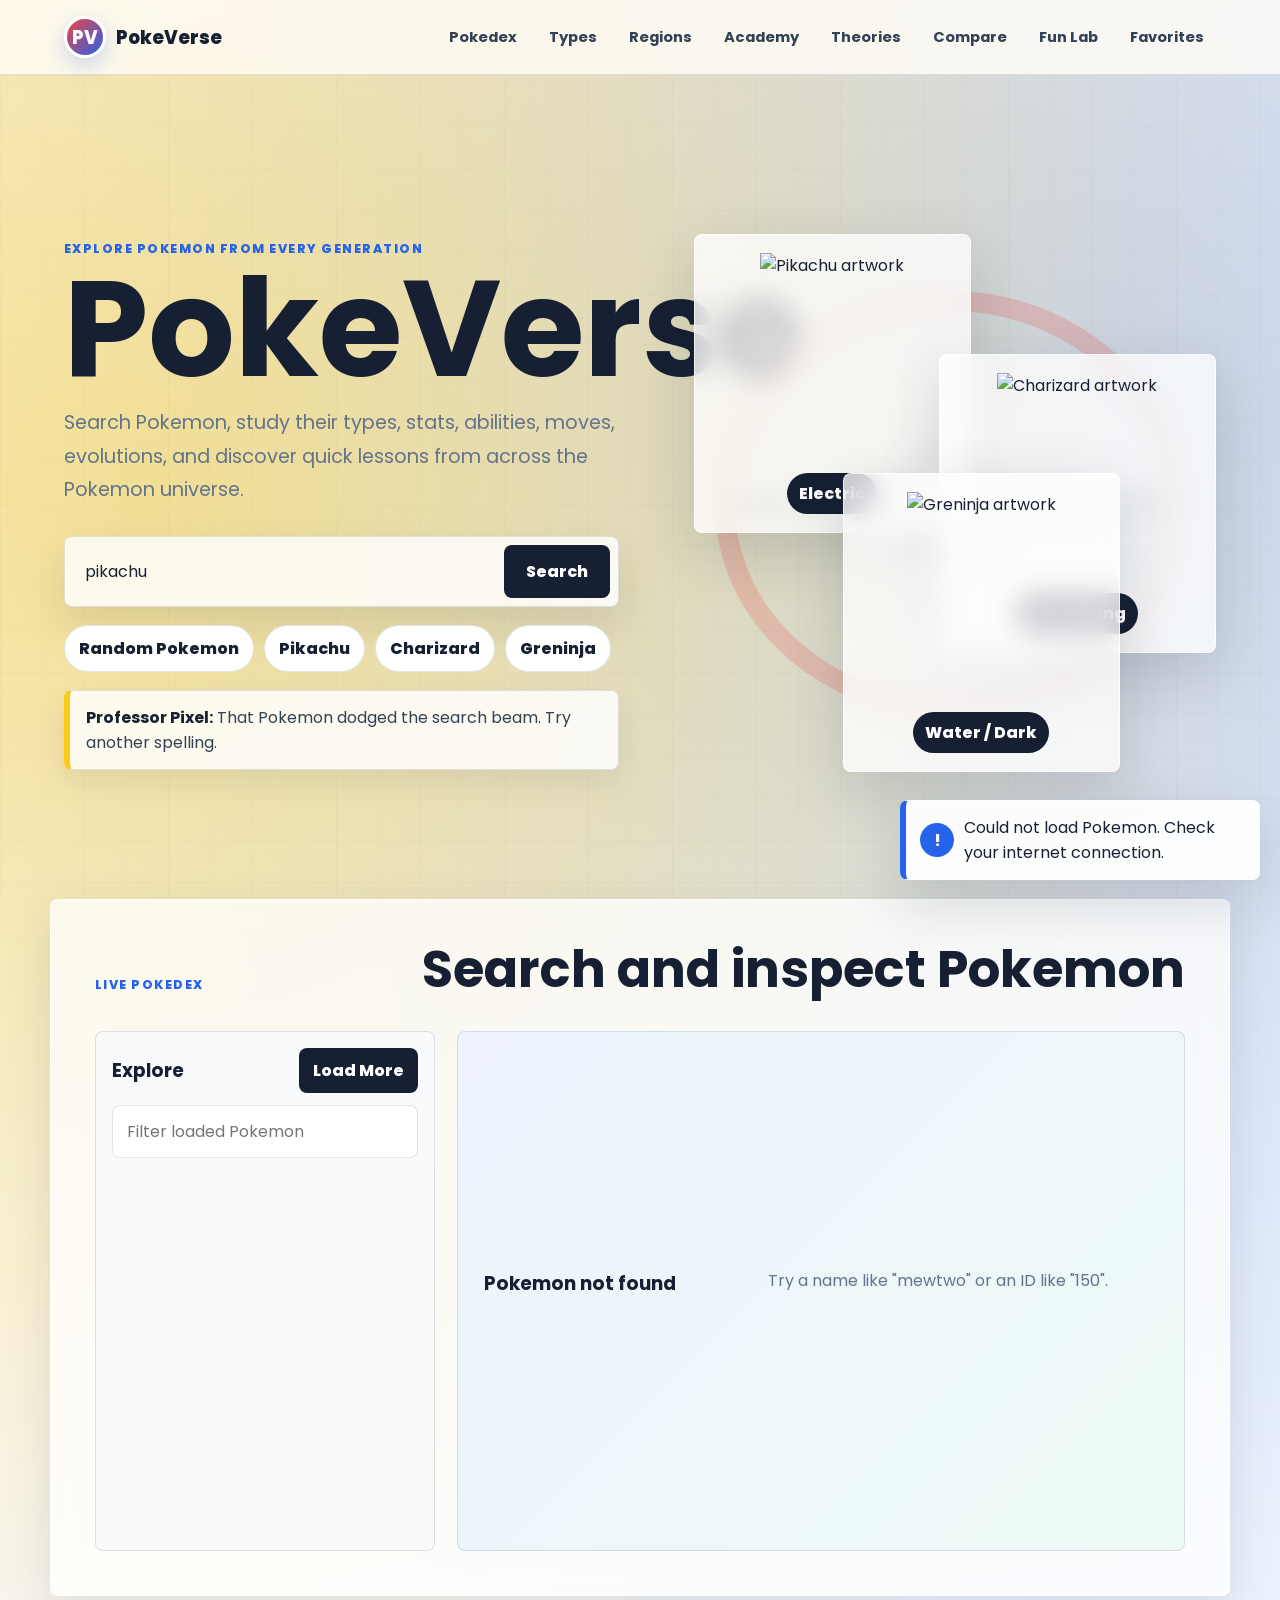
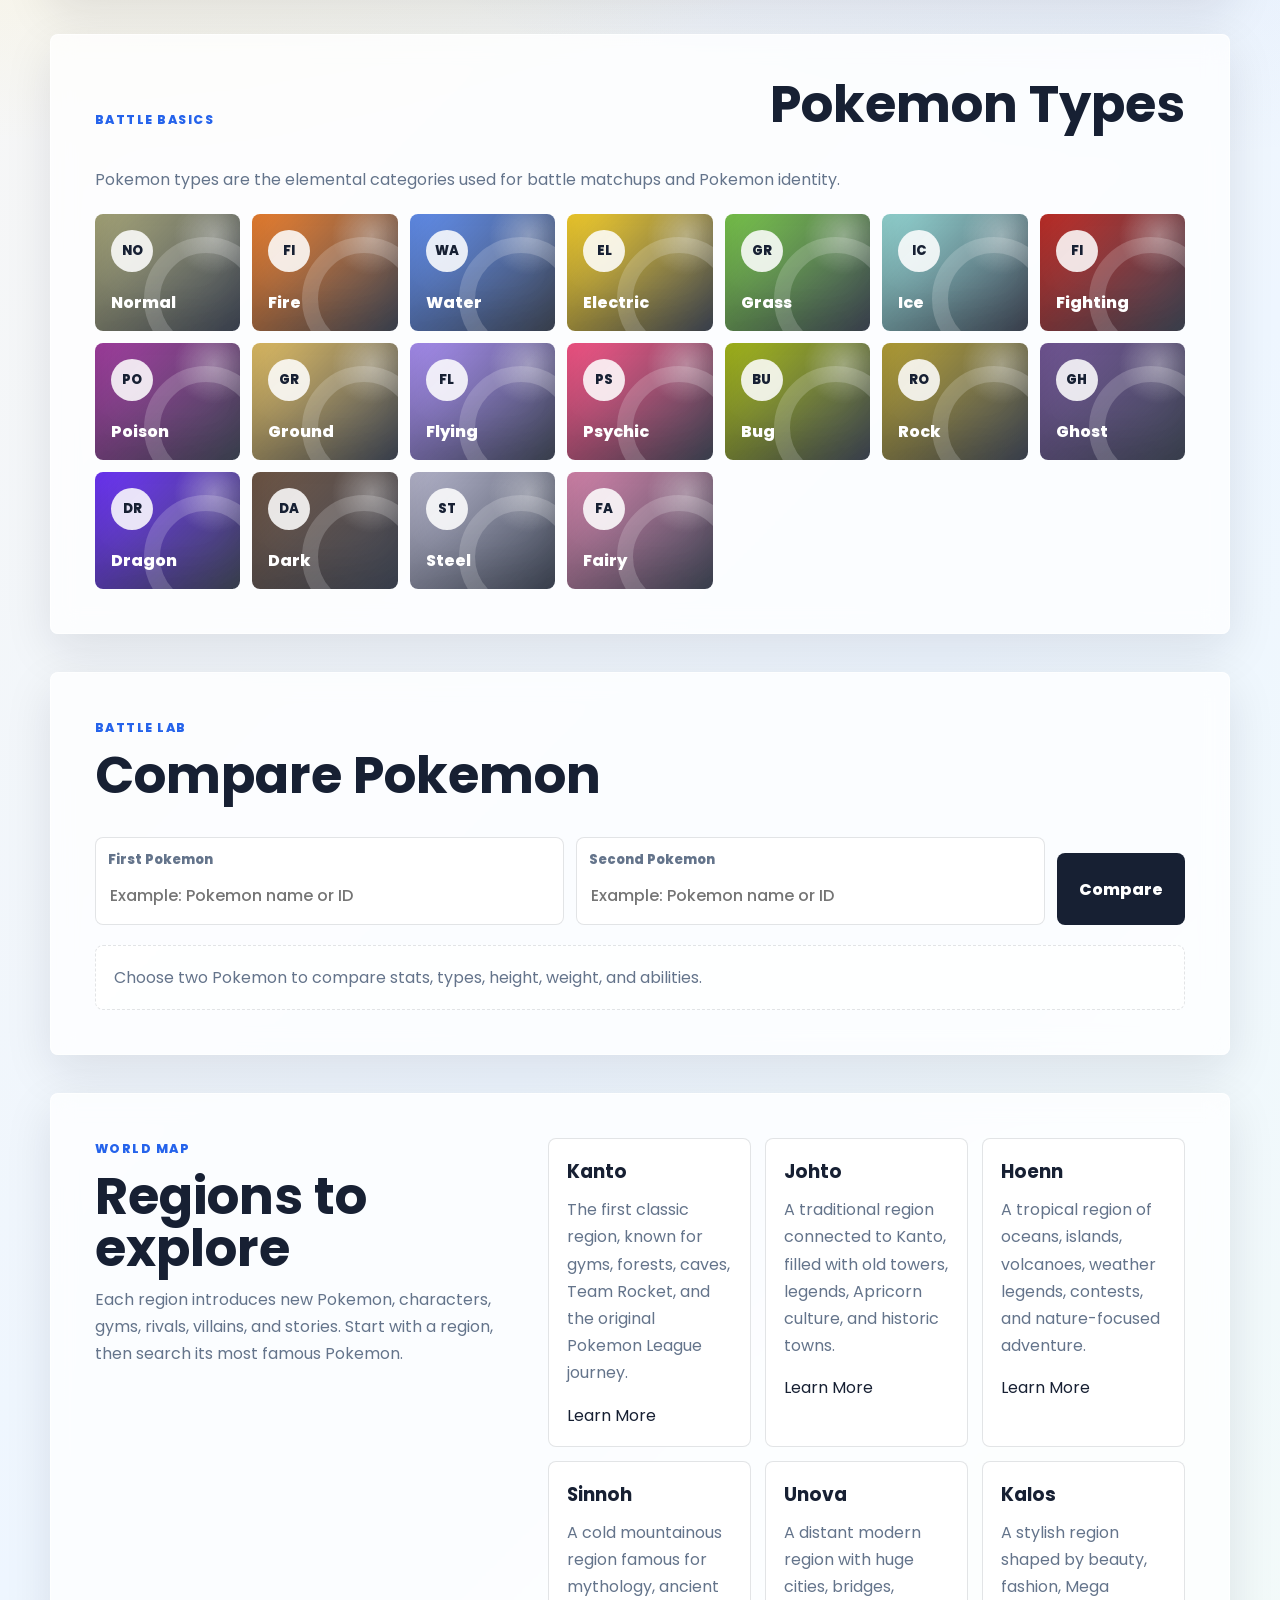
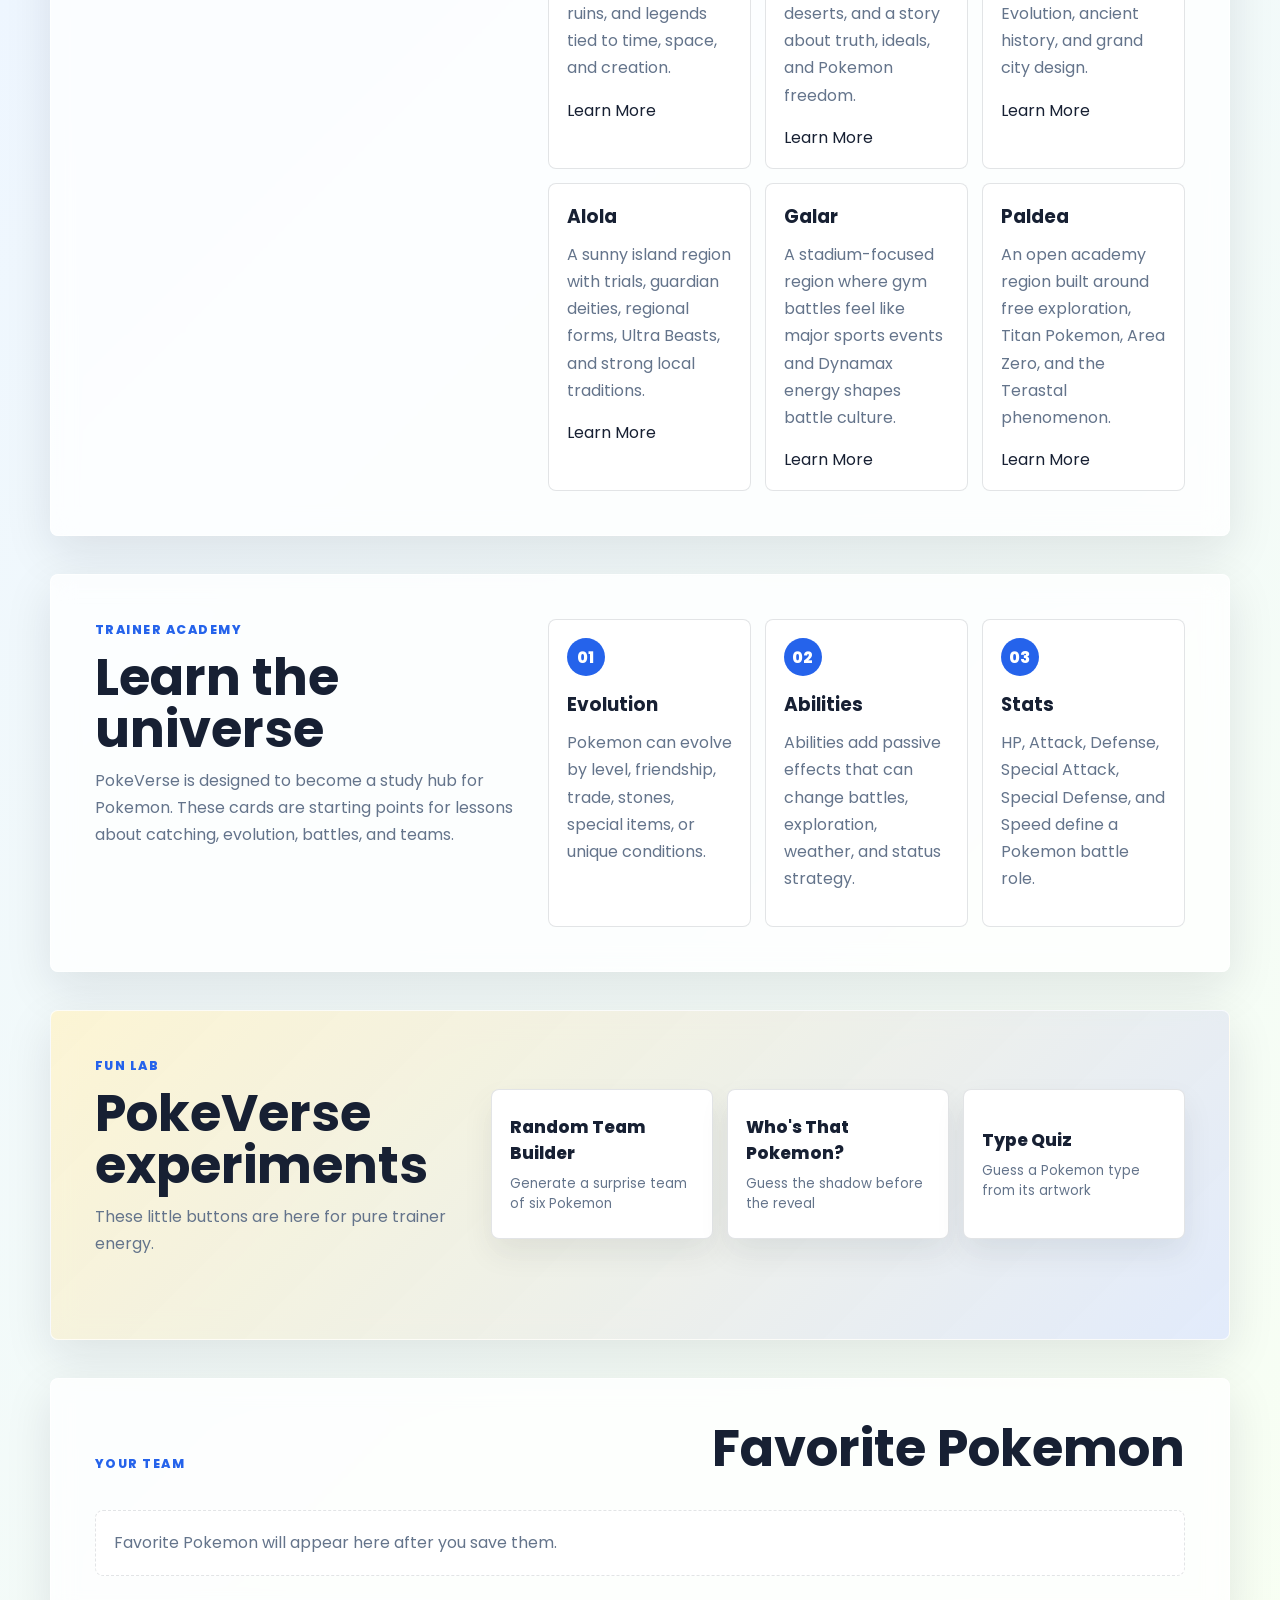
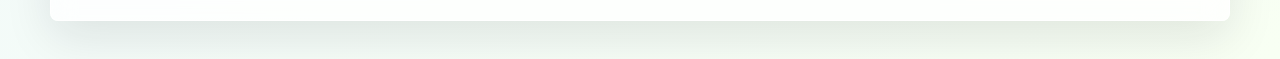
==== html/index.html @ 9c1ca61f "first commit" ====
<!DOCTYPE html>
<html lang="en">
<head>
  <meta charset="UTF-8">
  <meta name="viewport" content="width=device-width, initial-scale=1.0">
  <title>PokeVerse</title>
  <link rel="stylesheet" href="../css/style.css">
</head>
<body>
  <header class="site-header">
    <a class="brand" href="#top" aria-label="PokeVerse home">
      <span class="brand-mark">PV</span>
      <span>PokeVerse</span>
    </a>

    <nav class="site-nav" aria-label="Main navigation">
      <a href="#pokedex">Pokedex</a>
      <a href="#types">Types</a>
      <a href="#regions">Regions</a>
      <a href="#academy">Academy</a>
      <a href="theories.html">Theories</a>
      <a href="#compare">Compare</a>
      <a href="#funLab">Fun Lab</a>
      <a href="#favorites">Favorites</a>
    </nav>
  </header>

  <main id="top">
    <section class="hero-section">
      <div class="hero-copy">
        <p class="eyebrow">Explore Pokemon from every generation</p>
        <h1>PokeVerse</h1>
        <p class="hero-lead">
          Search Pokemon, study their types, stats, abilities, moves, evolutions,
          and discover quick lessons from across the Pokemon universe.
        </p>

        <form class="hero-search" id="heroSearch">
          <label class="sr-only" for="searchInput">Search Pokemon by name or ID</label>
          <input id="searchInput" type="search" placeholder="Search Pikachu, Charizard, 25..." autocomplete="off">
          <button type="submit">Search</button>
        </form>

        <div class="quick-actions" aria-label="Quick Pokemon searches">
          <button type="button" data-random>Random Pokemon</button>
          <button type="button" data-pokemon="pikachu">Pikachu</button>
          <button type="button" data-pokemon="charizard">Charizard</button>
          <button type="button" data-pokemon="greninja">Greninja</button>
        </div>

        <div class="professor-note" id="professorNote">
          <strong>Professor Pixel:</strong>
          <span id="professorText">Type a Pokemon name. The lab snacks are nervous.</span>
        </div>
      </div>

      <div class="hero-showcase" aria-label="Featured Pokemon">
        <div class="orbit-card orbit-card-one">
          <img src="https://raw.githubusercontent.com/PokeAPI/sprites/master/sprites/pokemon/other/official-artwork/25.png" alt="Pikachu artwork">
          <span>Electric</span>
        </div>
        <div class="orbit-card orbit-card-two">
          <img src="https://raw.githubusercontent.com/PokeAPI/sprites/master/sprites/pokemon/other/official-artwork/6.png" alt="Charizard artwork">
          <span>Fire / Flying</span>
        </div>
        <div class="orbit-card orbit-card-three">
          <img src="https://raw.githubusercontent.com/PokeAPI/sprites/master/sprites/pokemon/other/official-artwork/658.png" alt="Greninja artwork">
          <span>Water / Dark</span>
        </div>
      </div>
    </section>

    <section class="section-shell" id="pokedex">
      <div class="section-heading">
        <p class="eyebrow">Live Pokedex</p>
        <h2>Search and inspect Pokemon</h2>
      </div>

      <div class="dex-layout">
        <aside class="dex-panel">
          <div class="panel-title">
            <h3>Explore</h3>
            <button type="button" id="loadMoreBtn">Load More</button>
          </div>
          <div class="mini-search">
            <input id="filterInput" type="search" placeholder="Filter loaded Pokemon">
          </div>
          <div class="pokemon-list" id="pokemonList" aria-live="polite"></div>
        </aside>

        <article class="detail-panel" id="detailPanel" aria-live="polite">
          <div class="empty-state">
            <img src="https://raw.githubusercontent.com/PokeAPI/sprites/master/sprites/pokemon/other/official-artwork/150.png" alt="Mewtwo artwork">
            <div>
              <p class="eyebrow">Ready when you are</p>
              <h3>Search a Pokemon to reveal its full profile.</h3>
              <p>Stats, abilities, moves, evolution chain, type badges, and favorite controls will appear here.</p>
            </div>
          </div>
        </article>
      </div>
    </section>

    <section class="section-shell" id="types">
      <div class="section-heading">
        <p class="eyebrow">Battle basics</p>
        <h2>Pokemon Types</h2>
      </div>
      <p class="section-intro">Pokemon types are the elemental categories used for battle matchups and Pokemon identity.</p>
      <div class="type-grid" id="typeGrid"></div>
    </section>

    <section class="section-shell" id="compare">
      <div class="section-heading">
        <div>
          <p class="eyebrow">Battle lab</p>
          <h2>Compare Pokemon</h2>
        </div>
      </div>

      <form class="compare-form" id="compareForm">
        <label>
          <span>First Pokemon</span>
          <input id="compareOne" type="search" placeholder="Example: Pokemon name or ID" autocomplete="off">
        </label>
        <label>
          <span>Second Pokemon</span>
          <input id="compareTwo" type="search" placeholder="Example: Pokemon name or ID" autocomplete="off">
        </label>
        <button type="submit">Compare</button>
      </form>

      <div class="compare-results" id="compareResults">
        <p class="soft-message">Choose two Pokemon to compare stats, types, height, weight, and abilities.</p>
      </div>
    </section>

    <section class="section-shell split-section" id="regions">
      <div>
        <p class="eyebrow">World map</p>
        <h2>Regions to explore</h2>
        <p>
          Each region introduces new Pokemon, characters, gyms, rivals, villains,
          and stories. Start with a region, then search its most famous Pokemon.
        </p>
      </div>
      <div class="region-grid" id="regionGrid"></div>
    </section>

    <section class="section-shell split-section" id="academy">
      <div>
        <p class="eyebrow">Trainer academy</p>
        <h2>Learn the universe</h2>
        <p>
          PokeVerse is designed to become a study hub for Pokemon. These cards are
          starting points for lessons about catching, evolution, battles, and teams.
        </p>
      </div>
      <div class="lesson-grid">
        <article>
          <span>01</span>
          <h3>Evolution</h3>
          <p>Pokemon can evolve by level, friendship, trade, stones, special items, or unique conditions.</p>
        </article>
        <article>
          <span>02</span>
          <h3>Abilities</h3>
          <p>Abilities add passive effects that can change battles, exploration, weather, and status strategy.</p>
        </article>
        <article>
          <span>03</span>
          <h3>Stats</h3>
          <p>HP, Attack, Defense, Special Attack, Special Defense, and Speed define a Pokemon battle role.</p>
        </article>
      </div>
    </section>

    <section class="section-shell fun-lab" id="funLab">
      <div>
        <p class="eyebrow">Fun lab</p>
        <h2>PokeVerse experiments</h2>
        <p>These little buttons are here for pure trainer energy.</p>
      </div>
      <div class="fun-grid">
        <button type="button" id="teamBtn">
          <span>Random Team Builder</span>
          <small>Generate a surprise team of six Pokemon</small>
        </button>
        <button type="button" id="silhouetteBtn">
          <span>Who's That Pokemon?</span>
          <small>Guess the shadow before the reveal</small>
        </button>
        <button type="button" id="quizBtn">
          <span>Type Quiz</span>
          <small>Guess a Pokemon type from its artwork</small>
        </button>
      </div>
      <div class="fun-result" id="funResult"></div>
    </section>

    <section class="section-shell" id="favorites">
      <div class="section-heading">
        <p class="eyebrow">Your team</p>
        <h2>Favorite Pokemon</h2>
      </div>
      <div class="favorites-grid" id="favoritesGrid"></div>
    </section>
  </main>

  <div class="toast" id="toast" role="status" aria-live="polite"></div>

  <script src="../js/app.js"></script>
</body>
</html>
---- css/style.css ----
@import url("https://fonts.googleapis.com/css2?family=Poppins:wght@400;500;600;700;800&display=swap");

:root {
  --ink: #172033;
  --muted: #64748b;
  --paper: #fffdf7;
  --panel: #ffffff;
  --line: rgba(23, 32, 51, 0.12);
  --red: #ef4444;
  --blue: #2563eb;
  --yellow: #facc15;
  --green: #10b981;
  --violet: #7c3aed;
  --shadow: 0 20px 60px rgba(15, 23, 42, 0.15);
  --radius: 8px;
}

* {
  box-sizing: border-box;
}

html {
  scroll-behavior: smooth;
}

body {
  margin: 0;
  color: var(--ink);
  font-family: "Poppins", system-ui, sans-serif;
  background:
    radial-gradient(circle at 12% 10%, rgba(250, 204, 21, 0.42), transparent 28%),
    radial-gradient(circle at 86% 8%, rgba(37, 99, 235, 0.24), transparent 30%),
    linear-gradient(135deg, #fff7ed 0%, #eef6ff 52%, #f8fff3 100%);
}

body.ditto-mode main {
  animation: dittoSquish 0.8s ease-in-out 2;
}

body::before {
  content: "";
  position: fixed;
  inset: 0;
  pointer-events: none;
  opacity: 0.32;
  background-image:
    linear-gradient(rgba(23, 32, 51, 0.05) 1px, transparent 1px),
    linear-gradient(90deg, rgba(23, 32, 51, 0.05) 1px, transparent 1px);
  background-size: 42px 42px;
}

button,
input,
select,
textarea {
  font: inherit;
}

button {
  border: 0;
  cursor: pointer;
}

img {
  display: block;
  max-width: 100%;
}

a {
  color: inherit;
  text-decoration: none;
}

.pill-link {
  display: inline-flex;
  padding: 10px 14px;
  color: var(--ink);
  background: white;
  border: 1px solid var(--line);
  border-radius: 999px;
  font-weight: 800;
}

.pill-link:hover {
  color: white;
  background: var(--ink);
}

.sr-only {
  position: absolute;
  width: 1px;
  height: 1px;
  overflow: hidden;
  clip: rect(0, 0, 0, 0);
}

.site-header {
  position: sticky;
  top: 0;
  z-index: 20;
  display: flex;
  align-items: center;
  justify-content: space-between;
  gap: 24px;
  padding: 16px clamp(16px, 5vw, 64px);
  background: rgba(255, 253, 247, 0.82);
  border-bottom: 1px solid var(--line);
  backdrop-filter: blur(16px);
}

.brand {
  display: inline-flex;
  align-items: center;
  gap: 10px;
  font-weight: 800;
  font-size: 1.15rem;
}

.brand-mark {
  display: grid;
  width: 42px;
  height: 42px;
  place-items: center;
  color: white;
  background: linear-gradient(135deg, var(--red), var(--blue));
  border: 3px solid white;
  border-radius: 50%;
  box-shadow: 0 8px 22px rgba(37, 99, 235, 0.24);
}

.site-nav {
  display: flex;
  align-items: center;
  gap: 8px;
  flex-wrap: wrap;
}

.site-nav a {
  padding: 10px 12px;
  color: #334155;
  border-radius: 999px;
  font-size: 0.92rem;
  font-weight: 700;
}

.site-nav a:hover {
  color: white;
  background: var(--ink);
}

main {
  position: relative;
  z-index: 1;
}

.hero-section {
  display: grid;
  grid-template-columns: minmax(0, 1.02fr) minmax(320px, 0.98fr);
  gap: clamp(28px, 5vw, 70px);
  align-items: center;
  min-height: calc(100vh - 76px);
  padding: clamp(36px, 6vw, 76px) clamp(16px, 5vw, 64px) 42px;
}

.hero-copy {
  max-width: 760px;
}

.eyebrow {
  margin: 0 0 12px;
  color: var(--blue);
  font-size: 0.78rem;
  font-weight: 800;
  letter-spacing: 0.12em;
  text-transform: uppercase;
}

h1,
h2,
h3,
p {
  margin-top: 0;
}

h1 {
  margin-bottom: 18px;
  font-size: clamp(4rem, 12vw, 8.5rem);
  line-height: 0.86;
  letter-spacing: 0;
}

h2 {
  margin-bottom: 12px;
  font-size: clamp(2rem, 4vw, 3.4rem);
  line-height: 1;
}

h3 {
  margin-bottom: 10px;
}

p {
  color: var(--muted);
  line-height: 1.7;
}

.hero-lead {
  max-width: 650px;
  font-size: clamp(1rem, 2vw, 1.22rem);
}

.hero-search {
  display: grid;
  grid-template-columns: 1fr auto;
  gap: 10px;
  max-width: 650px;
  margin: 30px 0 18px;
  padding: 8px;
  background: rgba(255, 255, 255, 0.82);
  border: 1px solid var(--line);
  border-radius: var(--radius);
  box-shadow: 0 18px 42px rgba(15, 23, 42, 0.11);
}

.hero-search input,
.mini-search input,
.compare-form input,
select,
textarea {
  width: 100%;
  border: 0;
  outline: 0;
  color: var(--ink);
  background: transparent;
}

.hero-search input {
  min-width: 0;
  padding: 14px 12px;
}

.hero-search button,
.panel-title button,
.favorite-btn,
.region-card button,
.compare-form button,
.quiz-feedback button {
  color: white;
  background: var(--ink);
  border-radius: var(--radius);
  font-weight: 800;
  transition: transform 0.18s ease, box-shadow 0.18s ease;
}

.hero-search button {
  padding: 0 22px;
}

.hero-search button:hover,
.panel-title button:hover,
.favorite-btn:hover,
.region-card button:hover,
.compare-form button:hover,
.quiz-feedback button:hover {
  transform: translateY(-2px);
  box-shadow: 0 14px 28px rgba(15, 23, 42, 0.18);
}

.quick-actions {
  display: flex;
  flex-wrap: wrap;
  gap: 10px;
}

.quick-actions button {
  padding: 10px 14px;
  color: var(--ink);
  background: white;
  border: 1px solid var(--line);
  border-radius: 999px;
  font-weight: 800;
}

.quick-actions button:hover {
  border-color: var(--blue);
  color: var(--blue);
}

.professor-note {
  max-width: 650px;
  margin-top: 18px;
  padding: 14px 16px;
  color: #334155;
  background: rgba(255, 255, 255, 0.82);
  border: 1px solid var(--line);
  border-left: 6px solid var(--yellow);
  border-radius: var(--radius);
  box-shadow: 0 12px 30px rgba(15, 23, 42, 0.08);
}

.professor-note strong {
  color: var(--ink);
}

.hero-showcase {
  position: relative;
  min-height: 560px;
}

.hero-showcase::before {
  content: "";
  position: absolute;
  inset: 12% 6%;
  border: 20px solid rgba(239, 68, 68, 0.78);
  border-radius: 50%;
  background:
    linear-gradient(#172033, #172033) center / 100% 18px no-repeat,
    radial-gradient(circle, white 0 44px, #172033 45px 55px, transparent 56px);
  opacity: 0.26;
  animation: pulse 4s ease-in-out infinite;
}

.orbit-card {
  position: absolute;
  display: grid;
  justify-items: center;
  width: min(52%, 300px);
  padding: 18px;
  background: rgba(255, 255, 255, 0.75);
  border: 1px solid rgba(255, 255, 255, 0.7);
  border-radius: var(--radius);
  box-shadow: var(--shadow);
  backdrop-filter: blur(14px);
}

.orbit-card img {
  height: 220px;
  object-fit: contain;
}

.orbit-card span {
  padding: 8px 12px;
  color: white;
  background: var(--ink);
  border-radius: 999px;
  font-weight: 800;
}

.orbit-card-one {
  top: 10px;
  left: 2%;
  animation: floatOne 5s ease-in-out infinite;
}

.orbit-card-two {
  top: 130px;
  right: 0;
  animation: floatTwo 5.8s ease-in-out infinite;
}

.orbit-card-three {
  left: 30%;
  bottom: 12px;
  animation: floatThree 6.2s ease-in-out infinite;
}

.section-shell {
  width: min(1180px, calc(100% - 32px));
  margin: 0 auto 38px;
  padding: clamp(24px, 4vw, 44px);
  background: rgba(255, 255, 255, 0.76);
  border: 1px solid rgba(255, 255, 255, 0.72);
  border-radius: var(--radius);
  box-shadow: 0 16px 48px rgba(15, 23, 42, 0.1);
  backdrop-filter: blur(12px);
}

.section-heading {
  display: flex;
  align-items: end;
  justify-content: space-between;
  gap: 24px;
  margin-bottom: 24px;
}

.section-intro {
  max-width: 760px;
  margin-bottom: 20px;
}

.dex-layout {
  display: grid;
  grid-template-columns: 340px minmax(0, 1fr);
  gap: 22px;
}

.dex-panel,
.detail-panel {
  min-height: 520px;
}

.dex-panel {
  padding: 16px;
  background: #f8fafc;
  border: 1px solid var(--line);
  border-radius: var(--radius);
}

.panel-title {
  display: flex;
  align-items: center;
  justify-content: space-between;
  gap: 12px;
  margin-bottom: 12px;
}

.panel-title h3 {
  margin: 0;
}

.panel-title button,
.favorite-btn,
.region-card button {
  padding: 10px 14px;
}

.panel-title button:disabled {
  cursor: wait;
  opacity: 0.62;
}

.mini-search {
  margin-bottom: 12px;
  padding: 12px;
  background: white;
  border: 1px solid var(--line);
  border-radius: var(--radius);
}

.pokemon-list {
  display: grid;
  gap: 10px;
  max-height: 640px;
  overflow: auto;
  padding-right: 4px;
}

.list-card,
.favorite-card,
.evolution-node {
  border: 1px solid var(--line);
  background: white;
  border-radius: var(--radius);
  transition: transform 0.18s ease, border-color 0.18s ease, box-shadow 0.18s ease;
}

.list-card {
  display: grid;
  grid-template-columns: 56px 1fr;
  align-items: center;
  gap: 12px;
  width: 100%;
  padding: 10px;
  color: var(--ink);
  text-align: left;
}

.list-card:hover,
.favorite-card:hover,
.evolution-node:hover {
  transform: translateY(-2px);
  border-color: var(--blue);
  box-shadow: 0 12px 26px rgba(37, 99, 235, 0.12);
}

.list-card img {
  width: 56px;
  height: 56px;
  object-fit: contain;
  background: #eef2ff;
  border-radius: var(--radius);
}

.list-card span {
  min-width: 0;
}

.list-card strong,
.list-card small {
  display: block;
}

.list-card small {
  color: var(--muted);
}

.detail-panel {
  padding: clamp(18px, 3vw, 26px);
  background:
    linear-gradient(135deg, rgba(37, 99, 235, 0.08), rgba(16, 185, 129, 0.08)),
    white;
  border: 1px solid var(--line);
  border-radius: var(--radius);
}

.empty-state,
.loading-state,
.error-state {
  display: grid;
  grid-template-columns: minmax(160px, 260px) 1fr;
  gap: 24px;
  align-items: center;
  min-height: 460px;
}

.empty-state img {
  filter: drop-shadow(0 18px 28px rgba(15, 23, 42, 0.22));
}

.profile-hero {
  display: grid;
  grid-template-columns: minmax(0, 1fr) minmax(220px, 330px);
  gap: 22px;
  align-items: center;
}

.profile-hero h2 {
  text-transform: capitalize;
}

.profile-art {
  width: 100%;
  max-height: 360px;
  object-fit: contain;
  filter: drop-shadow(0 22px 30px rgba(15, 23, 42, 0.2));
}

.badge-row,
.move-list,
.evolution-line {
  display: flex;
  flex-wrap: wrap;
  gap: 10px;
}

.type-badge {
  display: inline-flex;
  padding: 8px 12px;
  color: white;
  background: var(--type-color);
  border-radius: 999px;
  font-weight: 800;
  box-shadow: inset 0 -20px 30px rgba(0, 0, 0, 0.12);
}

.favorite-btn {
  margin-top: 14px;
}

.favorite-btn.active {
  background: var(--red);
}

.info-grid {
  display: grid;
  grid-template-columns: repeat(4, minmax(0, 1fr));
  gap: 12px;
  margin: 24px 0;
}

.compare-form {
  display: grid;
  grid-template-columns: 1fr 1fr auto;
  gap: 12px;
  align-items: end;
  margin-bottom: 20px;
}

.compare-form label,
.quiz-card label {
  display: grid;
  gap: 8px;
  padding: 12px;
  color: var(--muted);
  background: white;
  border: 1px solid var(--line);
  border-radius: var(--radius);
  font-size: 0.82rem;
  font-weight: 800;
}

.compare-form input,
select,
textarea {
  min-height: 34px;
  color: var(--ink);
  font-size: 1rem;
  font-weight: 500;
}

.compare-form button {
  min-height: 72px;
  padding: 0 22px;
}

.compare-results {
  display: grid;
  gap: 16px;
}

.compare-summary {
  padding: 18px;
  background: rgba(255, 255, 255, 0.88);
  border: 1px solid var(--line);
  border-radius: var(--radius);
}

.compare-grid {
  position: relative;
  display: grid;
  grid-template-columns: 1fr auto 1fr;
  gap: 16px;
  align-items: stretch;
}

.compare-card {
  padding: 20px;
  background: rgba(255, 255, 255, 0.88);
  border: 1px solid var(--line);
  border-radius: var(--radius);
  box-shadow: 0 14px 30px rgba(15, 23, 42, 0.08);
}

.compare-card img {
  width: min(220px, 100%);
  height: 190px;
  margin: 0 auto 12px;
  object-fit: contain;
  filter: drop-shadow(0 18px 26px rgba(15, 23, 42, 0.16));
}

.compare-winner {
  border-color: rgba(16, 185, 129, 0.55);
  box-shadow: 0 18px 40px rgba(16, 185, 129, 0.16);
}

.versus-badge {
  display: grid;
  width: 58px;
  height: 58px;
  place-items: center;
  align-self: center;
  color: white;
  background: linear-gradient(135deg, var(--red), var(--blue));
  border-radius: 50%;
  font-weight: 800;
  box-shadow: var(--shadow);
}

.compare-facts {
  display: grid;
  grid-template-columns: repeat(2, minmax(0, 1fr));
  gap: 10px;
  margin-top: 16px;
}

.compare-stat-table {
  display: grid;
  gap: 8px;
}

.compare-stat-row {
  display: grid;
  grid-template-columns: 1fr 1.4fr 1fr;
  gap: 12px;
  align-items: center;
  padding: 12px 14px;
  background: rgba(255, 255, 255, 0.86);
  border: 1px solid var(--line);
  border-radius: var(--radius);
}

.compare-stat-row span {
  color: var(--muted);
  text-align: center;
  font-weight: 800;
}

.compare-stat-row strong:last-child {
  text-align: right;
}

.stat-win {
  color: var(--green);
}

.fact-card,
.stats-card,
.moves-card,
.evolution-card,
.lesson-grid article,
.region-card {
  background: rgba(255, 255, 255, 0.84);
  border: 1px solid var(--line);
  border-radius: var(--radius);
}

.fact-card {
  padding: 14px;
}

.fact-card span {
  display: block;
  color: var(--muted);
  font-size: 0.82rem;
  font-weight: 700;
}

.fact-card strong {
  display: block;
  overflow-wrap: anywhere;
}

.detail-grid {
  display: grid;
  grid-template-columns: 1fr 1fr;
  gap: 14px;
}

.stats-card,
.moves-card,
.evolution-card {
  padding: 18px;
}

.stat-row {
  display: grid;
  grid-template-columns: 120px 42px 1fr;
  gap: 10px;
  align-items: center;
  margin: 12px 0;
}

.stat-row span {
  color: var(--muted);
  font-size: 0.88rem;
}

.stat-track {
  height: 10px;
  overflow: hidden;
  background: #e2e8f0;
  border-radius: 999px;
}

.stat-track span {
  display: block;
  height: 100%;
  background: linear-gradient(90deg, var(--green), var(--blue));
}

.move-list span {
  padding: 8px 10px;
  background: #eef2ff;
  border-radius: 999px;
  color: #334155;
  font-weight: 700;
}

.evolution-card {
  margin-top: 14px;
}

.evolution-node {
  display: grid;
  justify-items: center;
  gap: 8px;
  width: 120px;
  padding: 12px;
  color: var(--ink);
  font-weight: 800;
}

.evolution-node img {
  width: 78px;
  height: 78px;
  object-fit: contain;
}

.type-grid {
  display: grid;
  grid-template-columns: repeat(auto-fit, minmax(128px, 1fr));
  gap: 12px;
}

.type-card {
  position: relative;
  display: grid;
  align-content: space-between;
  min-height: 92px;
  overflow: hidden;
  padding: 16px;
  color: white;
  background:
    radial-gradient(circle at 82% 18%, rgba(255, 255, 255, 0.34), transparent 26%),
    linear-gradient(135deg, var(--type-color), rgba(23, 32, 51, 0.82));
  border-radius: var(--radius);
  box-shadow: inset 0 -26px 40px rgba(0, 0, 0, 0.16);
  transition: transform 0.18s ease, box-shadow 0.18s ease;
}

.type-card::after {
  content: "";
  position: absolute;
  width: 92px;
  height: 92px;
  right: -28px;
  bottom: -30px;
  border: 16px solid rgba(255, 255, 255, 0.18);
  border-radius: 50%;
}

.type-name-card {
  place-items: stretch;
}

.type-card span {
  position: relative;
  z-index: 1;
  font-weight: 800;
}

.type-symbol {
  display: grid;
  width: 42px;
  height: 42px;
  place-items: center;
  margin-bottom: 18px;
  color: var(--ink);
  background: rgba(255, 255, 255, 0.86);
  border-radius: 50%;
  font-size: 0.82rem;
}

.type-card:hover {
  transform: translateY(-3px);
  box-shadow: inset 0 -26px 40px rgba(0, 0, 0, 0.16), 0 16px 34px rgba(15, 23, 42, 0.18);
}

.split-section {
  display: grid;
  grid-template-columns: 0.8fr 1.2fr;
  gap: 28px;
}

.fun-lab {
  display: grid;
  grid-template-columns: 0.7fr 1.3fr;
  gap: 22px;
  align-items: center;
  background:
    linear-gradient(135deg, rgba(250, 204, 21, 0.18), rgba(37, 99, 235, 0.13)),
    rgba(255, 255, 255, 0.8);
}

.fun-grid {
  display: grid;
  grid-template-columns: repeat(3, minmax(0, 1fr));
  gap: 14px;
}

.fun-grid button {
  min-height: 150px;
  padding: 18px;
  color: var(--ink);
  text-align: left;
  background: white;
  border: 1px solid var(--line);
  border-radius: var(--radius);
  box-shadow: 0 14px 30px rgba(15, 23, 42, 0.08);
  transition: transform 0.18s ease, box-shadow 0.18s ease;
}

.fun-grid article {
  min-height: 150px;
  padding: 18px;
  color: var(--ink);
  text-align: left;
  background: white;
  border: 1px solid var(--line);
  border-radius: var(--radius);
  box-shadow: 0 14px 30px rgba(15, 23, 42, 0.08);
}

.fun-grid button:hover {
  transform: translateY(-4px) rotate(-1deg);
  box-shadow: 0 18px 40px rgba(15, 23, 42, 0.14);
}

.fun-grid span,
.fun-grid small {
  display: block;
}

.fun-grid span {
  margin-bottom: 8px;
  font-size: 1.06rem;
  font-weight: 800;
}

.fun-grid small {
  color: var(--muted);
  line-height: 1.5;
}

.fun-result {
  grid-column: 1 / -1;
}

.team-builder,
.silhouette-game,
.quiz-card {
  position: relative;
  min-height: 300px;
  padding: 20px;
  overflow: hidden;
  background:
    linear-gradient(135deg, rgba(255, 255, 255, 0.92), rgba(238, 242, 255, 0.9));
  border: 1px solid var(--line);
  border-radius: var(--radius);
  box-shadow: 0 14px 30px rgba(15, 23, 42, 0.08);
}

.team-builder img,
.silhouette-game img,
.quiz-pokemon {
  width: min(240px, 54%);
  height: 220px;
  margin: 10px auto;
  object-fit: contain;
  filter: drop-shadow(0 18px 26px rgba(15, 23, 42, 0.16));
}

.silhouette-img {
  filter: brightness(0) drop-shadow(0 18px 26px rgba(15, 23, 42, 0.16));
  transition: filter 0.24s ease, transform 0.24s ease;
}

.silhouette-img.revealed {
  filter: drop-shadow(0 18px 26px rgba(15, 23, 42, 0.16));
  transform: scale(1.04);
}

.silhouette-options,
.quiz-options {
  display: flex;
  flex-wrap: wrap;
  gap: 10px;
}

.silhouette-options button,
.quiz-options button,
.team-grid button,
.quiz-feedback button {
  padding: 10px 14px;
  color: var(--ink);
  background: white;
  border: 1px solid var(--line);
  border-radius: 999px;
  font-weight: 800;
}

.silhouette-options button:hover,
.quiz-options button:hover,
.team-grid button:hover,
.quiz-feedback button:hover {
  border-color: var(--blue);
  color: var(--blue);
}

.team-grid {
  display: grid;
  grid-template-columns: repeat(6, minmax(0, 1fr));
  gap: 12px;
  margin-top: 18px;
}

.team-grid button {
  display: grid;
  justify-items: center;
  gap: 8px;
  min-height: 190px;
  border-radius: var(--radius);
}

.team-grid img {
  width: 100%;
  height: 110px;
}

.team-grid span {
  color: var(--muted);
  font-size: 0.78rem;
  text-align: center;
}

.quiz-feedback {
  display: flex;
  align-items: center;
  justify-content: space-between;
  gap: 12px;
  margin: 14px 0 0;
  color: var(--ink);
  font-weight: 700;
}

.quiz-feedback button {
  margin-left: auto;
  white-space: nowrap;
}

.correct-answer {
  color: white !important;
  background: var(--green) !important;
}

.wrong-answer {
  color: white !important;
  background: var(--red) !important;
}

.theory-page {
  background:
    radial-gradient(circle at 12% 12%, rgba(124, 58, 237, 0.26), transparent 28%),
    radial-gradient(circle at 85% 14%, rgba(250, 204, 21, 0.36), transparent 30%),
    linear-gradient(135deg, #f8fafc 0%, #eef6ff 48%, #fff7ed 100%);
}

.regions-page {
  background:
    radial-gradient(circle at 14% 10%, rgba(16, 185, 129, 0.24), transparent 28%),
    radial-gradient(circle at 86% 12%, rgba(250, 204, 21, 0.32), transparent 30%),
    linear-gradient(135deg, #f8fafc 0%, #eff6ff 50%, #fff7ed 100%);
}

.regions-hero {
  display: grid;
  grid-template-columns: minmax(0, 0.86fr) minmax(320px, 1.14fr);
  gap: clamp(28px, 5vw, 70px);
  align-items: center;
  min-height: calc(100vh - 76px);
  padding: clamp(36px, 6vw, 76px) clamp(16px, 5vw, 64px) 42px;
}

.regions-hero-img {
  width: 100%;
  aspect-ratio: 16 / 10;
  object-fit: cover;
  border: 1px solid rgba(255, 255, 255, 0.8);
  border-radius: var(--radius);
  box-shadow: var(--shadow);
}

.region-detail-grid {
  display: grid;
  grid-template-columns: repeat(2, minmax(0, 1fr));
  gap: 18px;
}

.region-detail-card {
  padding: 22px;
  background: rgba(255, 255, 255, 0.88);
  border: 1px solid var(--line);
  border-radius: var(--radius);
  box-shadow: 0 14px 30px rgba(15, 23, 42, 0.08);
  scroll-margin-top: 110px;
}

.region-detail-card p:last-child {
  margin-bottom: 0;
}

.theory-hero {
  display: grid;
  grid-template-columns: minmax(0, 0.95fr) minmax(320px, 1.05fr);
  gap: clamp(28px, 5vw, 70px);
  align-items: center;
  min-height: calc(100vh - 76px);
  padding: clamp(36px, 6vw, 76px) clamp(16px, 5vw, 64px) 42px;
}

.theory-board {
  position: relative;
  min-height: 520px;
  border: 1px solid rgba(255, 255, 255, 0.8);
  border-radius: var(--radius);
  background:
    linear-gradient(135deg, rgba(23, 32, 51, 0.78), rgba(37, 99, 235, 0.62)),
    repeating-linear-gradient(45deg, transparent 0 14px, rgba(255, 255, 255, 0.08) 14px 16px);
  box-shadow: var(--shadow);
  overflow: hidden;
}

.theory-board::before {
  content: "";
  position: absolute;
  inset: 36px;
  border: 2px dashed rgba(255, 255, 255, 0.35);
  border-radius: var(--radius);
}

.board-card {
  position: absolute;
  max-width: 210px;
  padding: 16px;
  color: var(--ink);
  background: white;
  border-radius: var(--radius);
  box-shadow: 0 18px 36px rgba(0, 0, 0, 0.18);
  font-weight: 800;
}

.board-card-red {
  top: 70px;
  left: 42px;
  border-left: 8px solid var(--red);
  transform: rotate(-6deg);
}

.board-card-blue {
  top: 120px;
  right: 46px;
  border-left: 8px solid var(--blue);
  transform: rotate(5deg);
}

.board-card-yellow {
  left: 92px;
  bottom: 120px;
  border-left: 8px solid var(--yellow);
  transform: rotate(4deg);
}

.board-card-green {
  right: 66px;
  bottom: 70px;
  border-left: 8px solid var(--green);
  transform: rotate(-4deg);
}

.theory-grid {
  display: grid;
  grid-template-columns: repeat(3, minmax(0, 1fr));
  gap: 16px;
}

.theory-card,
.research-list article {
  padding: 20px;
  background: rgba(255, 255, 255, 0.88);
  border: 1px solid var(--line);
  border-radius: var(--radius);
  box-shadow: 0 14px 30px rgba(15, 23, 42, 0.08);
}

.theory-card {
  display: grid;
  align-content: space-between;
  min-height: 330px;
}

.theory-tag {
  display: inline-flex;
  width: fit-content;
  margin-bottom: 14px;
  padding: 8px 10px;
  color: white;
  background: var(--violet);
  border-radius: 999px;
  font-size: 0.8rem;
  font-weight: 800;
}

.evidence-meter {
  margin-top: 18px;
}

.evidence-meter span,
.evidence-meter strong {
  display: block;
}

.evidence-meter span {
  color: var(--muted);
  font-size: 0.82rem;
  font-weight: 700;
}

.evidence-meter strong {
  margin: 4px 0 8px;
}

.evidence-meter::after {
  content: "";
  display: block;
  width: var(--score);
  max-width: 100%;
  height: 10px;
  background: linear-gradient(90deg, var(--yellow), var(--green), var(--blue));
  border-radius: 999px;
  box-shadow: 0 6px 14px rgba(37, 99, 235, 0.18);
}

.research-list {
  display: grid;
  gap: 14px;
}

.mystery-grid {
  display: grid;
  grid-template-columns: repeat(3, minmax(0, 1fr));
  gap: 14px;
}

.mystery-grid button,
.answer-grid article {
  min-height: 120px;
  padding: 18px;
  color: var(--ink);
  text-align: left;
  background: rgba(255, 255, 255, 0.88);
  border: 1px solid var(--line);
  border-radius: var(--radius);
  box-shadow: 0 14px 30px rgba(15, 23, 42, 0.08);
  font-weight: 800;
  transition: transform 0.18s ease, border-color 0.18s ease;
}

.mystery-grid button:hover,
.answer-grid article:hover {
  transform: translateY(-4px);
  border-color: var(--violet);
}

.answer-grid article p {
  margin-bottom: 0;
}

.region-grid,
.lesson-grid,
.favorites-grid {
  display: grid;
  grid-template-columns: repeat(auto-fit, minmax(190px, 1fr));
  gap: 14px;
}

.region-card,
.lesson-grid article {
  padding: 18px;
}

.region-card button {
  margin: 2px 0 12px;
}

.region-details {
  display: none;
  margin-bottom: 0;
}

.region-details.visible {
  display: block;
}

.lesson-grid span {
  display: inline-grid;
  width: 38px;
  height: 38px;
  margin-bottom: 14px;
  place-items: center;
  color: white;
  background: var(--blue);
  border-radius: 50%;
  font-weight: 800;
}

.favorite-card {
  display: grid;
  justify-items: center;
  gap: 8px;
  padding: 16px;
  color: var(--ink);
}

.favorite-card img {
  height: 128px;
  object-fit: contain;
}

.favorite-card span {
  color: var(--muted);
}

.soft-message {
  margin: 0;
  padding: 18px;
  color: var(--muted);
  background: rgba(255, 255, 255, 0.74);
  border: 1px dashed var(--line);
  border-radius: var(--radius);
}

.loading-state {
  grid-template-columns: 1fr;
  justify-items: center;
  text-align: center;
}

.loader {
  width: 70px;
  height: 70px;
  border: 10px solid #e2e8f0;
  border-top-color: var(--red);
  border-bottom-color: var(--blue);
  border-radius: 50%;
  animation: spin 0.9s linear infinite;
}

.toast {
  position: fixed;
  right: 20px;
  bottom: 20px;
  z-index: 30;
  max-width: min(360px, calc(100% - 40px));
  display: grid;
  grid-template-columns: 34px 1fr;
  gap: 10px;
  align-items: center;
  padding: 14px 16px 14px 14px;
  color: var(--ink);
  background: rgba(255, 255, 255, 0.92);
  border: 1px solid rgba(255, 255, 255, 0.8);
  border-left: 6px solid var(--blue);
  border-radius: var(--radius);
  box-shadow: var(--shadow);
  backdrop-filter: blur(14px);
  opacity: 0;
  transform: translateY(16px);
  transition: opacity 0.2s ease, transform 0.2s ease;
}

.toast::before {
  content: "!";
  display: grid;
  width: 34px;
  height: 34px;
  place-items: center;
  color: white;
  background: var(--blue);
  border-radius: 50%;
  font-weight: 800;
}

.toast.success {
  border-left-color: var(--green);
}

.toast.success::before {
  content: "OK";
  background: var(--green);
  font-size: 0.72rem;
}

.toast.error {
  border-left-color: var(--red);
}

.toast.error::before {
  content: "X";
  background: var(--red);
}

.toast.visible {
  opacity: 1;
  transform: translateY(0);
}

@keyframes floatOne {
  50% { transform: translate(12px, -18px) rotate(-2deg); }
}

@keyframes floatTwo {
  50% { transform: translate(-14px, 16px) rotate(2deg); }
}

@keyframes floatThree {
  50% { transform: translate(8px, 18px) rotate(1deg); }
}

@keyframes pulse {
  50% { transform: scale(1.04); opacity: 0.36; }
}

@keyframes spin {
  to { transform: rotate(360deg); }
}

@keyframes dittoSquish {
  35% { transform: scaleX(1.015) scaleY(0.985); }
  70% { transform: scaleX(0.99) scaleY(1.01); }
}

@media (max-width: 980px) {
  .site-header {
    align-items: flex-start;
    flex-direction: column;
  }

  .hero-section,
  .theory-hero,
  .regions-hero,
  .dex-layout,
  .split-section,
  .fun-lab {
    grid-template-columns: 1fr;
  }

  .hero-section {
    min-height: auto;
  }

  .hero-showcase {
    min-height: 440px;
  }

  .theory-board {
    min-height: 420px;
  }

  .theory-grid,
  .mystery-grid,
  .region-detail-grid,
  .compare-form,
  .compare-grid,
  .team-grid {
    grid-template-columns: 1fr;
  }

  .versus-badge {
    justify-self: center;
  }

  .dex-panel,
  .detail-panel {
    min-height: auto;
  }

  .pokemon-list {
    max-height: 360px;
  }
}

@media (max-width: 720px) {
  .site-nav {
    display: none;
  }

  .hero-search,
  .profile-hero,
  .detail-grid,
  .empty-state,
  .error-state {
    grid-template-columns: 1fr;
  }

  .hero-search button {
    min-height: 48px;
  }

  .hero-showcase {
    min-height: 360px;
  }

  .orbit-card {
    width: 58%;
    padding: 12px;
  }

  .orbit-card img {
    height: 140px;
  }

  .info-grid {
    grid-template-columns: repeat(2, minmax(0, 1fr));
  }

  .fun-grid {
    grid-template-columns: 1fr;
  }

  .stat-row {
    grid-template-columns: 1fr 36px;
  }

  .stat-track {
    grid-column: 1 / -1;
  }
}

@media (max-width: 460px) {
  .site-header,
  .hero-section,
  .theory-hero,
  .regions-hero {
    padding-left: 12px;
    padding-right: 12px;
  }

  .section-shell {
    width: calc(100% - 20px);
    padding: 18px;
  }

  .info-grid {
    grid-template-columns: 1fr;
  }

  .quick-actions button {
    flex: 1 1 140px;
  }
}
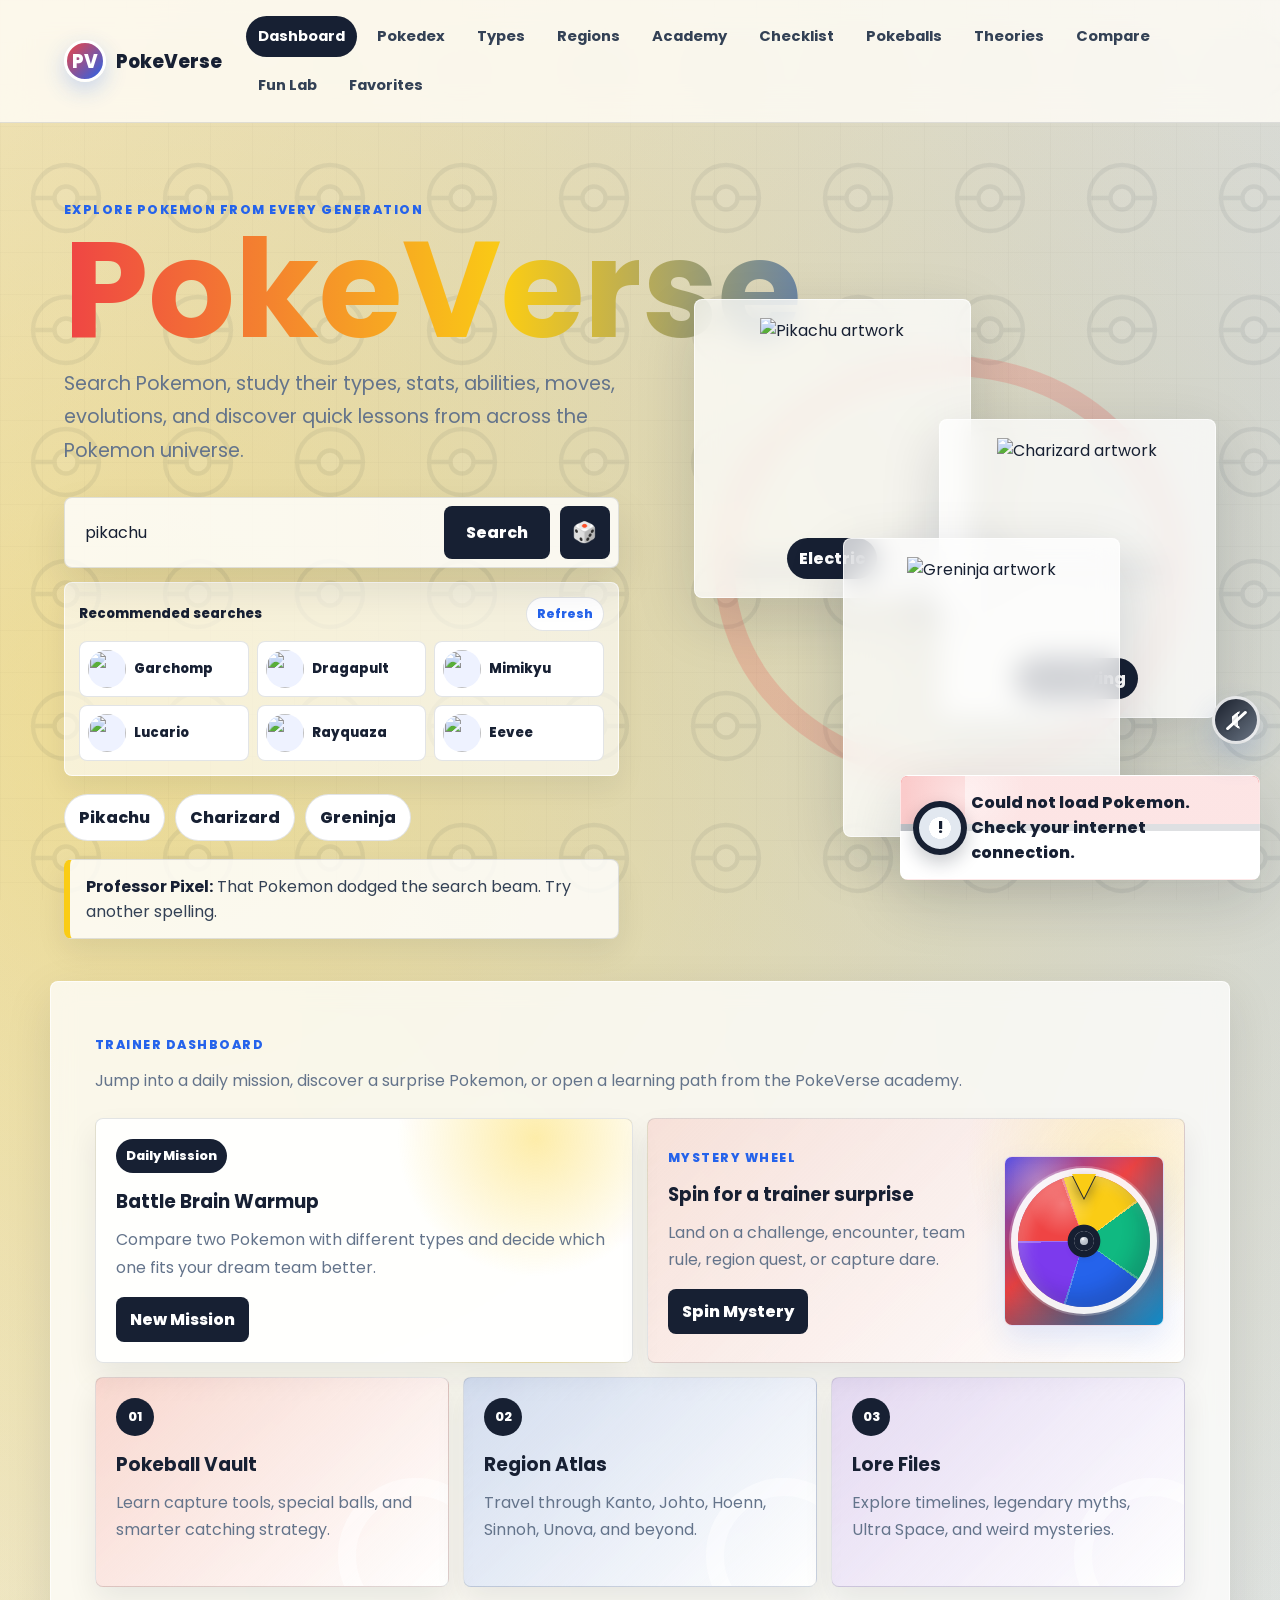
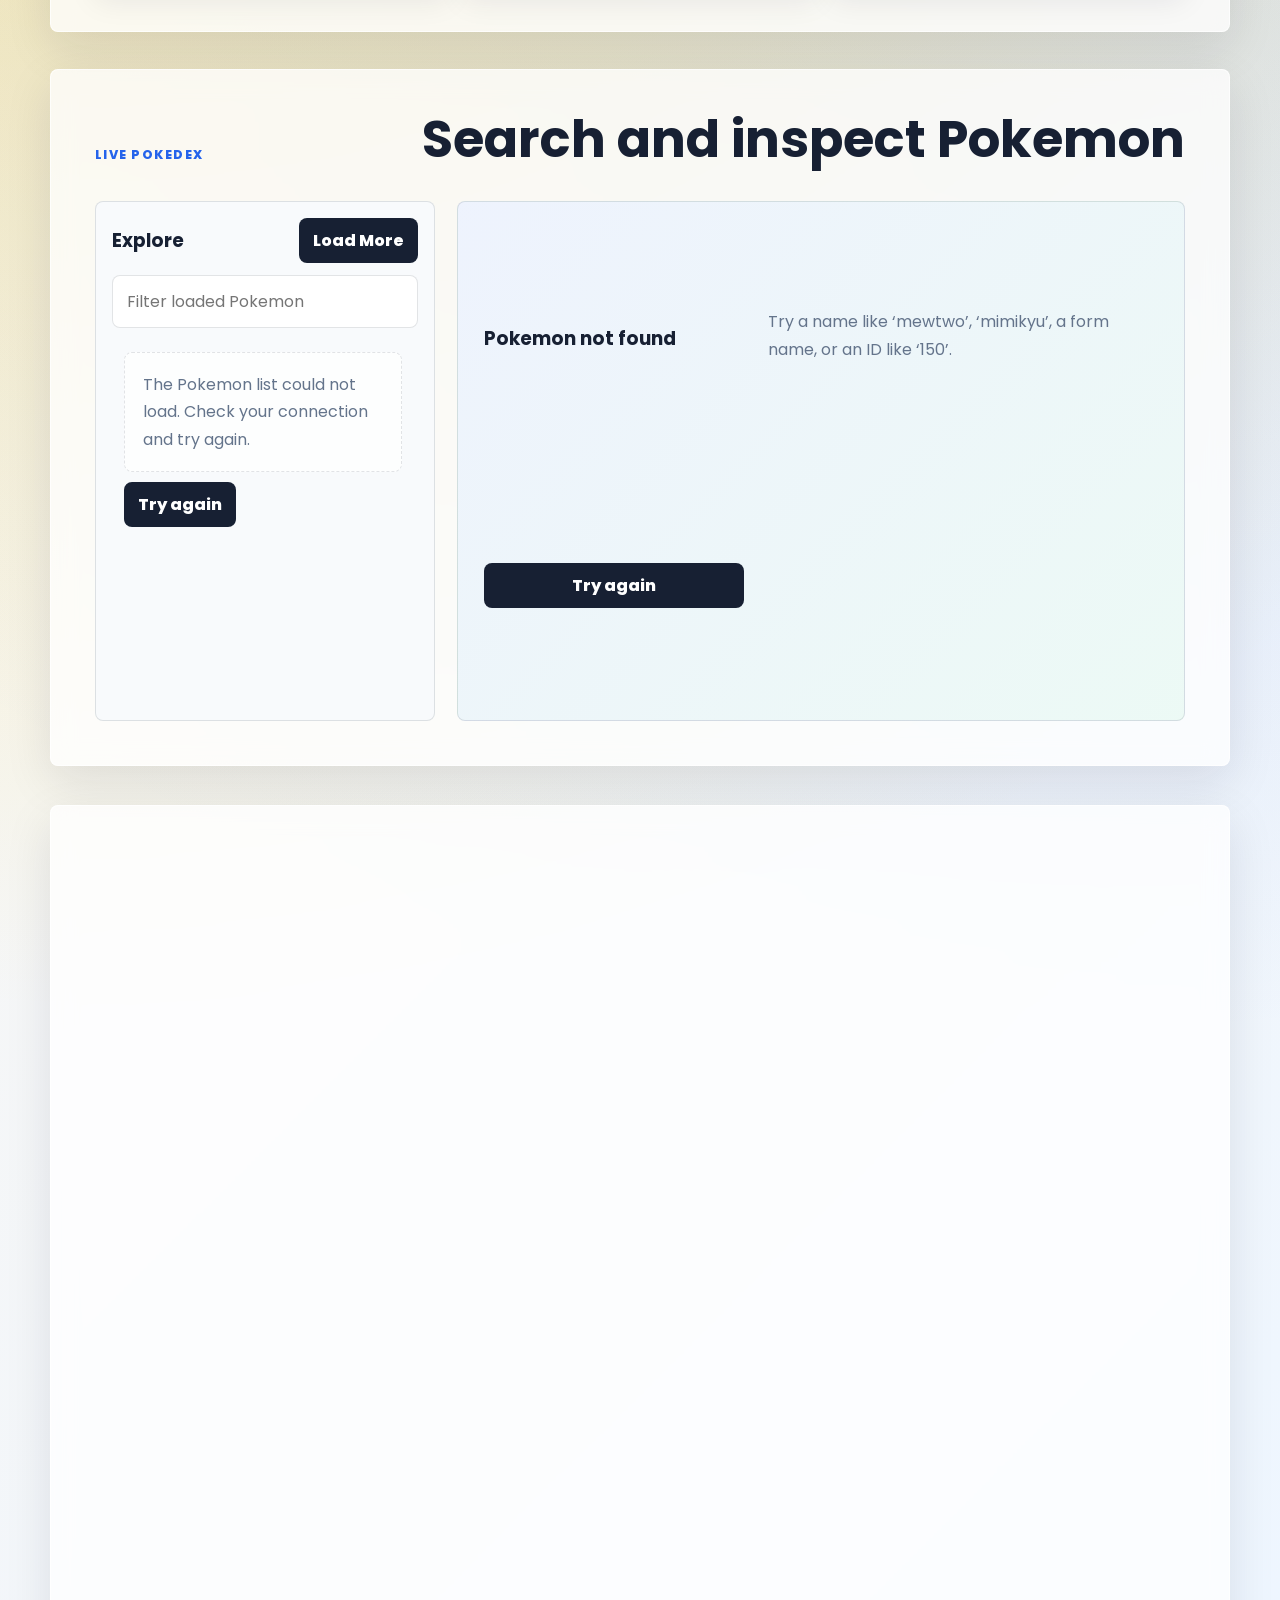
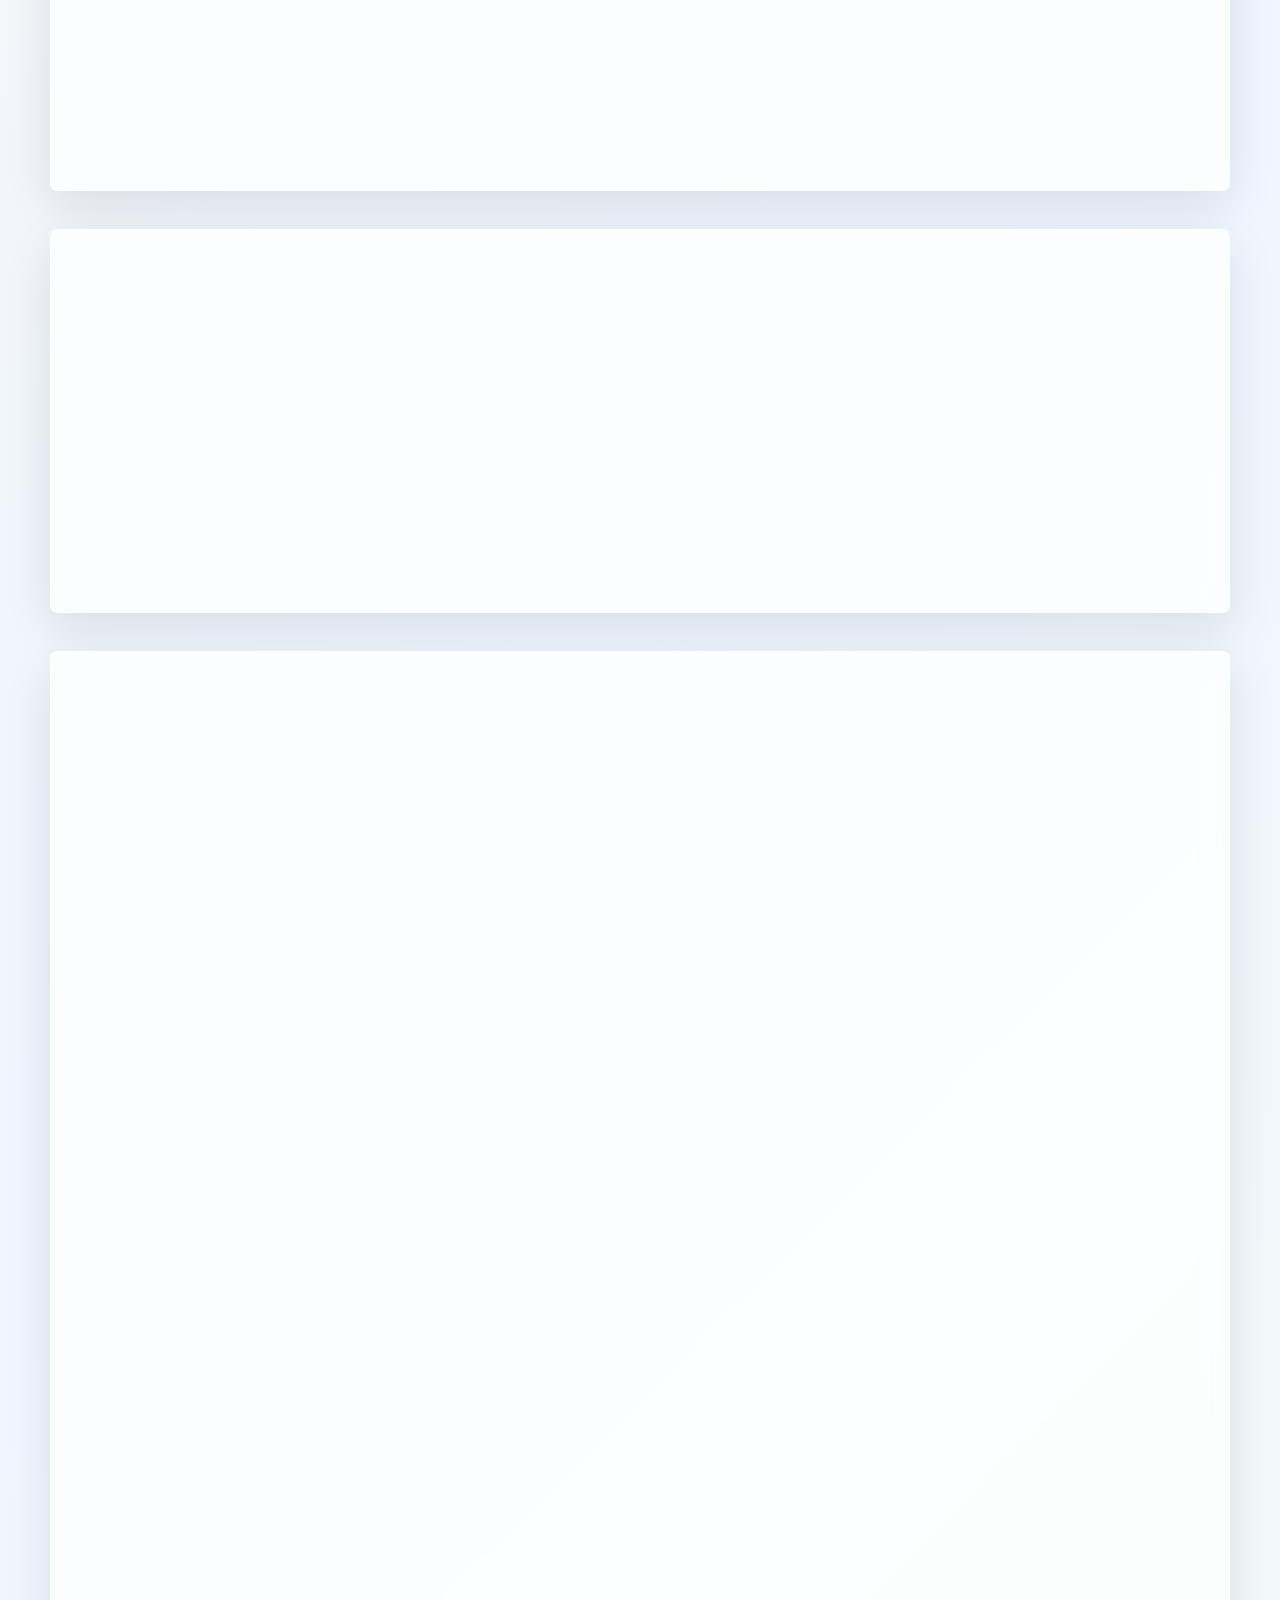
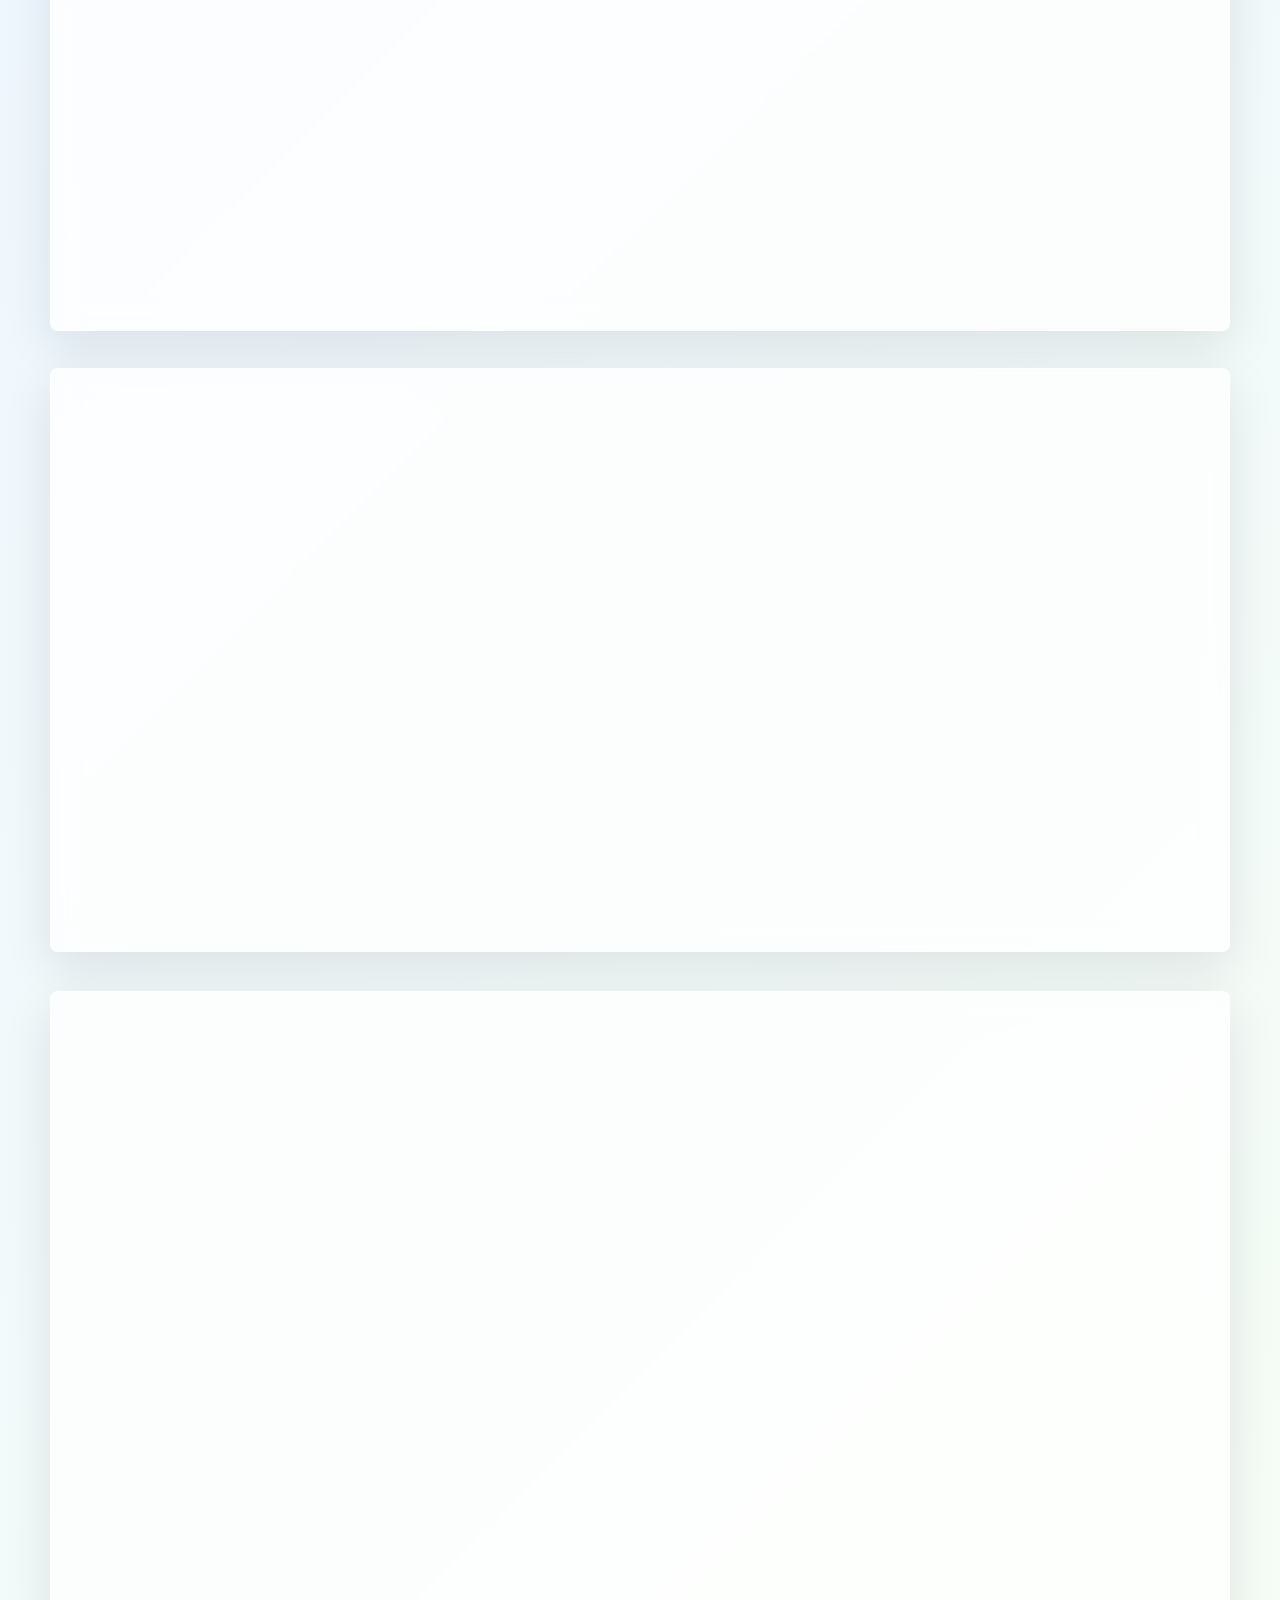
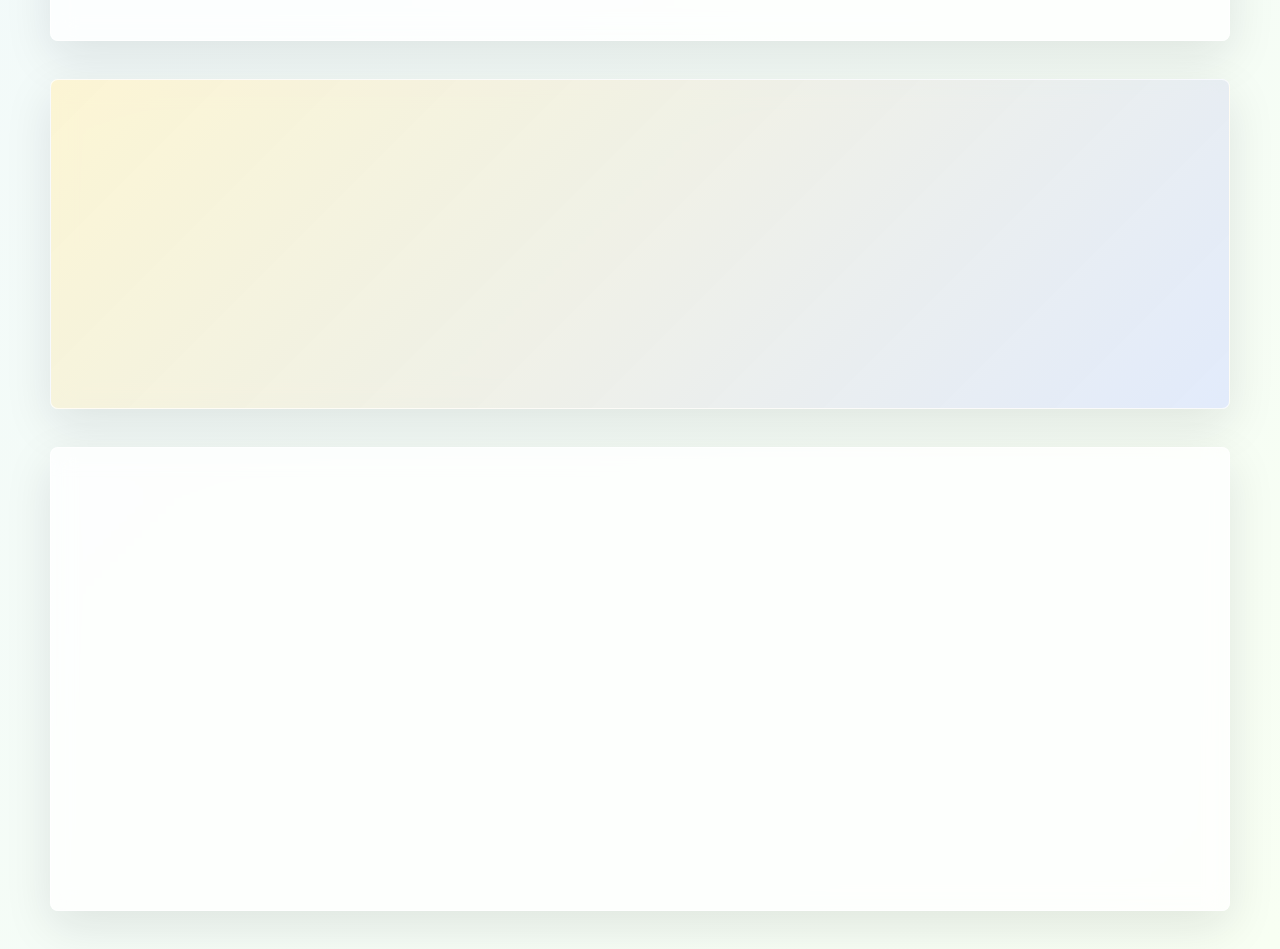
==== commit e02c8a3b: "Expand PokeVerse content and improve UX" ====
--- a/html/index.html
+++ b/html/index.html
@@ -14,10 +14,13 @@
     </a>
 
     <nav class="site-nav" aria-label="Main navigation">
+      <a href="#trainerDashboard">Dashboard</a>
       <a href="#pokedex">Pokedex</a>
       <a href="#types">Types</a>
       <a href="#regions">Regions</a>
       <a href="#academy">Academy</a>
+      <a href="#trainerChecklist">Checklist</a>
+      <a href="pokeballs.html">Pokeballs</a>
       <a href="theories.html">Theories</a>
       <a href="#compare">Compare</a>
       <a href="#funLab">Fun Lab</a>
@@ -35,14 +38,23 @@
           and discover quick lessons from across the Pokemon universe.
         </p>
 
-        <form class="hero-search" id="heroSearch">
+        <form class="hero-search" id="heroSearch" role="search">
           <label class="sr-only" for="searchInput">Search Pokemon by name or ID</label>
-          <input id="searchInput" type="search" placeholder="Search Pikachu, Charizard, 25..." autocomplete="off">
+          <input id="searchInput" type="search" role="combobox" placeholder="Search Pikachu, Charizard, 25..." autocomplete="off" aria-autocomplete="list" aria-controls="searchSuggestions" aria-expanded="false">
           <button type="submit">Search</button>
+          <button class="random-search-btn" type="button" data-random aria-label="Random Pokemon" title="Random Pokemon">🎲</button>
+          <div class="search-suggestions" id="searchSuggestions" role="listbox" aria-label="Pokemon search suggestions"></div>
         </form>
 
+        <div class="search-recommendations" aria-label="Recommended Pokemon searches">
+          <div>
+            <span>Recommended searches</span>
+            <button type="button" id="refreshRecommendations">Refresh</button>
+          </div>
+          <div class="recommendation-list" id="recommendationList"></div>
+        </div>
+
         <div class="quick-actions" aria-label="Quick Pokemon searches">
-          <button type="button" data-random>Random Pokemon</button>
           <button type="button" data-pokemon="pikachu">Pikachu</button>
           <button type="button" data-pokemon="charizard">Charizard</button>
           <button type="button" data-pokemon="greninja">Greninja</button>
@@ -67,6 +79,55 @@
           <img src="https://raw.githubusercontent.com/PokeAPI/sprites/master/sprites/pokemon/other/official-artwork/658.png" alt="Greninja artwork">
           <span>Water / Dark</span>
         </div>
+      </div>
+    </section>
+
+    <section class="section-shell trainer-dashboard" id="trainerDashboard">
+      <div class="dashboard-intro">
+        <p class="eyebrow">Trainer dashboard</p>
+        <p>
+          Jump into a daily mission, discover a surprise Pokemon, or open a
+          learning path from the PokeVerse academy.
+        </p>
+      </div>
+
+      <div class="dashboard-grid">
+        <article class="mission-card">
+          <span class="mission-badge">Daily Mission</span>
+          <h3 id="dailyMissionTitle">Loading mission...</h3>
+          <p id="dailyMissionText">Professor Pixel is choosing something useful.</p>
+          <button type="button" id="newMissionBtn">New Mission</button>
+        </article>
+
+        <article class="spotlight-card" id="spotlightCard">
+          <div>
+            <p class="eyebrow">Mystery wheel</p>
+            <h3>Spin for a trainer surprise</h3>
+            <p>Land on a challenge, encounter, team rule, region quest, or capture dare.</p>
+            <button type="button" id="spotlightBtn">Spin Mystery</button>
+          </div>
+          <div class="spotlight-art" id="spotlightArt" aria-live="polite">
+            <div class="mystery-wheel-face" aria-hidden="true">
+              <span></span>
+            </div>
+          </div>
+        </article>
+
+        <a class="portal-card portal-red" href="pokeballs.html">
+          <span>01</span>
+          <h3>Pokeball Vault</h3>
+          <p>Learn capture tools, special balls, and smarter catching strategy.</p>
+        </a>
+        <a class="portal-card portal-blue" href="regions.html">
+          <span>02</span>
+          <h3>Region Atlas</h3>
+          <p>Travel through Kanto, Johto, Hoenn, Sinnoh, Unova, and beyond.</p>
+        </a>
+        <a class="portal-card portal-violet" href="theories.html">
+          <span>03</span>
+          <h3>Lore Files</h3>
+          <p>Explore timelines, legendary myths, Ultra Space, and weird mysteries.</p>
+        </a>
       </div>
     </section>
 
@@ -83,6 +144,7 @@
             <button type="button" id="loadMoreBtn">Load More</button>
           </div>
           <div class="mini-search">
+            <label class="sr-only" for="filterInput">Filter the loaded Pokemon</label>
             <input id="filterInput" type="search" placeholder="Filter loaded Pokemon">
           </div>
           <div class="pokemon-list" id="pokemonList" aria-live="polite"></div>
@@ -171,6 +233,47 @@
           <span>03</span>
           <h3>Stats</h3>
           <p>HP, Attack, Defense, Special Attack, Special Defense, and Speed define a Pokemon battle role.</p>
+        </article>
+        <article>
+          <span>04</span>
+          <h3>Type Matchups</h3>
+          <p>Every type has strengths, weaknesses, resistances, and immunities that can completely change a battle plan.</p>
+        </article>
+      </div>
+    </section>
+
+    <section class="section-shell" id="trainerChecklist">
+      <div class="section-heading">
+        <div>
+          <p class="eyebrow">Trainer checklist</p>
+          <h2>Small details that make a stronger team</h2>
+        </div>
+      </div>
+
+      <div class="mystery-grid answer-grid">
+        <article>
+          <h3>Cover weaknesses</h3>
+          <p>A good team has answers for its own weak spots. If two favorites share a weakness, add a teammate that resists or threatens that type.</p>
+        </article>
+        <article>
+          <h3>Mix roles</h3>
+          <p>Try combining fast attackers, bulky defenders, status users, and support Pokemon instead of choosing only high-damage favorites.</p>
+        </article>
+        <article>
+          <h3>Watch abilities</h3>
+          <p>Abilities can change a battle before a move is used. Weather, immunity, speed, healing, and contact effects can all swing momentum.</p>
+        </article>
+        <article>
+          <h3>Plan movesets</h3>
+          <p>Four moves should work together. Include same-type attacks, coverage moves, status options, or setup moves depending on the Pokemon's role.</p>
+        </article>
+        <article>
+          <h3>Think about items</h3>
+          <p>Held items can boost power, restore HP, protect against status, or help a Pokemon survive a hit it normally could not handle.</p>
+        </article>
+        <article>
+          <h3>Build personality</h3>
+          <p>The strongest team is not always only about numbers. Themes, favorite colors, matching Pokeballs, and region identity make teams memorable.</p>
         </article>
       </div>
     </section>
@@ -200,8 +303,11 @@
 
     <section class="section-shell" id="favorites">
       <div class="section-heading">
-        <p class="eyebrow">Your team</p>
-        <h2>Favorite Pokemon</h2>
+        <div>
+          <p class="eyebrow">Your team shelf</p>
+          <h2>Favorite Pokemon</h2>
+          <p class="section-intro">Save Pokemon from the Pokedex and watch your personal team shelf come alive. Favorites stay saved on this device after you close the site.</p>
+        </div>
       </div>
       <div class="favorites-grid" id="favoritesGrid"></div>
     </section>
--- a/css/style.css
+++ b/css/style.css
@@ -27,6 +27,7 @@
   margin: 0;
   color: var(--ink);
   font-family: "Poppins", system-ui, sans-serif;
+  cursor: url("data:image/svg+xml,%3Csvg xmlns='http://www.w3.org/2000/svg' width='32' height='32' viewBox='0 0 32 32'%3E%3Ccircle cx='15' cy='15' r='12' fill='%23ffffff' stroke='%23172033' stroke-width='2'/%3E%3Cpath d='M3 15a12 12 0 0 1 24 0H3z' fill='%23ef4444'/%3E%3Cpath d='M3 15h24' stroke='%23172033' stroke-width='2.4'/%3E%3Ccircle cx='15' cy='15' r='4.5' fill='%23ffffff' stroke='%23172033' stroke-width='2'/%3E%3Ccircle cx='15' cy='15' r='1.8' fill='%23e2e8f0'/%3E%3C/svg%3E") 15 15, auto;
   background:
     radial-gradient(circle at 12% 10%, rgba(250, 204, 21, 0.42), transparent 28%),
     radial-gradient(circle at 86% 8%, rgba(37, 99, 235, 0.24), transparent 30%),
@@ -49,6 +50,18 @@
   background-size: 42px 42px;
 }
 
+body::after {
+  content: "";
+  position: fixed;
+  inset: 0;
+  z-index: 0;
+  pointer-events: none;
+  opacity: 0.12;
+  background-image: url("data:image/svg+xml,%3Csvg xmlns='http://www.w3.org/2000/svg' width='92' height='92' viewBox='0 0 92 92'%3E%3Cg fill='none' stroke='%23172033' stroke-width='3' opacity='0.52'%3E%3Ccircle cx='46' cy='46' r='23'/%3E%3Cpath d='M23 46h46'/%3E%3Ccircle cx='46' cy='46' r='8' fill='%23ffffff'/%3E%3C/g%3E%3C/svg%3E");
+  background-size: 132px 132px;
+  animation: driftPattern 34s linear infinite;
+}
+
 button,
 input,
 select,
@@ -58,7 +71,20 @@
 
 button {
   border: 0;
-  cursor: pointer;
+  cursor: url("data:image/svg+xml,%3Csvg xmlns='http://www.w3.org/2000/svg' width='32' height='32' viewBox='0 0 32 32'%3E%3Ccircle cx='15' cy='15' r='12' fill='%23ffffff' stroke='%23172033' stroke-width='2'/%3E%3Cpath d='M3 15a12 12 0 0 1 24 0H3z' fill='%23ef4444'/%3E%3Cpath d='M3 15h24' stroke='%23172033' stroke-width='2.4'/%3E%3Ccircle cx='15' cy='15' r='4.5' fill='%23ffffff' stroke='%23172033' stroke-width='2'/%3E%3Ccircle cx='15' cy='15' r='1.8' fill='%23e2e8f0'/%3E%3C/svg%3E") 15 15, pointer;
+}
+
+button,
+a {
+  -webkit-tap-highlight-color: transparent;
+}
+
+button:active,
+.pill-link:active,
+.site-nav a:active,
+.portal-card:active,
+.region-link:active {
+  transform: translateY(1px) scale(0.98);
 }
 
 img {
@@ -69,6 +95,13 @@
 a {
   color: inherit;
   text-decoration: none;
+  cursor: url("data:image/svg+xml,%3Csvg xmlns='http://www.w3.org/2000/svg' width='32' height='32' viewBox='0 0 32 32'%3E%3Ccircle cx='15' cy='15' r='12' fill='%23ffffff' stroke='%23172033' stroke-width='2'/%3E%3Cpath d='M3 15a12 12 0 0 1 24 0H3z' fill='%23ef4444'/%3E%3Cpath d='M3 15h24' stroke='%23172033' stroke-width='2.4'/%3E%3Ccircle cx='15' cy='15' r='4.5' fill='%23ffffff' stroke='%23172033' stroke-width='2'/%3E%3Ccircle cx='15' cy='15' r='1.8' fill='%23e2e8f0'/%3E%3C/svg%3E") 15 15, pointer;
+}
+
+input,
+textarea,
+select {
+  cursor: text;
 }
 
 .pill-link {
@@ -92,6 +125,83 @@
   height: 1px;
   overflow: hidden;
   clip: rect(0, 0, 0, 0);
+}
+
+.skip-link {
+  position: fixed;
+  top: 10px;
+  left: 10px;
+  z-index: 100;
+  padding: 10px 14px;
+  color: white;
+  background: var(--ink);
+  border-radius: var(--radius);
+  font-weight: 800;
+  transform: translateY(-160%);
+}
+
+.skip-link:focus {
+  transform: translateY(0);
+}
+
+.nav-toggle {
+  display: none;
+  align-items: center;
+  gap: 9px;
+  min-height: 44px;
+  padding: 9px 13px;
+  color: var(--ink);
+  background: white;
+  border: 1px solid var(--line);
+  border-radius: var(--radius);
+  font-weight: 800;
+}
+
+.nav-toggle > span:first-child,
+.nav-toggle > span:first-child::before,
+.nav-toggle > span:first-child::after {
+  display: block;
+  width: 20px;
+  height: 2px;
+  background: currentColor;
+}
+
+.nav-toggle > span:first-child {
+  position: relative;
+}
+
+.nav-toggle > span:first-child::before,
+.nav-toggle > span:first-child::after {
+  content: "";
+  position: absolute;
+  left: 0;
+}
+
+.nav-toggle > span:first-child::before { top: -6px; }
+.nav-toggle > span:first-child::after { top: 6px; }
+
+.retry-search-btn {
+  padding: 10px 14px;
+  color: white;
+  background: var(--ink);
+  border-radius: var(--radius);
+  font-weight: 800;
+}
+
+.list-error {
+  display: grid;
+  justify-items: start;
+  gap: 10px;
+  padding: 12px;
+}
+
+.list-error p {
+  margin: 0;
+}
+
+button:disabled {
+  cursor: wait;
+  opacity: 0.68;
 }
 
 .site-header {
@@ -133,6 +243,7 @@
   align-items: center;
   gap: 8px;
   flex-wrap: wrap;
+  scrollbar-width: thin;
 }
 
 .site-nav a {
@@ -143,9 +254,20 @@
   font-weight: 700;
 }
 
-.site-nav a:hover {
+.site-nav a:hover,
+.site-nav a.active,
+.site-nav a[aria-current="page"],
+.site-nav a[aria-current="true"] {
   color: white;
   background: var(--ink);
+}
+
+.site-nav a:focus-visible,
+button:focus-visible,
+input:focus-visible,
+a:focus-visible {
+  outline: 3px solid rgba(250, 204, 21, 0.86);
+  outline-offset: 3px;
 }
 
 main {
@@ -189,6 +311,16 @@
   letter-spacing: 0;
 }
 
+.hero-copy h1 {
+  width: fit-content;
+  color: transparent;
+  background: linear-gradient(90deg, var(--red), var(--yellow), var(--blue), var(--green), var(--red));
+  background-size: 240% 100%;
+  background-clip: text;
+  -webkit-background-clip: text;
+  animation: titleShine 7s ease-in-out infinite;
+}
+
 h2 {
   margin-bottom: 12px;
   font-size: clamp(2rem, 4vw, 3.4rem);
@@ -210,8 +342,9 @@
 }
 
 .hero-search {
-  display: grid;
-  grid-template-columns: 1fr auto;
+  position: relative;
+  display: grid;
+  grid-template-columns: 1fr auto auto;
   gap: 10px;
   max-width: 650px;
   margin: 30px 0 18px;
@@ -256,6 +389,12 @@
   padding: 0 22px;
 }
 
+.hero-search .random-search-btn {
+  width: 50px;
+  padding: 0;
+  font-size: 1.25rem;
+}
+
 .hero-search button:hover,
 .panel-title button:hover,
 .favorite-btn:hover,
@@ -266,10 +405,145 @@
   box-shadow: 0 14px 28px rgba(15, 23, 42, 0.18);
 }
 
+.search-suggestions {
+  position: absolute;
+  top: calc(100% + 8px);
+  left: 8px;
+  right: 8px;
+  z-index: 12;
+  display: none;
+  max-height: 310px;
+  overflow: auto;
+  padding: 8px;
+  background: rgba(255, 255, 255, 0.96);
+  border: 1px solid var(--line);
+  border-radius: var(--radius);
+  box-shadow: 0 18px 42px rgba(15, 23, 42, 0.16);
+}
+
+.search-suggestions.visible {
+  display: grid;
+  gap: 6px;
+}
+
+.search-suggestions button {
+  display: flex;
+  align-items: center;
+  justify-content: space-between;
+  gap: 12px;
+  min-height: 42px;
+  padding: 9px 11px;
+  color: var(--ink);
+  background: transparent;
+  border-radius: var(--radius);
+  text-align: left;
+}
+
+.search-suggestions button:hover {
+  color: white;
+  background: var(--ink);
+  box-shadow: none;
+  transform: none;
+}
+
+.search-suggestions button[aria-selected="true"] {
+  color: white;
+  background: var(--ink);
+}
+
+.search-suggestions span {
+  font-weight: 800;
+}
+
+.search-suggestions small,
+.search-suggestions p {
+  color: var(--muted);
+  font-weight: 700;
+}
+
+.search-suggestions button:hover small {
+  color: rgba(255, 255, 255, 0.78);
+}
+
+.search-suggestions p {
+  margin: 0;
+  padding: 10px;
+}
+
 .quick-actions {
   display: flex;
   flex-wrap: wrap;
   gap: 10px;
+}
+
+.search-recommendations {
+  max-width: 650px;
+  margin: -4px 0 18px;
+  padding: 14px;
+  background: rgba(255, 255, 255, 0.62);
+  border: 1px solid rgba(255, 255, 255, 0.78);
+  border-radius: var(--radius);
+  box-shadow: 0 12px 28px rgba(15, 23, 42, 0.07);
+}
+
+.search-recommendations > div:first-child {
+  display: flex;
+  align-items: center;
+  justify-content: space-between;
+  gap: 12px;
+  margin-bottom: 10px;
+}
+
+.search-recommendations span {
+  color: var(--ink);
+  font-size: 0.82rem;
+  font-weight: 800;
+}
+
+.search-recommendations > div:first-child button {
+  padding: 7px 10px;
+  color: var(--blue);
+  background: white;
+  border: 1px solid var(--line);
+  border-radius: 999px;
+  font-size: 0.78rem;
+  font-weight: 800;
+}
+
+.recommendation-list {
+  display: grid;
+  grid-template-columns: repeat(3, minmax(0, 1fr));
+  gap: 8px;
+}
+
+.recommendation-list button {
+  display: grid;
+  grid-template-columns: 38px 1fr;
+  align-items: center;
+  gap: 8px;
+  min-width: 0;
+  padding: 8px;
+  color: var(--ink);
+  background: white;
+  border: 1px solid var(--line);
+  border-radius: var(--radius);
+  text-align: left;
+  font-weight: 800;
+  transition: transform 0.18s ease, border-color 0.18s ease, box-shadow 0.18s ease;
+}
+
+.recommendation-list button:hover {
+  border-color: var(--blue);
+  transform: translateY(-2px);
+  box-shadow: 0 12px 24px rgba(37, 99, 235, 0.12);
+}
+
+.recommendation-list img {
+  width: 38px;
+  height: 38px;
+  object-fit: contain;
+  background: #eef2ff;
+  border-radius: 50%;
 }
 
 .quick-actions button {
@@ -302,6 +576,316 @@
   color: var(--ink);
 }
 
+.trainer-dashboard {
+  margin-top: -16px;
+}
+
+.dashboard-intro {
+  display: grid;
+  align-content: center;
+  padding: 8px 0;
+}
+
+.dashboard-grid {
+  display: grid;
+  grid-template-columns: repeat(6, minmax(0, 1fr));
+  gap: 14px;
+}
+
+.mission-card,
+.spotlight-card,
+.portal-card {
+  position: relative;
+  overflow: hidden;
+  min-height: 210px;
+  padding: 20px;
+  background: rgba(255, 255, 255, 0.88);
+  border: 1px solid var(--line);
+  border-radius: var(--radius);
+  box-shadow: 0 14px 30px rgba(15, 23, 42, 0.08);
+  transition: transform 0.18s ease, box-shadow 0.18s ease, border-color 0.18s ease;
+}
+
+.mission-card::after,
+.spotlight-card::after,
+.portal-card::before,
+.type-card::before,
+.pokeball-card::after,
+.favorite-card::before {
+  content: "";
+  position: absolute;
+  inset: 0;
+  pointer-events: none;
+  background: linear-gradient(115deg, rgba(255, 255, 255, 0.34), transparent 34%);
+  opacity: 0;
+  transition: opacity 0.18s ease;
+}
+
+.mission-card:hover::after,
+.spotlight-card:hover::after,
+.portal-card:hover::before,
+.type-card:hover::before,
+.pokeball-card:hover::after,
+.favorite-card:hover::before {
+  opacity: 1;
+}
+
+.mission-card:hover,
+.spotlight-card:hover,
+.portal-card:hover {
+  transform: translateY(-4px);
+  border-color: rgba(37, 99, 235, 0.38);
+  box-shadow: 0 18px 42px rgba(15, 23, 42, 0.14);
+}
+
+.mission-card {
+  grid-column: span 3;
+  background:
+    radial-gradient(circle at 82% 8%, rgba(250, 204, 21, 0.36), transparent 28%),
+    rgba(255, 255, 255, 0.9);
+}
+
+.spotlight-card {
+  grid-column: span 3;
+  display: grid;
+  grid-template-columns: 1fr minmax(110px, 160px);
+  gap: 16px;
+  align-items: center;
+  background:
+    radial-gradient(circle at 88% 18%, rgba(250, 204, 21, 0.22), transparent 30%),
+    linear-gradient(135deg, rgba(239, 68, 68, 0.12), rgba(255, 255, 255, 0.9));
+}
+
+.portal-card {
+  grid-column: span 2;
+  color: var(--ink);
+}
+
+.portal-card::after {
+  content: "";
+  position: absolute;
+  width: 120px;
+  height: 120px;
+  right: -46px;
+  bottom: -48px;
+  border: 18px solid rgba(255, 255, 255, 0.48);
+  border-radius: 50%;
+}
+
+.portal-red {
+  background: linear-gradient(135deg, rgba(239, 68, 68, 0.18), rgba(255, 255, 255, 0.92));
+}
+
+.portal-blue {
+  background: linear-gradient(135deg, rgba(37, 99, 235, 0.18), rgba(255, 255, 255, 0.92));
+}
+
+.portal-violet {
+  background: linear-gradient(135deg, rgba(124, 58, 237, 0.16), rgba(255, 255, 255, 0.92));
+}
+
+.mission-badge,
+.portal-card span {
+  display: inline-grid;
+  width: fit-content;
+  margin-bottom: 14px;
+  padding: 8px 10px;
+  color: white;
+  background: var(--ink);
+  border-radius: 999px;
+  font-size: 0.8rem;
+  font-weight: 800;
+}
+
+.portal-card span {
+  width: 38px;
+  height: 38px;
+  padding: 0;
+  place-items: center;
+  border-radius: 50%;
+}
+
+.mission-card button,
+.spotlight-card button {
+  padding: 10px 14px;
+  color: white;
+  background: var(--ink);
+  border-radius: var(--radius);
+  font-weight: 800;
+  transition: transform 0.18s ease, box-shadow 0.18s ease;
+}
+
+.mission-card button:disabled,
+.spotlight-card button:disabled {
+  cursor: wait;
+  opacity: 0.72;
+  transform: none;
+}
+
+.mission-card button:hover,
+.spotlight-card button:hover {
+  transform: translateY(-2px);
+  box-shadow: 0 14px 28px rgba(15, 23, 42, 0.18);
+}
+
+.mission-card button:disabled:hover,
+.spotlight-card button:disabled:hover {
+  box-shadow: none;
+  transform: none;
+}
+
+.spotlight-art {
+  position: relative;
+  display: grid;
+  min-height: 170px;
+  place-items: center;
+  overflow: hidden;
+  color: white;
+  background:
+    radial-gradient(circle at 22% 16%, rgba(255, 255, 255, 0.34), transparent 26%),
+    linear-gradient(135deg, #4f46e5 0%, #ef4444 42%, #0ea5e9 100%);
+  border: 1px solid rgba(255, 255, 255, 0.78);
+  border-radius: var(--radius);
+  font-size: 1rem;
+  font-weight: 800;
+  box-shadow:
+    inset -16px -18px 26px rgba(15, 23, 42, 0.18),
+    0 14px 30px rgba(37, 99, 235, 0.12);
+}
+
+.spotlight-art::before {
+  content: "";
+  position: absolute;
+  top: 17px;
+  left: 50%;
+  z-index: 4;
+  width: 0;
+  height: 0;
+  border-right: 12px solid transparent;
+  border-left: 12px solid transparent;
+  border-top: 24px solid var(--yellow);
+  transform: translateX(-50%);
+  filter:
+    drop-shadow(0 2px 0 var(--ink))
+    drop-shadow(0 5px 6px rgba(15, 23, 42, 0.34));
+}
+
+.spotlight-art::after {
+  content: none;
+}
+
+.spotlight-art.has-result::before {
+  content: none;
+}
+
+.spotlight-art.is-spinning .mystery-wheel-face {
+  animation: spin 0.24s linear infinite;
+}
+
+.mystery-wheel-face {
+  position: relative;
+  display: grid;
+  z-index: 2;
+  width: 132px;
+  height: 132px;
+  place-items: center;
+  color: white;
+  background:
+    radial-gradient(circle at 50% 50%, #ffffff 0 10%, var(--ink) 11% 17%, transparent 18%),
+    radial-gradient(circle at 34% 22%, rgba(255, 255, 255, 0.28), transparent 24%),
+    repeating-conic-gradient(from -90deg, transparent 0 70deg, rgba(255, 255, 255, 0.28) 70deg 72deg),
+    conic-gradient(from -90deg, var(--red) 0 20%, var(--yellow) 20% 40%, var(--green) 40% 60%, var(--blue) 60% 80%, var(--violet) 80% 100%);
+  border: 0;
+  border-radius: 50%;
+  box-shadow:
+    0 0 0 7px rgba(255, 255, 255, 0.9),
+    0 0 0 9px rgba(255, 255, 255, 0.22),
+    inset -10px -12px 18px rgba(15, 23, 42, 0.18),
+    inset 8px 8px 14px rgba(255, 255, 255, 0.18),
+    0 16px 28px rgba(15, 23, 42, 0.24);
+}
+
+.mystery-wheel-face span {
+  width: 20px;
+  height: 20px;
+  background:
+    radial-gradient(circle at 35% 28%, #ffffff 0 16%, #e2e8f0 17% 100%);
+  border: 6px solid var(--ink);
+  border-radius: 50%;
+  box-shadow:
+    inset -2px -3px 4px rgba(15, 23, 42, 0.22),
+    0 4px 8px rgba(15, 23, 42, 0.28);
+}
+
+.type-wheel-symbol {
+  display: grid;
+  width: 78px;
+  height: 78px;
+  place-items: center;
+  color: var(--ink);
+  background: white;
+  border-radius: 50%;
+  box-shadow: 0 16px 28px rgba(15, 23, 42, 0.18);
+}
+
+.type-wheel-result {
+  display: grid;
+  justify-items: center;
+  gap: 8px;
+  padding: 12px;
+  text-align: center;
+}
+
+.type-wheel-result strong {
+  color: white;
+  font-size: clamp(1rem, 1.8vw, 1.35rem);
+  line-height: 1.1;
+  text-shadow: 0 2px 12px rgba(15, 23, 42, 0.28);
+}
+
+.type-wheel-result span {
+  color: rgba(255, 255, 255, 0.92);
+  font-size: 0.78rem;
+  font-weight: 800;
+  line-height: 1.45;
+}
+
+.mystery-wheel-result {
+  width: 100%;
+  min-height: 170px;
+  align-content: center;
+  background:
+    radial-gradient(circle at 24% 18%, rgba(255, 255, 255, 0.38), transparent 28%),
+    linear-gradient(135deg, var(--wheel-color, var(--red)), var(--blue));
+}
+
+.mystery-wheel-result small {
+  color: rgba(255, 255, 255, 0.82);
+  font-size: 0.68rem;
+  font-weight: 800;
+  letter-spacing: 0;
+  text-transform: uppercase;
+}
+
+.mystery-wheel-result em {
+  max-width: 34ch;
+  color: rgba(255, 255, 255, 0.88);
+  font-size: 0.72rem;
+  font-style: normal;
+  font-weight: 700;
+  line-height: 1.45;
+}
+
+.mini-loader {
+  width: 46px;
+  height: 46px;
+  border: 7px solid rgba(255, 255, 255, 0.86);
+  border-top-color: var(--blue);
+  border-bottom-color: var(--red);
+  border-radius: 50%;
+  animation: spin 0.8s linear infinite;
+}
+
 .hero-showcase {
   position: relative;
   min-height: 560px;
@@ -331,6 +915,21 @@
   border-radius: var(--radius);
   box-shadow: var(--shadow);
   backdrop-filter: blur(14px);
+  overflow: hidden;
+}
+
+.orbit-card::after {
+  content: "";
+  position: absolute;
+  inset: 0;
+  pointer-events: none;
+  background: linear-gradient(115deg, rgba(255, 255, 255, 0.36), transparent 34%);
+  opacity: 0;
+  transition: opacity 0.18s ease;
+}
+
+.orbit-card:hover::after {
+  opacity: 1;
 }
 
 .orbit-card img {
@@ -365,6 +964,7 @@
 }
 
 .section-shell {
+  position: relative;
   width: min(1180px, calc(100% - 32px));
   margin: 0 auto 38px;
   padding: clamp(24px, 4vw, 44px);
@@ -373,6 +973,42 @@
   border-radius: var(--radius);
   box-shadow: 0 16px 48px rgba(15, 23, 42, 0.1);
   backdrop-filter: blur(12px);
+  content-visibility: auto;
+  contain-intrinsic-size: 620px;
+}
+
+.reveal-on-scroll {
+  opacity: 0;
+  transform: translateY(22px);
+  transition: opacity 0.56s ease, transform 0.56s ease;
+}
+
+.reveal-on-scroll.revealed {
+  opacity: 1;
+  transform: translateY(0);
+}
+
+.pointer-glow {
+  position: relative;
+}
+
+.pointer-glow-layer {
+  position: absolute;
+  inset: 0;
+  z-index: 0;
+  pointer-events: none;
+  opacity: 0;
+  background: radial-gradient(circle at var(--glow-x, 50%) var(--glow-y, 50%), rgba(250, 204, 21, 0.24), transparent 34%);
+  transition: opacity 0.2s ease;
+}
+
+.pointer-glow:hover .pointer-glow-layer {
+  opacity: 1;
+}
+
+.pointer-glow > :not(.pointer-glow-layer) {
+  position: relative;
+  z-index: 1;
 }
 
 .section-heading {
@@ -789,7 +1425,7 @@
 
 .type-grid {
   display: grid;
-  grid-template-columns: repeat(auto-fit, minmax(128px, 1fr));
+  grid-template-columns: repeat(3, minmax(0, 1fr));
   gap: 12px;
 }
 
@@ -917,6 +1553,17 @@
   grid-column: 1 / -1;
 }
 
+.score-line {
+  margin: -4px 0 10px;
+  color: var(--muted);
+  font-size: 0.9rem;
+  font-weight: 700;
+}
+
+.score-line strong {
+  color: var(--ink);
+}
+
 .team-builder,
 .silhouette-game,
 .quiz-card {
@@ -1014,6 +1661,11 @@
   font-weight: 700;
 }
 
+.quiz-feedback span {
+  min-width: 0;
+  line-height: 1.6;
+}
+
 .quiz-feedback button {
   margin-left: auto;
   white-space: nowrap;
@@ -1041,6 +1693,13 @@
     radial-gradient(circle at 14% 10%, rgba(16, 185, 129, 0.24), transparent 28%),
     radial-gradient(circle at 86% 12%, rgba(250, 204, 21, 0.32), transparent 30%),
     linear-gradient(135deg, #f8fafc 0%, #eff6ff 50%, #fff7ed 100%);
+}
+
+.pokeballs-page {
+  background:
+    radial-gradient(circle at 13% 12%, rgba(239, 68, 68, 0.24), transparent 28%),
+    radial-gradient(circle at 85% 10%, rgba(37, 99, 235, 0.24), transparent 30%),
+    linear-gradient(135deg, #fff7ed 0%, #f8fafc 48%, #eef6ff 100%);
 }
 
 .regions-hero {
@@ -1059,6 +1718,327 @@
   border: 1px solid rgba(255, 255, 255, 0.8);
   border-radius: var(--radius);
   box-shadow: var(--shadow);
+}
+
+.pokeballs-hero {
+  display: grid;
+  grid-template-columns: minmax(0, 0.86fr) minmax(320px, 1.14fr);
+  gap: clamp(28px, 5vw, 70px);
+  align-items: center;
+  min-height: calc(100vh - 76px);
+  padding: clamp(36px, 6vw, 76px) clamp(16px, 5vw, 64px) 42px;
+}
+
+.pokeball-display {
+  display: grid;
+  grid-template-columns: repeat(2, minmax(0, 1fr));
+  gap: 16px;
+  border: 1px solid rgba(255, 255, 255, 0.78);
+  border-radius: var(--radius);
+  background:
+    radial-gradient(circle at 16% 12%, rgba(239, 68, 68, 0.18), transparent 28%),
+    radial-gradient(circle at 86% 18%, rgba(37, 99, 235, 0.16), transparent 30%),
+    rgba(255, 255, 255, 0.72);
+  box-shadow: var(--shadow);
+  padding: 18px;
+}
+
+.main-pokeball {
+  display: grid;
+  justify-items: center;
+  align-content: start;
+  min-height: 240px;
+  padding: 22px 18px;
+  text-align: center;
+  background: rgba(255, 255, 255, 0.9);
+  border: 1px solid var(--line);
+  border-radius: var(--radius);
+  box-shadow: 0 14px 30px rgba(15, 23, 42, 0.08);
+}
+
+.main-pokeball h2 {
+  margin: 14px 0 8px;
+  font-size: clamp(1.35rem, 2.3vw, 2rem);
+}
+
+.main-pokeball p {
+  margin-bottom: 0;
+}
+
+.ball-art {
+  position: relative;
+  display: block;
+  width: 118px;
+  aspect-ratio: 1;
+  overflow: hidden;
+  background:
+    radial-gradient(circle at 30% 22%, rgba(255, 255, 255, 0.72) 0 12%, transparent 13%),
+    linear-gradient(145deg, rgba(255, 255, 255, 0.3), transparent 36%),
+    linear-gradient(var(--ball-top) 0 47%, var(--ink) 47% 53%, #f8fafc 53% 100%);
+  border: 7px solid #172033;
+  border-radius: 50%;
+  box-shadow:
+    inset -16px -18px 24px rgba(15, 23, 42, 0.22),
+    inset 10px 12px 18px rgba(255, 255, 255, 0.34),
+    0 16px 28px rgba(15, 23, 42, 0.18);
+}
+
+.ball-art::before,
+.ball-art::after {
+  content: "";
+  position: absolute;
+  border-radius: 50%;
+}
+
+.ball-art::before {
+  z-index: 2;
+  width: 44px;
+  height: 44px;
+  left: calc(50% - 22px);
+  top: calc(50% - 22px);
+  background:
+    radial-gradient(circle at 35% 30%, rgba(255, 255, 255, 0.98) 0 12%, transparent 13%),
+    radial-gradient(circle at 50% 50%, #ffffff 0 25%, #dbe3ee 26% 42%, #f8fafc 43% 58%, #172033 59% 73%, #f8fafc 74% 100%);
+  border: 5px solid #172033;
+  box-shadow:
+    inset -5px -6px 8px rgba(15, 23, 42, 0.24),
+    inset 4px 4px 7px rgba(255, 255, 255, 0.92),
+    0 0 0 5px rgba(255, 255, 255, 0.82),
+    0 5px 9px rgba(15, 23, 42, 0.34);
+}
+
+.ball-art::after {
+  z-index: 1;
+  inset: 0;
+  background:
+    linear-gradient(115deg, rgba(255, 255, 255, 0.48) 0 18%, transparent 19% 100%),
+    radial-gradient(circle at 70% 78%, rgba(15, 23, 42, 0.22), transparent 38%);
+}
+
+.ball-art-poke {
+  --ball-top: var(--red);
+}
+
+.ball-art-great {
+  --ball-top: var(--blue);
+}
+
+.ball-art-ultra {
+  --ball-top: var(--ink);
+  background:
+    radial-gradient(circle at 30% 22%, rgba(255, 255, 255, 0.58) 0 12%, transparent 13%),
+    linear-gradient(90deg, transparent 0 24%, var(--yellow) 24% 35%, transparent 35% 65%, var(--yellow) 65% 76%, transparent 76% 100%),
+    linear-gradient(145deg, rgba(255, 255, 255, 0.16), transparent 36%),
+    linear-gradient(var(--ink) 0 47%, var(--ink) 47% 53%, #f8fafc 53% 100%);
+}
+
+.ball-art-master {
+  --ball-top: var(--violet);
+}
+
+.pokeball-grid,
+.capture-steps {
+  display: grid;
+  grid-template-columns: repeat(3, minmax(0, 1fr));
+  gap: 14px;
+}
+
+.pokeball-grid > :last-child:nth-child(3n + 1) {
+  grid-column: 2;
+}
+
+.pokeball-card,
+.capture-steps article {
+  position: relative;
+  overflow: hidden;
+  min-height: 220px;
+  padding: 20px;
+  background: rgba(255, 255, 255, 0.88);
+  border: 1px solid var(--line);
+  border-radius: var(--radius);
+  box-shadow: 0 14px 30px rgba(15, 23, 42, 0.08);
+  transition: transform 0.18s ease, border-color 0.18s ease;
+}
+
+.pokeball-card {
+  padding-right: 72px;
+}
+
+.pokeball-card::before {
+  content: "";
+  position: absolute;
+  top: 14px;
+  right: 14px;
+  z-index: 1;
+  width: 68px;
+  height: 68px;
+  background:
+    var(--ball-img) center / contain no-repeat;
+}
+
+.ball-poke {
+  --ball-img: url("../images/pokeballs/poke.png");
+  --ball-top: var(--red);
+}
+
+.ball-great {
+  --ball-img: url("../images/pokeballs/great.png");
+  --ball-top: var(--blue);
+  --ball-mark: linear-gradient(90deg, transparent 0 18%, var(--red) 19% 32%, transparent 33% 67%, var(--red) 68% 81%, transparent 82% 100%);
+}
+
+.ball-ultra {
+  --ball-img: url("../images/pokeballs/ultra.png");
+  --ball-top: var(--ink);
+  --ball-mark: linear-gradient(90deg, transparent 0 21%, var(--yellow) 22% 35%, transparent 36% 64%, var(--yellow) 65% 78%, transparent 79% 100%);
+}
+
+.ball-master {
+  --ball-img: url("../images/pokeballs/master.png");
+  --ball-top: var(--violet);
+  --ball-mark:
+    radial-gradient(circle at 29% 27%, #f472b6 0 10%, transparent 11%),
+    radial-gradient(circle at 71% 27%, #f472b6 0 10%, transparent 11%);
+}
+
+.ball-quick {
+  --ball-img: url("../images/pokeballs/quick.png");
+  --ball-top: #38bdf8;
+  --ball-mark: linear-gradient(135deg, transparent 0 27%, var(--yellow) 28% 39%, transparent 40% 60%, var(--yellow) 61% 72%, transparent 73% 100%);
+}
+
+.ball-timer {
+  --ball-img: url("../images/pokeballs/timer.png");
+  --ball-top: #f8fafc;
+  --ball-mark:
+    linear-gradient(90deg, transparent 0 17%, var(--red) 18% 31%, transparent 32% 68%, var(--red) 69% 82%, transparent 83% 100%),
+    linear-gradient(0deg, transparent 0 62%, var(--red) 63% 76%, transparent 77% 100%);
+}
+
+.ball-dive {
+  --ball-img: url("../images/pokeballs/dive.png");
+  --ball-top: #0ea5e9;
+  --ball-mark: radial-gradient(circle at 50% 20%, #bae6fd 0 18%, transparent 19%);
+}
+
+.ball-dusk {
+  --ball-img: url("../images/pokeballs/dusk.png");
+  --ball-top: #111827;
+  --ball-mark: linear-gradient(90deg, transparent 0 17%, #84cc16 18% 30%, transparent 31% 69%, #84cc16 70% 82%, transparent 83% 100%);
+}
+
+.ball-net {
+  --ball-img: url("../images/pokeballs/net.png");
+  --ball-top: #2563eb;
+  --ball-mark:
+    linear-gradient(45deg, transparent 0 45%, #38bdf8 46% 53%, transparent 54% 100%),
+    linear-gradient(135deg, transparent 0 45%, #38bdf8 46% 53%, transparent 54% 100%);
+}
+
+.ball-repeat {
+  --ball-img: url("../images/pokeballs/repeat.png");
+  --ball-top: #f97316;
+  --ball-mark: linear-gradient(90deg, transparent 0 16%, var(--red) 17% 30%, transparent 31% 69%, var(--red) 70% 83%, transparent 84% 100%);
+}
+
+.ball-level {
+  --ball-img: url("../images/pokeballs/level.png");
+  --ball-top: var(--yellow);
+  --ball-mark: linear-gradient(90deg, transparent 0 36%, var(--red) 37% 63%, transparent 64% 100%);
+}
+
+.ball-moon {
+  --ball-img: url("../images/pokeballs/moon.png");
+  --ball-top: #172033;
+  --ball-mark: radial-gradient(circle at 50% 24%, #f8fafc 0 16%, transparent 17%);
+}
+
+.ball-luxury {
+  --ball-img: url("../images/pokeballs/luxury.png");
+  --ball-top: #111827;
+  --ball-mark: linear-gradient(90deg, transparent 0 36%, var(--yellow) 37% 63%, transparent 64% 100%);
+}
+
+.ball-friend {
+  --ball-img: url("../images/pokeballs/friend.png");
+  --ball-top: var(--green);
+  --ball-mark:
+    radial-gradient(circle at 30% 28%, var(--red) 0 8%, transparent 9%),
+    radial-gradient(circle at 70% 28%, var(--red) 0 8%, transparent 9%);
+}
+
+.ball-heal {
+  --ball-img: url("../images/pokeballs/heal.png");
+  --ball-top: #f9a8d4;
+  --ball-mark:
+    linear-gradient(90deg, transparent 0 42%, #ec4899 43% 57%, transparent 58% 100%),
+    linear-gradient(0deg, transparent 0 65%, #ec4899 66% 78%, transparent 79% 100%);
+}
+
+.ball-premier {
+  --ball-img: url("../images/pokeballs/premier.png");
+  --ball-top: #f8fafc;
+  --ball-mark: linear-gradient(to bottom, transparent 0 37%, var(--red) 38% 47%, transparent 48% 100%);
+}
+
+.pokeball-card:hover,
+.capture-steps article:hover {
+  transform: translateY(-4px);
+  border-color: var(--red);
+}
+
+.ball-chip {
+  display: inline-flex;
+  width: fit-content;
+  margin-bottom: 14px;
+  padding: 8px 10px;
+  color: white;
+  background: var(--ink);
+  border-radius: 999px;
+  font-size: 0.8rem;
+  font-weight: 800;
+}
+
+.chip-red {
+  background: var(--red);
+}
+
+.chip-blue {
+  background: var(--blue);
+}
+
+.chip-yellow {
+  color: var(--ink);
+  background: var(--yellow);
+}
+
+.chip-purple {
+  background: var(--violet);
+}
+
+.chip-green {
+  background: var(--green);
+}
+
+.chip-dark {
+  background: var(--ink);
+}
+
+.capture-steps span {
+  display: inline-grid;
+  width: 42px;
+  height: 42px;
+  margin-bottom: 14px;
+  place-items: center;
+  color: white;
+  background: linear-gradient(135deg, var(--red), var(--blue));
+  border-radius: 50%;
+  font-weight: 800;
+}
+
+.pokeball-card p:last-child,
+.capture-steps p:last-child {
+  margin-bottom: 0;
 }
 
 .region-detail-grid {
@@ -1250,7 +2230,7 @@
 .lesson-grid,
 .favorites-grid {
   display: grid;
-  grid-template-columns: repeat(auto-fit, minmax(190px, 1fr));
+  grid-template-columns: repeat(auto-fit, minmax(225px, 1fr));
   gap: 14px;
 }
 
@@ -1285,20 +2265,138 @@
 }
 
 .favorite-card {
+  position: relative;
+  overflow: hidden;
   display: grid;
   justify-items: center;
   gap: 8px;
-  padding: 16px;
+  min-height: 280px;
+  padding: 14px;
   color: var(--ink);
+  background:
+    radial-gradient(circle at 50% 24%, rgba(250, 204, 21, 0.18), transparent 28%),
+    linear-gradient(180deg, rgba(255, 255, 255, 0.95), rgba(238, 242, 255, 0.92));
+  animation: favoritePop 0.42s ease both;
+  animation-delay: var(--favorite-delay, 0ms);
+}
+
+.favorite-card::after {
+  content: "";
+  position: absolute;
+  width: 130px;
+  height: 130px;
+  right: -46px;
+  top: -50px;
+  border: 20px solid rgba(37, 99, 235, 0.08);
+  border-radius: 50%;
+}
+
+.favorite-card:hover img {
+  transform: translateY(-5px) scale(1.05);
+}
+
+.favorite-open {
+  display: grid;
+  justify-items: center;
+  gap: 7px;
+  width: 100%;
+  color: var(--ink);
+  background: transparent;
 }
 
 .favorite-card img {
-  height: 128px;
+  height: 138px;
   object-fit: contain;
+  transition: transform 0.2s ease;
+  filter: drop-shadow(0 18px 22px rgba(15, 23, 42, 0.16));
 }
 
 .favorite-card span {
   color: var(--muted);
+}
+
+.favorites-summary,
+.favorites-empty {
+  grid-column: 1 / -1;
+  position: relative;
+  overflow: hidden;
+  display: grid;
+  gap: 14px;
+  padding: 22px;
+  background:
+    radial-gradient(circle at 86% 16%, rgba(250, 204, 21, 0.28), transparent 28%),
+    linear-gradient(135deg, rgba(239, 68, 68, 0.1), rgba(255, 255, 255, 0.92) 48%, rgba(37, 99, 235, 0.12));
+  border: 1px solid var(--line);
+  border-radius: var(--radius);
+  box-shadow: 0 16px 36px rgba(15, 23, 42, 0.08);
+}
+
+.favorites-summary h3,
+.favorites-empty h3 {
+  margin-bottom: 4px;
+  font-size: clamp(1.4rem, 3vw, 2.2rem);
+}
+
+.favorites-empty {
+  grid-template-columns: 86px 1fr;
+  align-items: center;
+}
+
+.empty-pokeball {
+  width: 72px;
+  height: 72px;
+  background:
+    radial-gradient(circle at 50% 50%, white 0 13%, var(--ink) 14% 22%, transparent 23%),
+    linear-gradient(var(--red) 0 47%, var(--ink) 48% 54%, white 55% 100%);
+  border: 6px solid var(--ink);
+  border-radius: 50%;
+  box-shadow: 0 14px 24px rgba(15, 23, 42, 0.18);
+}
+
+.team-meter {
+  height: 12px;
+  overflow: hidden;
+  background: rgba(23, 32, 51, 0.1);
+  border-radius: 999px;
+}
+
+.team-meter span {
+  display: block;
+  height: 100%;
+  background: linear-gradient(90deg, var(--red), var(--yellow), var(--green), var(--blue));
+  border-radius: inherit;
+}
+
+.favorite-type-row {
+  display: flex;
+  flex-wrap: wrap;
+  gap: 8px;
+}
+
+.favorite-rank,
+.favorite-total {
+  font-size: 0.82rem;
+  font-weight: 800;
+}
+
+.favorite-rank {
+  color: var(--blue) !important;
+}
+
+.remove-favorite-btn {
+  width: 100%;
+  padding: 10px 12px;
+  color: white;
+  background: var(--red);
+  border-radius: var(--radius);
+  font-size: 0.84rem;
+  font-weight: 800;
+  transition: transform 0.18s ease, box-shadow 0.18s ease;
+}
+
+.remove-favorite-btn:hover {
+  transform: translateY(-2px);
+  box-shadow: 0 12px 24px rgba(239, 68, 68, 0.2);
 }
 
 .soft-message {
@@ -1333,51 +2431,65 @@
   z-index: 30;
   max-width: min(360px, calc(100% - 40px));
   display: grid;
-  grid-template-columns: 34px 1fr;
-  gap: 10px;
+  grid-template-columns: 46px 1fr;
+  gap: 12px;
   align-items: center;
-  padding: 14px 16px 14px 14px;
+  overflow: hidden;
+  padding: 14px 16px 14px 12px;
   color: var(--ink);
-  background: rgba(255, 255, 255, 0.92);
-  border: 1px solid rgba(255, 255, 255, 0.8);
-  border-left: 6px solid var(--blue);
+  background:
+    linear-gradient(var(--toast-color, var(--red)) 0 47%, var(--ink) 47% 53%, white 53% 100%);
+  border: 1px solid rgba(255, 255, 255, 0.88);
   border-radius: var(--radius);
   box-shadow: var(--shadow);
   backdrop-filter: blur(14px);
   opacity: 0;
   transform: translateY(16px);
   transition: opacity 0.2s ease, transform 0.2s ease;
+  font-weight: 800;
 }
 
 .toast::before {
   content: "!";
   display: grid;
-  width: 34px;
-  height: 34px;
+  width: 42px;
+  height: 42px;
   place-items: center;
-  color: white;
-  background: var(--blue);
+  color: var(--ink);
+  background:
+    radial-gradient(circle, white 0 36%, #e2e8f0 37% 100%);
+  border: 6px solid var(--ink);
   border-radius: 50%;
   font-weight: 800;
+  box-shadow: 0 8px 18px rgba(15, 23, 42, 0.22);
+}
+
+.toast::after {
+  content: "";
+  position: absolute;
+  inset: 0;
+  pointer-events: none;
+  background:
+    radial-gradient(circle at 18% 18%, rgba(255, 255, 255, 0.46), transparent 20%),
+    linear-gradient(90deg, rgba(255, 255, 255, 0.72) 0 64px, rgba(255, 255, 255, 0.86) 64px 100%);
+  z-index: -1;
 }
 
 .toast.success {
-  border-left-color: var(--green);
+  --toast-color: var(--green);
 }
 
 .toast.success::before {
   content: "OK";
-  background: var(--green);
   font-size: 0.72rem;
 }
 
 .toast.error {
-  border-left-color: var(--red);
+  --toast-color: var(--red);
 }
 
 .toast.error::before {
   content: "X";
-  background: var(--red);
 }
 
 .toast.visible {
@@ -1385,6 +2497,167 @@
   transform: translateY(0);
 }
 
+.scroll-progress {
+  position: fixed;
+  top: 0;
+  left: 0;
+  z-index: 60;
+  width: 100%;
+  height: 4px;
+  pointer-events: none;
+  background: linear-gradient(90deg, var(--red), var(--yellow), var(--blue), var(--green));
+  box-shadow: 0 0 18px rgba(37, 99, 235, 0.32);
+  transform: scaleX(0);
+  transform-origin: left center;
+}
+
+.back-to-top {
+  position: fixed;
+  right: 20px;
+  bottom: 92px;
+  z-index: 35;
+  display: grid;
+  width: 54px;
+  height: 54px;
+  place-items: center;
+  padding: 0;
+  opacity: 0;
+  pointer-events: none;
+  transform: translateY(14px) scale(0.92);
+  background:
+    linear-gradient(var(--red) 0 46%, var(--ink) 47% 53%, white 54% 100%);
+  border: 4px solid var(--ink);
+  border-radius: 50%;
+  box-shadow: 0 16px 34px rgba(15, 23, 42, 0.24);
+  transition: opacity 0.2s ease, transform 0.2s ease, box-shadow 0.2s ease;
+}
+
+.back-to-top span {
+  display: grid;
+  width: 18px;
+  height: 18px;
+  place-items: center;
+  background: white;
+  border: 4px solid var(--ink);
+  border-radius: 50%;
+}
+
+.back-to-top span::before {
+  content: "";
+  width: 7px;
+  height: 7px;
+  border-top: 3px solid var(--ink);
+  border-left: 3px solid var(--ink);
+  transform: translateY(2px) rotate(45deg);
+}
+
+.back-to-top.visible {
+  opacity: 1;
+  pointer-events: auto;
+  transform: translateY(0) scale(1);
+}
+
+.back-to-top:hover {
+  box-shadow: 0 18px 40px rgba(239, 68, 68, 0.26);
+  transform: translateY(-3px) scale(1.03);
+}
+
+.sound-toggle {
+  position: fixed;
+  right: 20px;
+  bottom: 156px;
+  z-index: 35;
+  display: grid;
+  width: 48px;
+  height: 48px;
+  place-items: center;
+  padding: 0;
+  color: white;
+  background: linear-gradient(135deg, var(--blue), var(--violet));
+  border: 3px solid rgba(255, 255, 255, 0.86);
+  border-radius: 50%;
+  box-shadow: 0 14px 30px rgba(37, 99, 235, 0.24);
+  transition: transform 0.2s ease, box-shadow 0.2s ease, filter 0.2s ease;
+}
+
+.sound-toggle::before {
+  content: "";
+  width: 22px;
+  height: 22px;
+  background:
+    linear-gradient(90deg, transparent 0 30%, white 31% 58%, transparent 59%),
+    radial-gradient(circle at 76% 50%, transparent 0 34%, white 35% 45%, transparent 46% 100%);
+  clip-path: polygon(0 35%, 30% 35%, 66% 8%, 66% 92%, 30% 65%, 0 65%);
+}
+
+.sound-toggle::after {
+  content: "";
+  position: absolute;
+  width: 27px;
+  height: 3px;
+  background: white;
+  border-radius: 999px;
+  opacity: 0;
+  transform: rotate(-42deg);
+  box-shadow: 0 0 0 2px rgba(23, 32, 51, 0.12);
+}
+
+.sound-toggle.muted {
+  filter: grayscale(0.35);
+  background: linear-gradient(135deg, var(--ink), #64748b);
+}
+
+.sound-toggle.muted::after {
+  opacity: 1;
+}
+
+.sound-toggle:hover {
+  transform: translateY(-3px) scale(1.04);
+  box-shadow: 0 18px 40px rgba(124, 58, 237, 0.28);
+}
+
+.has-ripple {
+  overflow: hidden;
+}
+
+.has-ripple:not(.sound-toggle):not(.back-to-top) {
+  position: relative;
+}
+
+.button-ripple {
+  position: absolute;
+  pointer-events: none;
+  border-radius: 50%;
+  background: rgba(255, 255, 255, 0.46);
+  transform: scale(0);
+  animation: buttonRipple 0.52s ease-out forwards;
+}
+
+.click-spark {
+  position: fixed;
+  z-index: 80;
+  width: 18px;
+  height: 18px;
+  pointer-events: none;
+  transform: translate(-50%, -50%);
+  background:
+    radial-gradient(circle, white 0 26%, var(--yellow) 27% 44%, transparent 45%),
+    linear-gradient(45deg, transparent 0 42%, var(--blue) 43% 57%, transparent 58%),
+    linear-gradient(-45deg, transparent 0 42%, var(--red) 43% 57%, transparent 58%);
+  border-radius: 50%;
+  animation: clickSpark 0.52s ease-out forwards;
+}
+
+.confetti-piece {
+  position: fixed;
+  z-index: 90;
+  width: 9px;
+  height: 13px;
+  pointer-events: none;
+  border-radius: 2px;
+  animation: confettiBurst 0.76s ease-out forwards;
+}
+
 @keyframes floatOne {
   50% { transform: translate(12px, -18px) rotate(-2deg); }
 }
@@ -1403,6 +2676,15 @@
 
 @keyframes spin {
   to { transform: rotate(360deg); }
+}
+
+@keyframes driftPattern {
+  to { background-position: 132px 132px; }
+}
+
+@keyframes titleShine {
+  0%, 100% { background-position: 0% 50%; }
+  50% { background-position: 100% 50%; }
 }
 
 @keyframes dittoSquish {
@@ -1410,15 +2692,122 @@
   70% { transform: scaleX(0.99) scaleY(1.01); }
 }
 
+@keyframes clickSpark {
+  0% {
+    opacity: 0.95;
+    transform: translate(-50%, -50%) scale(0.45) rotate(0deg);
+  }
+  100% {
+    opacity: 0;
+    transform: translate(-50%, -50%) scale(1.8) rotate(160deg);
+  }
+}
+
+@keyframes buttonRipple {
+  to {
+    opacity: 0;
+    transform: scale(2.2);
+  }
+}
+
+@keyframes confettiBurst {
+  0% {
+    opacity: 1;
+    transform: translate(-50%, -50%) scale(0.8) rotate(0deg);
+  }
+  100% {
+    opacity: 0;
+    transform: translate(calc(-50% + var(--confetti-x)), calc(-50% + var(--confetti-y))) scale(1) rotate(var(--confetti-rotate));
+  }
+}
+
+@keyframes favoritePop {
+  from {
+    opacity: 0;
+    transform: translateY(12px) scale(0.97);
+  }
+  to {
+    opacity: 1;
+    transform: translateY(0) scale(1);
+  }
+}
+
+@media (prefers-reduced-motion: reduce) {
+  *,
+  *::before,
+  *::after {
+    scroll-behavior: auto !important;
+    animation-duration: 0.001ms !important;
+    animation-iteration-count: 1 !important;
+    transition-duration: 0.001ms !important;
+  }
+
+  .click-spark {
+    display: none;
+  }
+
+  .scroll-progress,
+  .back-to-top,
+  .sound-toggle {
+    transition: none;
+  }
+
+  .button-ripple {
+    display: none;
+  }
+
+  body::after,
+  .hero-copy h1 {
+    animation: none;
+  }
+
+  .reveal-on-scroll {
+    opacity: 1;
+    transform: none;
+  }
+}
+
+@media (max-width: 1200px) {
+  .site-header.nav-enhanced {
+    display: grid;
+    grid-template-columns: 1fr auto;
+    gap: 12px;
+  }
+
+  .site-header.nav-enhanced .nav-toggle {
+    display: inline-flex;
+  }
+
+  .site-header.nav-enhanced .site-nav {
+    grid-column: 1 / -1;
+    width: 100%;
+    display: none;
+    max-height: min(65vh, 520px);
+    overflow-y: auto;
+    padding: 8px;
+    background: white;
+    border: 1px solid var(--line);
+    border-radius: var(--radius);
+  }
+
+  .site-header.nav-open .site-nav {
+    display: grid;
+    grid-template-columns: repeat(2, minmax(0, 1fr));
+  }
+
+  .site-header.nav-enhanced .site-nav a {
+    min-height: 44px;
+    padding: 11px 12px;
+  }
+}
+
 @media (max-width: 980px) {
-  .site-header {
-    align-items: flex-start;
-    flex-direction: column;
-  }
 
   .hero-section,
   .theory-hero,
   .regions-hero,
+  .pokeballs-hero,
+  .trainer-dashboard,
   .dex-layout,
   .split-section,
   .fun-lab {
@@ -1437,9 +2826,25 @@
     min-height: 420px;
   }
 
+  .dashboard-grid {
+    grid-template-columns: repeat(2, minmax(0, 1fr));
+  }
+
+  .type-grid {
+    grid-template-columns: repeat(2, minmax(0, 1fr));
+  }
+
+  .mission-card,
+  .spotlight-card,
+  .portal-card {
+    grid-column: auto;
+  }
+
   .theory-grid,
   .mystery-grid,
   .region-detail-grid,
+  .pokeball-grid,
+  .capture-steps,
   .compare-form,
   .compare-grid,
   .team-grid {
@@ -1458,15 +2863,32 @@
   .pokemon-list {
     max-height: 360px;
   }
+
+  .site-header,
+  .section-shell,
+  .orbit-card,
+  .toast {
+    backdrop-filter: none;
+  }
 }
 
 @media (max-width: 720px) {
-  .site-nav {
-    display: none;
-  }
-
-  .hero-search,
+  .site-header.nav-open .site-nav {
+    grid-template-columns: 1fr;
+  }
+
+  .site-nav a {
+    padding: 9px 11px;
+    font-size: 0.84rem;
+  }
+
+  h1 {
+    font-size: clamp(3.2rem, 16vw, 4.4rem);
+  }
+
   .profile-hero,
+  .pokeball-display,
+  .spotlight-card,
   .detail-grid,
   .empty-state,
   .error-state {
@@ -1477,6 +2899,14 @@
     min-height: 48px;
   }
 
+  .hero-search {
+    grid-template-columns: 1fr auto auto;
+  }
+
+  .recommendation-list {
+    grid-template-columns: 1fr;
+  }
+
   .hero-showcase {
     min-height: 360px;
   }
@@ -1496,6 +2926,20 @@
 
   .fun-grid {
     grid-template-columns: 1fr;
+  }
+
+  .dashboard-grid {
+    grid-template-columns: 1fr;
+  }
+
+  .type-grid {
+    grid-template-columns: 1fr;
+  }
+
+  .favorites-empty {
+    grid-template-columns: 1fr;
+    justify-items: center;
+    text-align: center;
   }
 
   .stat-row {
@@ -1511,7 +2955,8 @@
   .site-header,
   .hero-section,
   .theory-hero,
-  .regions-hero {
+  .regions-hero,
+  .pokeballs-hero {
     padding-left: 12px;
     padding-right: 12px;
   }
@@ -1521,6 +2966,15 @@
     padding: 18px;
   }
 
+  .site-header {
+    gap: 12px;
+  }
+
+  .brand-mark {
+    width: 38px;
+    height: 38px;
+  }
+
   .info-grid {
     grid-template-columns: 1fr;
   }
@@ -1528,4 +2982,16 @@
   .quick-actions button {
     flex: 1 1 140px;
   }
-}
+
+  .hero-search {
+    grid-template-columns: 1fr 52px;
+  }
+
+  .hero-search input {
+    grid-column: 1 / -1;
+  }
+
+  .hero-search button[type="submit"] {
+    min-height: 48px;
+  }
+}
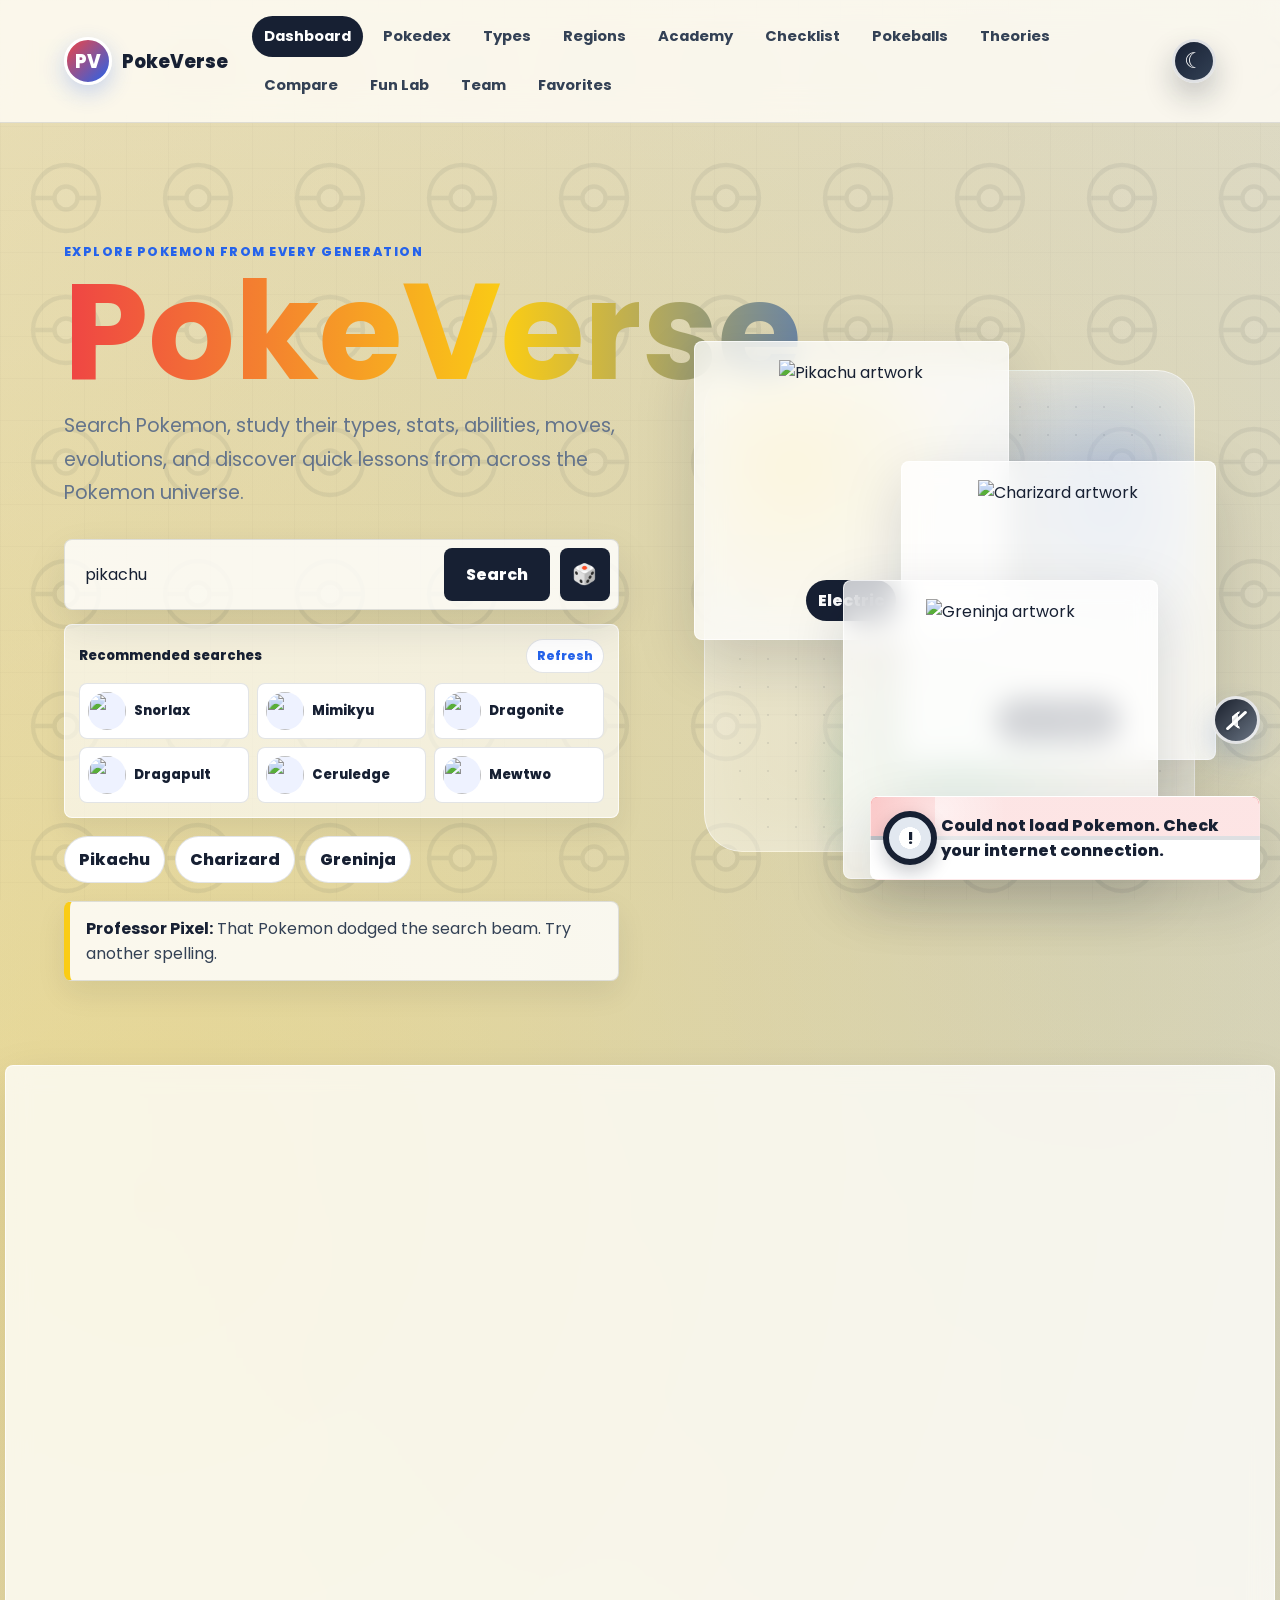
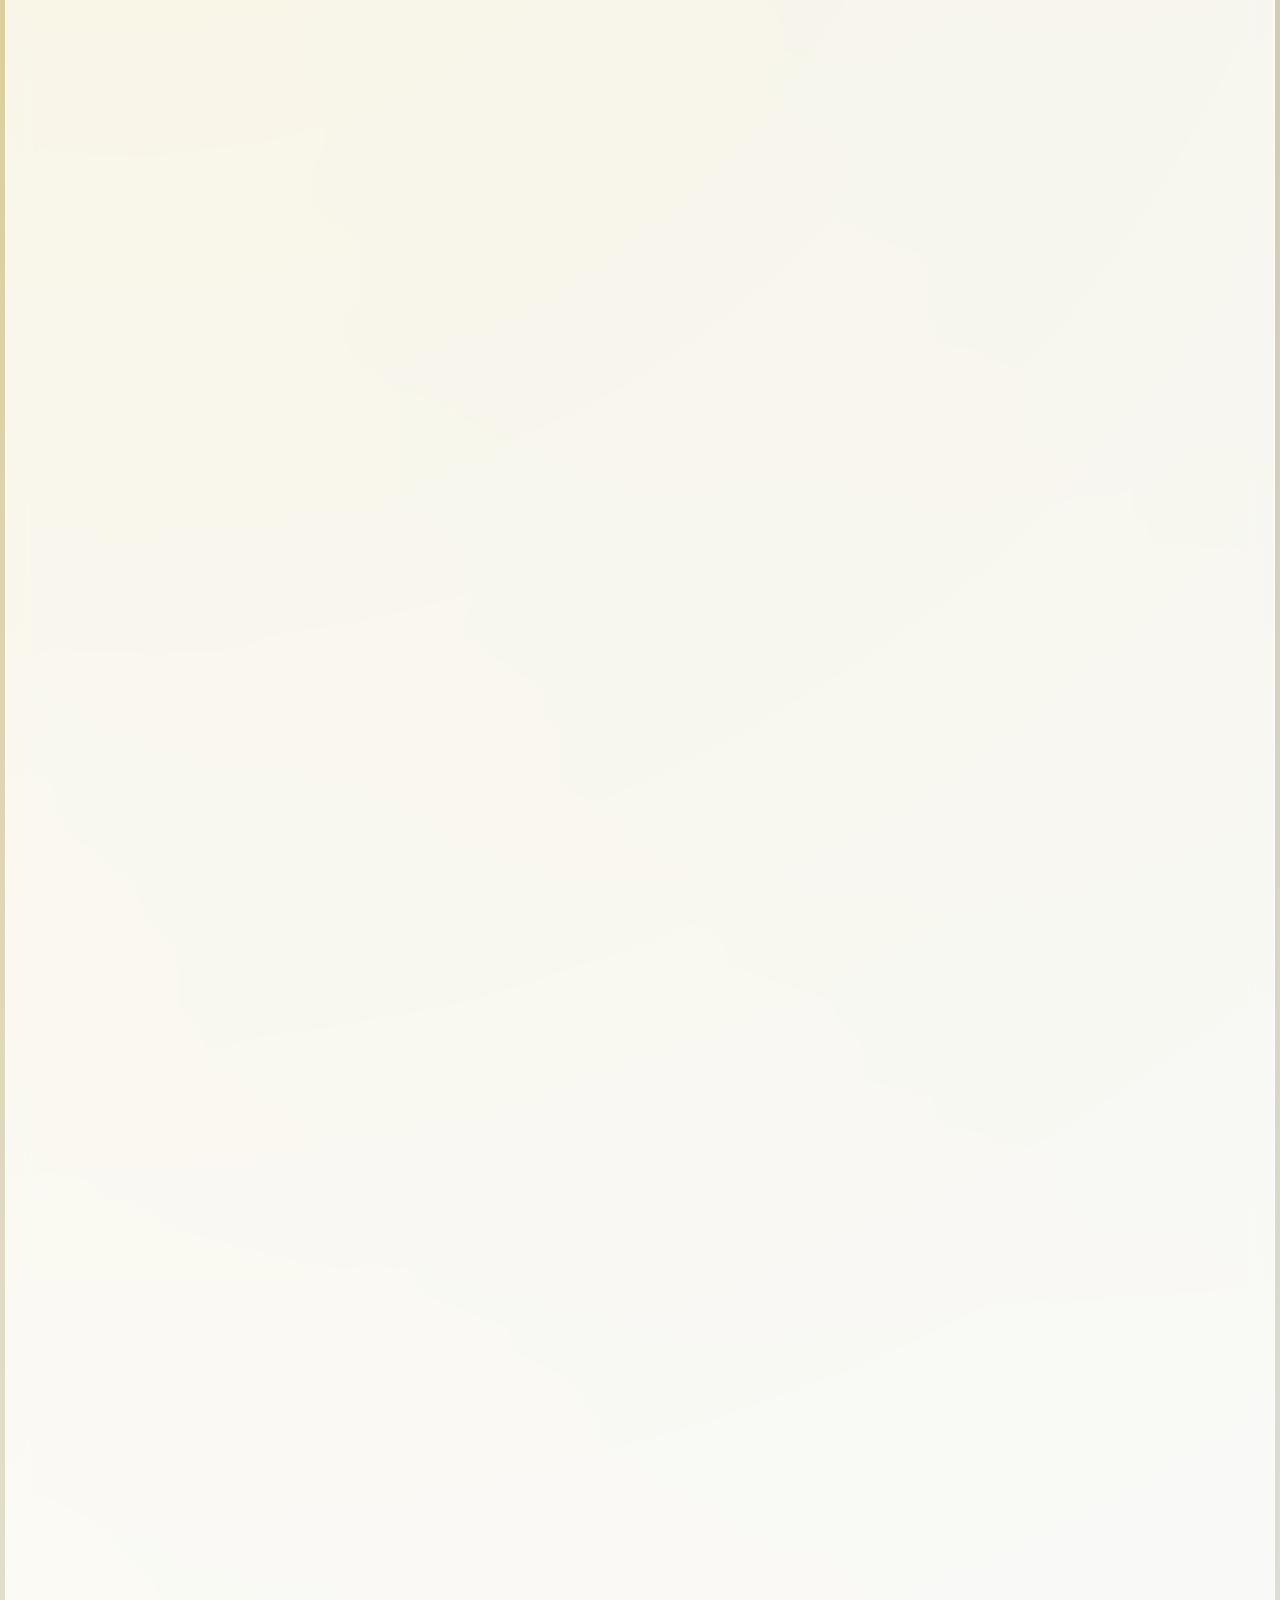
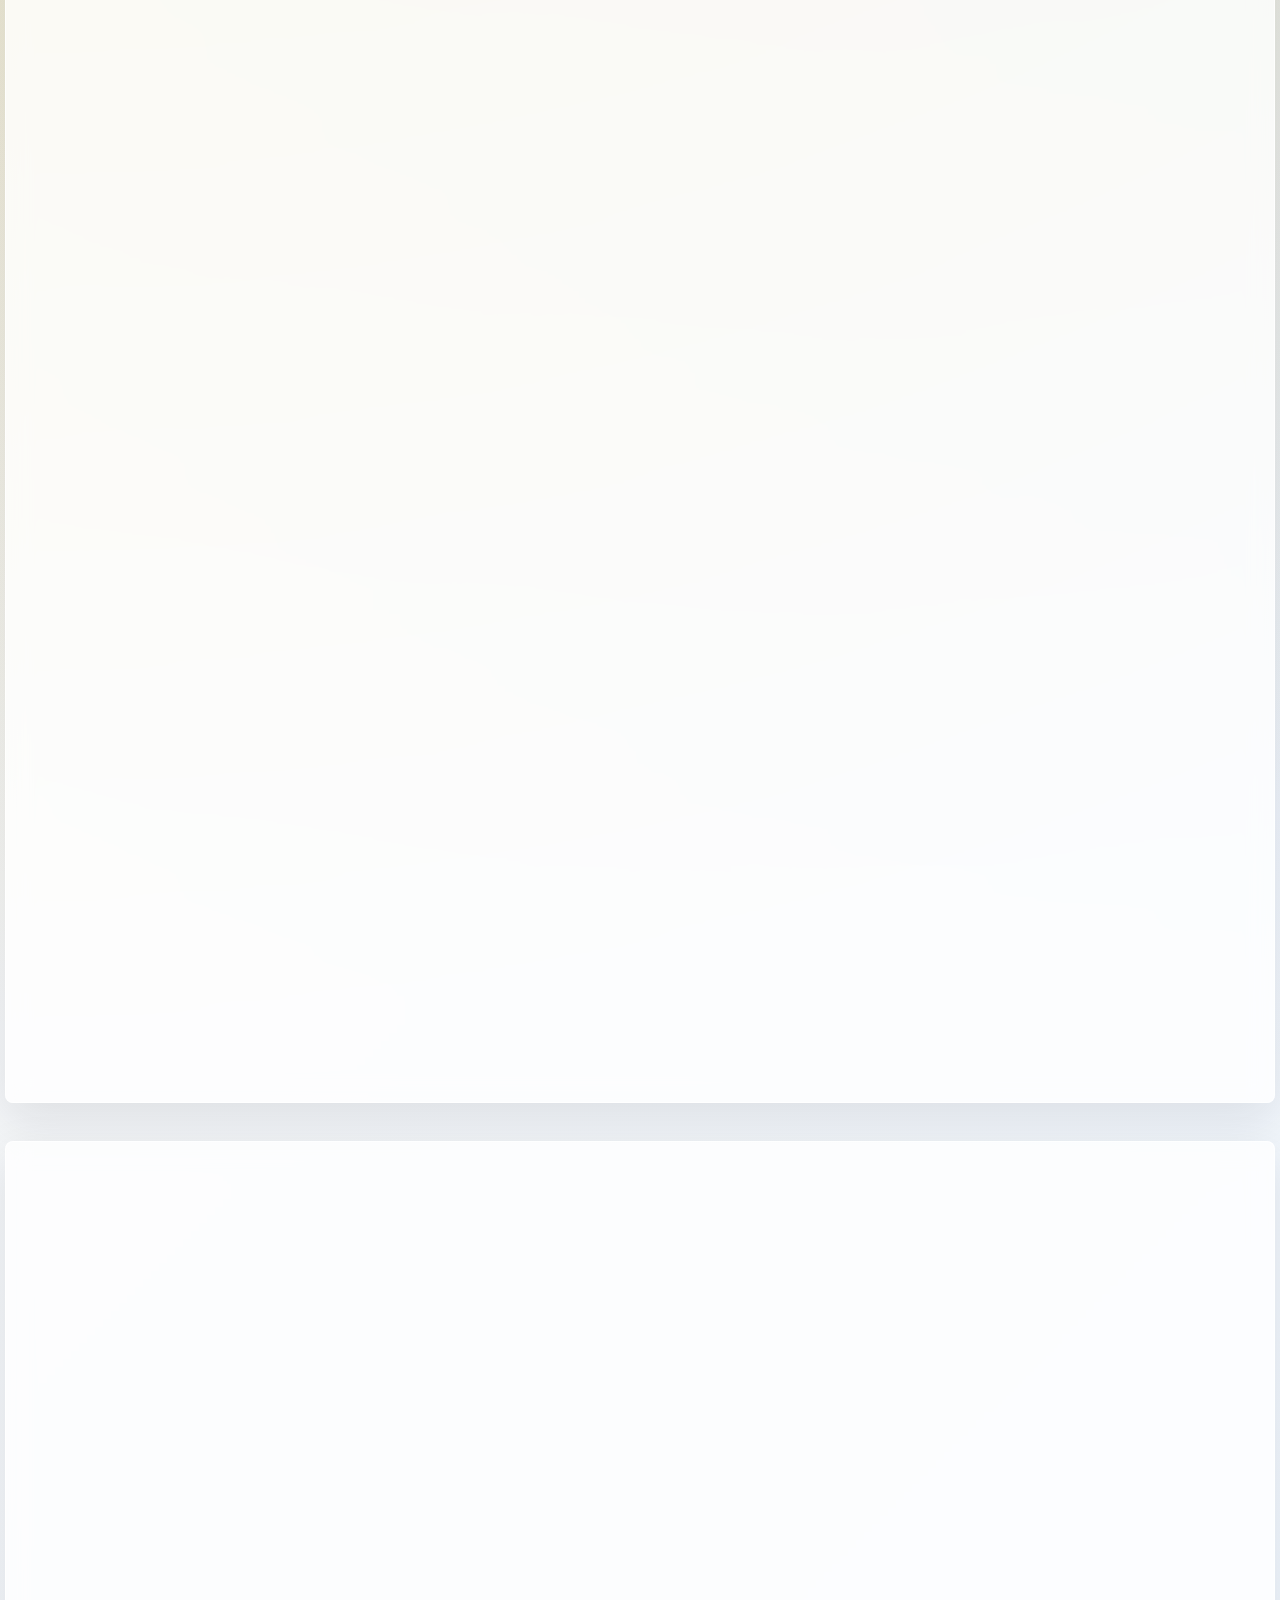
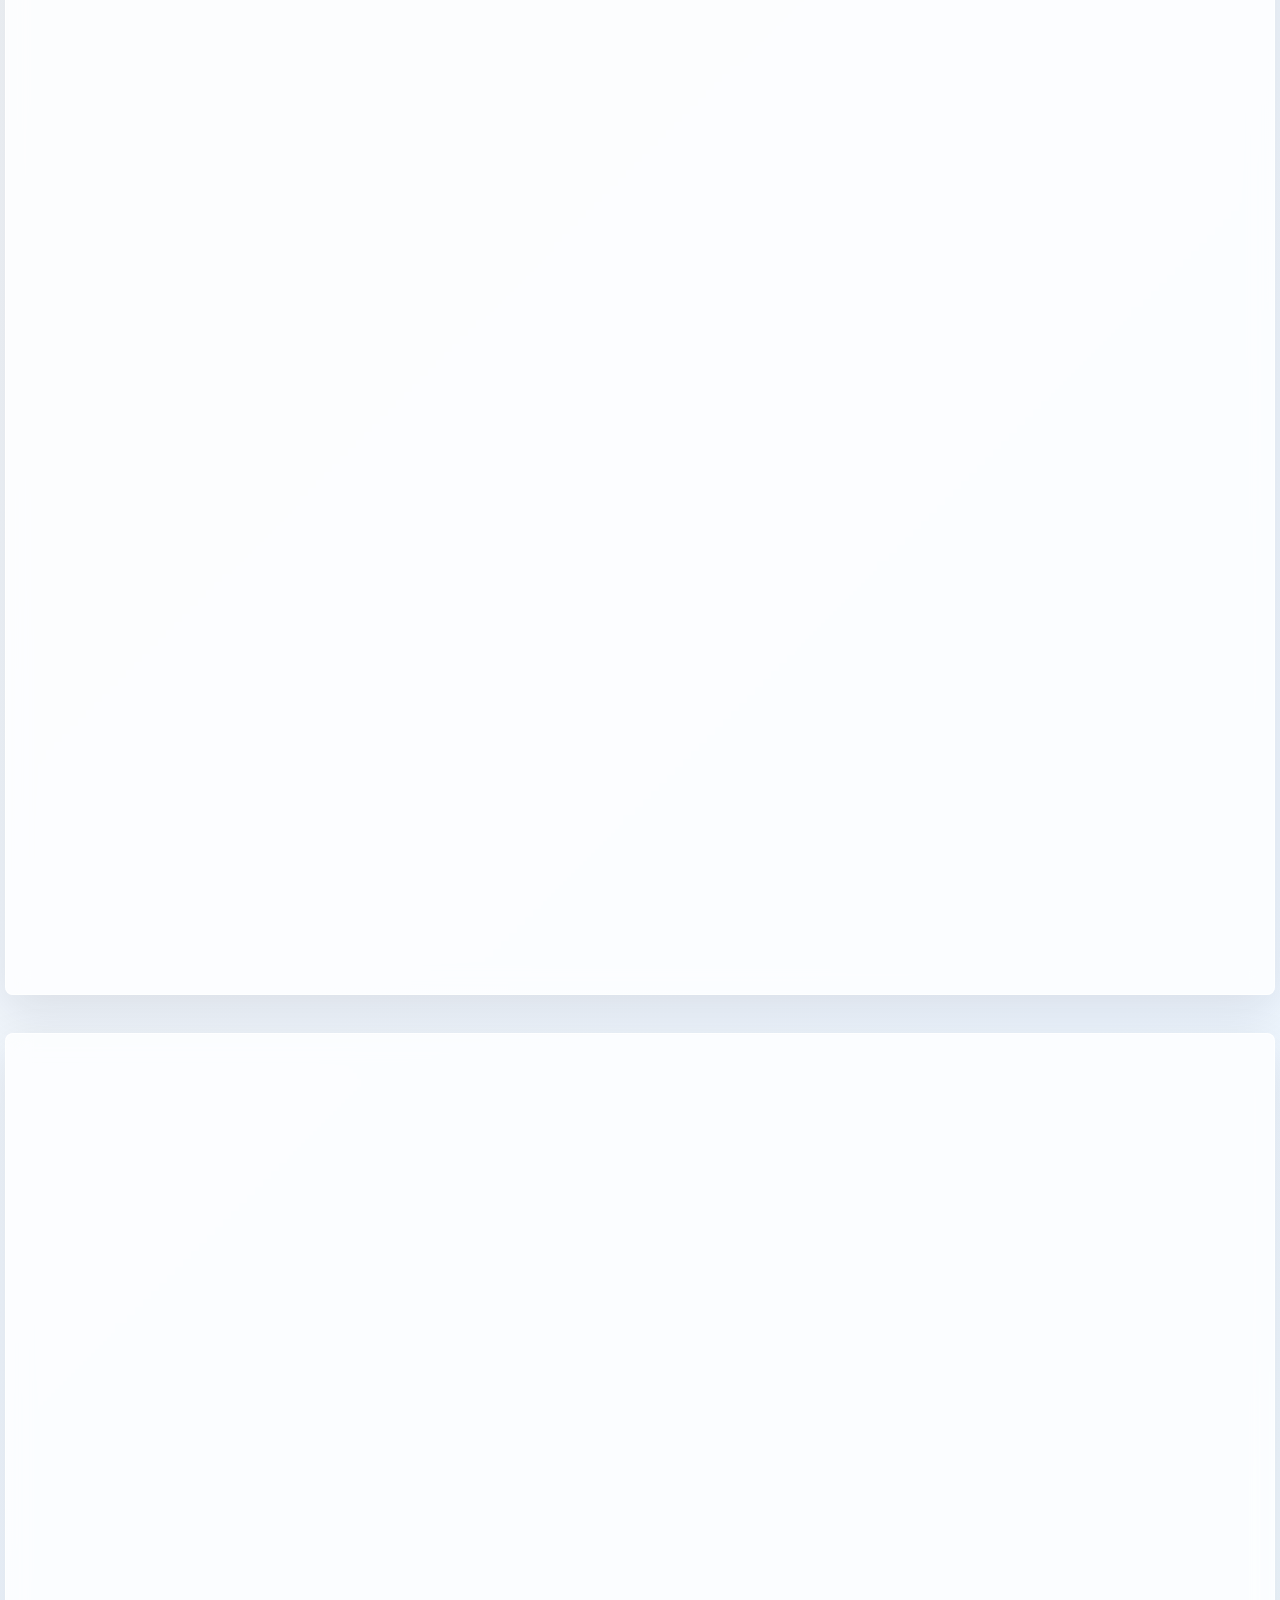
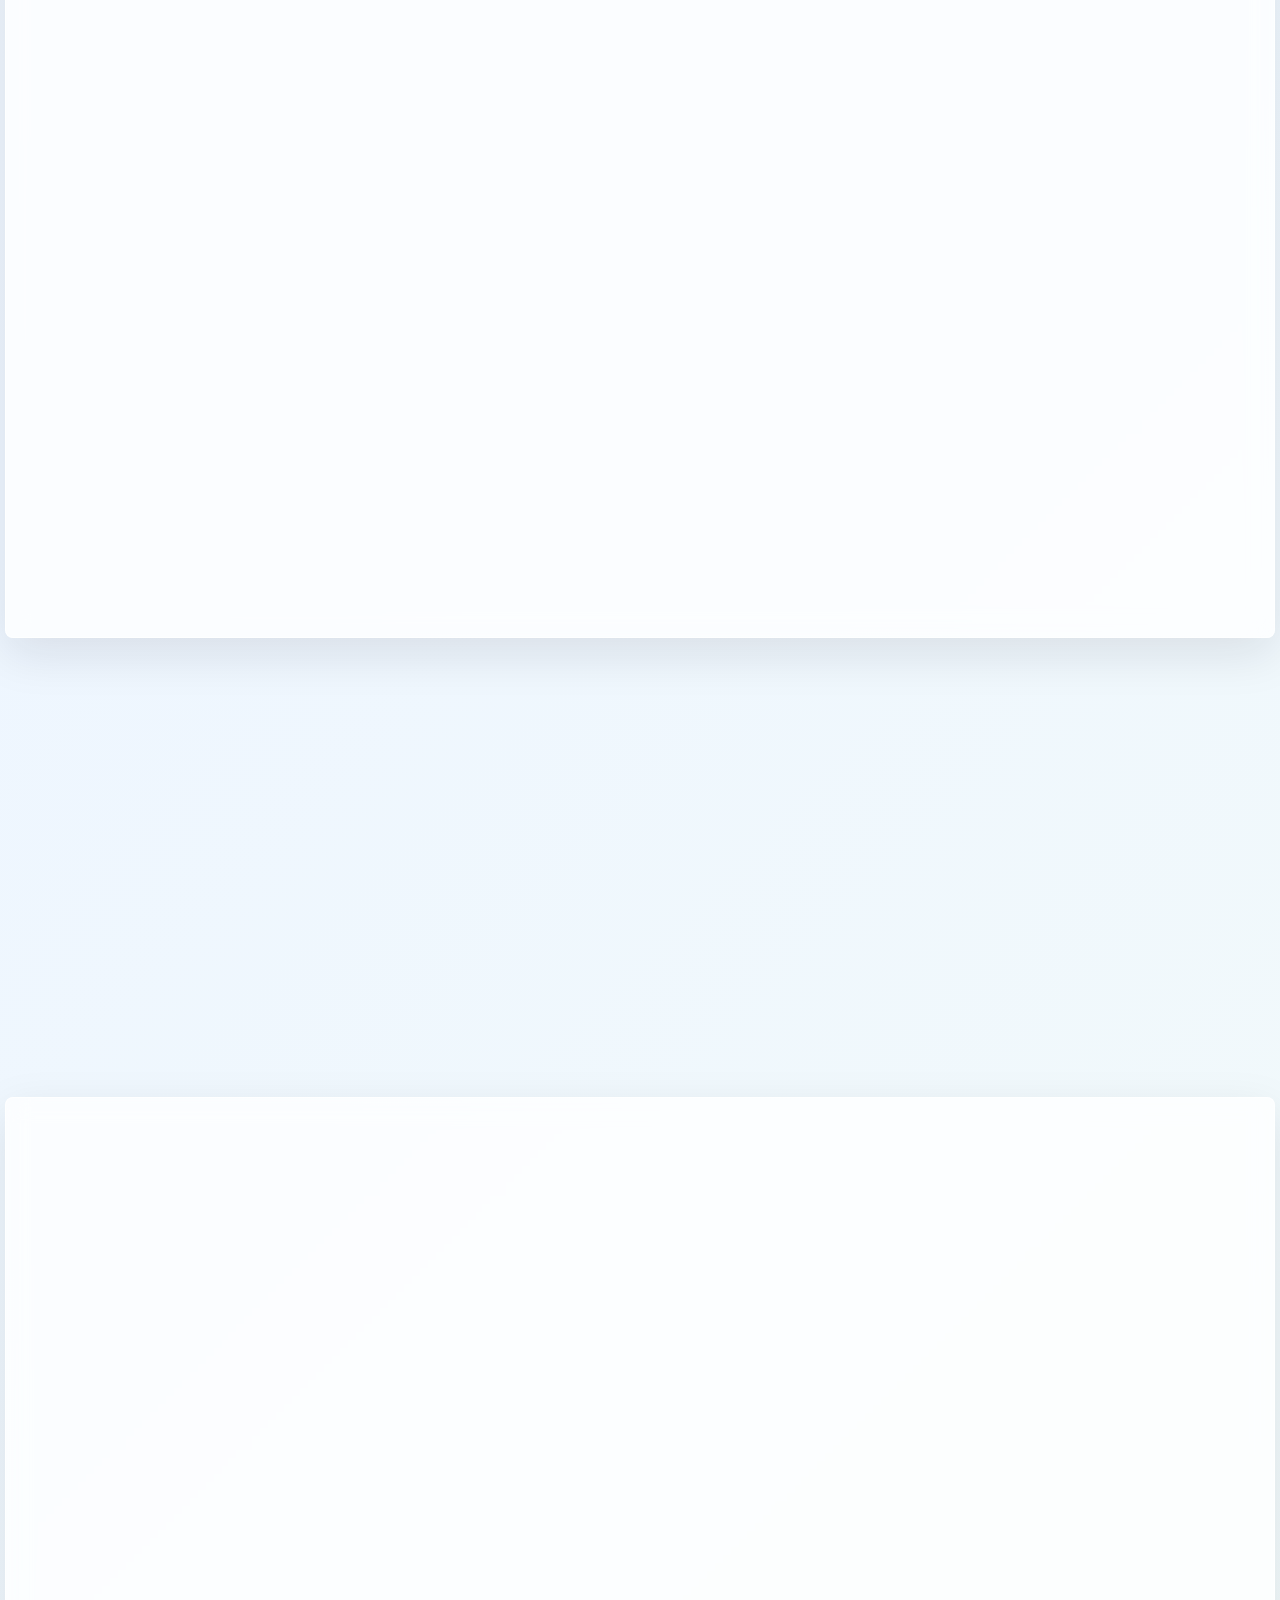
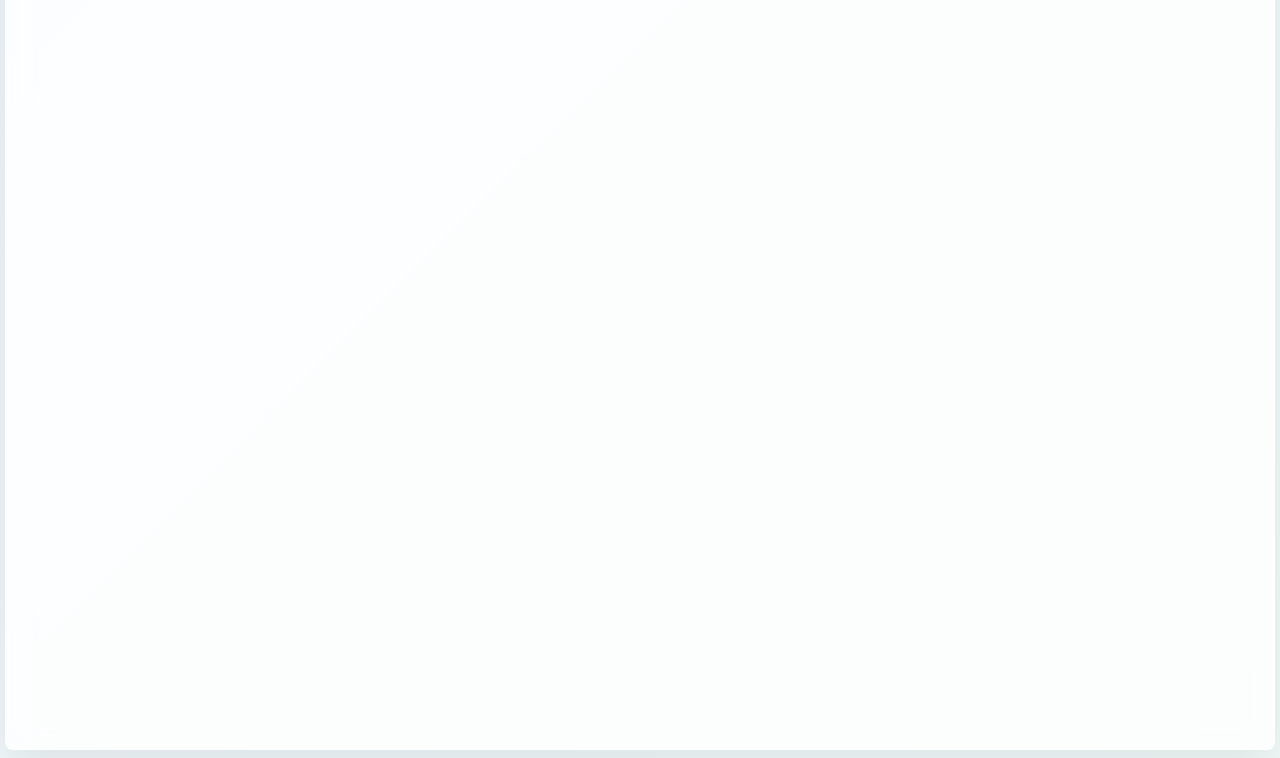
==== commit 58f22ba1: "Complete PokeVerse UX and interactive features" ====
--- a/html/index.html
+++ b/html/index.html
@@ -3,6 +3,18 @@
 <head>
   <meta charset="UTF-8">
   <meta name="viewport" content="width=device-width, initial-scale=1.0">
+  <meta name="color-scheme" content="light dark">
+  <script>
+    (() => {
+      try {
+        const savedTheme = localStorage.getItem("pokeVerseTheme");
+        const preferredTheme = window.matchMedia("(prefers-color-scheme: dark)").matches ? "dark" : "light";
+        document.documentElement.dataset.theme = savedTheme || preferredTheme;
+      } catch (error) {
+        document.documentElement.dataset.theme = "light";
+      }
+    })();
+  </script>
   <title>PokeVerse</title>
   <link rel="stylesheet" href="../css/style.css">
 </head>
@@ -24,6 +36,7 @@
       <a href="theories.html">Theories</a>
       <a href="#compare">Compare</a>
       <a href="#funLab">Fun Lab</a>
+      <a href="#teamBuilder">Team</a>
       <a href="#favorites">Favorites</a>
     </nav>
   </header>
@@ -147,6 +160,75 @@
             <label class="sr-only" for="filterInput">Filter the loaded Pokemon</label>
             <input id="filterInput" type="search" placeholder="Filter loaded Pokemon">
           </div>
+          <details class="dex-filters">
+            <summary>Advanced filters</summary>
+            <div class="dex-filter-grid">
+              <label>
+                <span>Type</span>
+                <select id="typeFilter">
+                  <option value="">Any type</option>
+                  <option>normal</option><option>fire</option><option>water</option><option>electric</option>
+                  <option>grass</option><option>ice</option><option>fighting</option><option>poison</option>
+                  <option>ground</option><option>flying</option><option>psychic</option><option>bug</option>
+                  <option>rock</option><option>ghost</option><option>dragon</option><option>dark</option>
+                  <option>steel</option><option>fairy</option>
+                </select>
+              </label>
+              <label>
+                <span>Generation</span>
+                <select id="generationFilter">
+                  <option value="">Any generation</option>
+                  <option value="1">Generation I</option><option value="2">Generation II</option>
+                  <option value="3">Generation III</option><option value="4">Generation IV</option>
+                  <option value="5">Generation V</option><option value="6">Generation VI</option>
+                  <option value="7">Generation VII</option><option value="8">Generation VIII</option>
+                  <option value="9">Generation IX</option>
+                </select>
+              </label>
+              <label>
+                <span>Region</span>
+                <select id="regionFilter">
+                  <option value="">Any region</option>
+                  <option value="kanto">Kanto</option><option value="johto">Johto</option>
+                  <option value="hoenn">Hoenn</option><option value="sinnoh">Sinnoh</option>
+                  <option value="unova">Unova</option><option value="kalos">Kalos</option>
+                  <option value="alola">Alola</option><option value="galar">Galar</option>
+                  <option value="paldea">Paldea</option>
+                </select>
+              </label>
+              <label>
+                <span>Height</span>
+                <select id="heightFilter">
+                  <option value="">Any height</option>
+                  <option value="short">Under 1 m</option>
+                  <option value="medium">1–2 m</option>
+                  <option value="tall">Over 2 m</option>
+                </select>
+              </label>
+              <label>
+                <span>Minimum total stats</span>
+                <input id="minStatsFilter" type="number" min="0" max="720" step="10" placeholder="Example: 450">
+              </label>
+              <label>
+                <span>Special status</span>
+                <select id="specialFilter">
+                  <option value="">All Pokemon</option>
+                  <option value="legendary">Legendary only</option>
+                  <option value="mythical">Mythical only</option>
+                </select>
+              </label>
+              <label class="filter-wide">
+                <span>Sort</span>
+                <select id="sortFilter">
+                  <option value="id">Pokedex number</option>
+                  <option value="name">Name</option>
+                  <option value="stats-desc">Highest total stats</option>
+                  <option value="height-desc">Tallest first</option>
+                </select>
+              </label>
+              <button class="clear-filters-btn filter-wide" type="button" id="clearFiltersBtn">Clear filters</button>
+            </div>
+          </details>
           <div class="pokemon-list" id="pokemonList" aria-live="polite"></div>
         </aside>
 
@@ -170,6 +252,19 @@
       </div>
       <p class="section-intro">Pokemon types are the elemental categories used for battle matchups and Pokemon identity.</p>
       <div class="type-grid" id="typeGrid"></div>
+
+      <div class="matchup-lab" id="matchupLab">
+        <div>
+          <p class="eyebrow">Interactive matchup tool</p>
+          <h3>Build a battle plan</h3>
+          <p>Select a type to see its offensive strengths and defensive risks.</p>
+        </div>
+        <label class="matchup-select">
+          <span>Pokemon type</span>
+          <select id="matchupType"></select>
+        </label>
+        <div class="matchup-results" id="matchupResults" aria-live="polite"></div>
+      </div>
     </section>
 
     <section class="section-shell" id="compare">
@@ -301,6 +396,31 @@
       <div class="fun-result" id="funResult"></div>
     </section>
 
+    <section class="section-shell" id="teamBuilder">
+      <div class="section-heading">
+        <div>
+          <p class="eyebrow">Team workshop</p>
+          <h2>Build your team of six</h2>
+          <p class="section-intro">Add Pokemon, change their order, and find weaknesses shared across your team. Your lineup stays saved on this device.</p>
+        </div>
+      </div>
+
+      <form class="team-builder-form" id="teamBuilderForm">
+        <label>
+          <span>Pokemon name or ID</span>
+          <input id="teamPokemonInput" type="search" placeholder="Example: Lucario or 448" autocomplete="off">
+        </label>
+        <button type="submit">Add Pokemon</button>
+        <button type="button" id="randomizeTeamBtn">Random team</button>
+        <button type="button" class="secondary-action" id="clearTeamBtn">Clear team</button>
+      </form>
+
+      <div class="team-builder-layout">
+        <div class="team-roster" id="teamRoster" aria-live="polite"></div>
+        <aside class="team-analysis" id="teamAnalysis" aria-live="polite"></aside>
+      </div>
+    </section>
+
     <section class="section-shell" id="favorites">
       <div class="section-heading">
         <div>
@@ -308,6 +428,11 @@
           <h2>Favorite Pokemon</h2>
           <p class="section-intro">Save Pokemon from the Pokedex and watch your personal team shelf come alive. Favorites stay saved on this device after you close the site.</p>
         </div>
+        <div class="favorites-tools">
+          <button type="button" id="exportFavoritesBtn">Export JSON</button>
+          <button type="button" id="importFavoritesBtn">Import JSON</button>
+          <input class="sr-only" id="favoritesFileInput" type="file" accept="application/json,.json">
+        </div>
       </div>
       <div class="favorites-grid" id="favoritesGrid"></div>
     </section>
--- a/css/style.css
+++ b/css/style.css
@@ -13,10 +13,6 @@
   --violet: #7c3aed;
   --shadow: 0 20px 60px rgba(15, 23, 42, 0.15);
   --radius: 8px;
-}
-
-* {
-  box-sizing: border-box;
 }
 
 html {
@@ -894,18 +890,33 @@
 .hero-showcase::before {
   content: "";
   position: absolute;
-  inset: 12% 6%;
-  border: 20px solid rgba(239, 68, 68, 0.78);
-  border-radius: 50%;
+  z-index: 0;
+  inset: 7% 4%;
   background:
-    linear-gradient(#172033, #172033) center / 100% 18px no-repeat,
-    radial-gradient(circle, white 0 44px, #172033 45px 55px, transparent 56px);
-  opacity: 0.26;
-  animation: pulse 4s ease-in-out infinite;
+    radial-gradient(circle at 18% 20%, rgba(250, 204, 21, 0.42), transparent 30%),
+    radial-gradient(circle at 82% 28%, rgba(37, 99, 235, 0.28), transparent 34%),
+    radial-gradient(circle at 52% 86%, rgba(16, 185, 129, 0.24), transparent 32%),
+    rgba(255, 255, 255, 0.34);
+  border: 1px solid rgba(255, 255, 255, 0.62);
+  border-radius: 38px;
+  box-shadow: inset 0 0 70px rgba(255, 255, 255, 0.24);
+}
+
+.hero-showcase::after {
+  content: "";
+  position: absolute;
+  z-index: 0;
+  inset: 11% 8%;
+  background-image: radial-gradient(circle, rgba(23, 32, 51, 0.18) 1.5px, transparent 1.5px);
+  background-size: 28px 28px;
+  border-radius: 30px;
+  opacity: 0.46;
+  pointer-events: none;
 }
 
 .orbit-card {
   position: absolute;
+  z-index: 1;
   display: grid;
   justify-items: center;
   width: min(52%, 300px);
@@ -1426,6 +1437,8 @@
 .type-grid {
   display: grid;
   grid-template-columns: repeat(3, minmax(0, 1fr));
+  grid-auto-rows: max-content;
+  align-items: start;
   gap: 12px;
 }
 
@@ -1434,6 +1447,11 @@
   display: grid;
   align-content: space-between;
   min-height: 92px;
+  width: 100%;
+  height: auto;
+  align-self: start;
+  contain: layout paint;
+  isolation: isolate;
   overflow: hidden;
   padding: 16px;
   color: white;
@@ -1729,111 +1747,280 @@
   padding: clamp(36px, 6vw, 76px) clamp(16px, 5vw, 64px) 42px;
 }
 
-.pokeball-display {
-  display: grid;
-  grid-template-columns: repeat(2, minmax(0, 1fr));
-  gap: 16px;
-  border: 1px solid rgba(255, 255, 255, 0.78);
-  border-radius: var(--radius);
-  background:
-    radial-gradient(circle at 16% 12%, rgba(239, 68, 68, 0.18), transparent 28%),
-    radial-gradient(circle at 86% 18%, rgba(37, 99, 235, 0.16), transparent 30%),
-    rgba(255, 255, 255, 0.72);
-  box-shadow: var(--shadow);
-  padding: 18px;
-}
-
-.main-pokeball {
-  display: grid;
-  justify-items: center;
-  align-content: start;
-  min-height: 240px;
-  padding: 22px 18px;
-  text-align: center;
-  background: rgba(255, 255, 255, 0.9);
-  border: 1px solid var(--line);
-  border-radius: var(--radius);
-  box-shadow: 0 14px 30px rgba(15, 23, 42, 0.08);
-}
-
-.main-pokeball h2 {
-  margin: 14px 0 8px;
-  font-size: clamp(1.35rem, 2.3vw, 2rem);
-}
-
-.main-pokeball p {
-  margin-bottom: 0;
-}
-
-.ball-art {
+.ash-hero-visual {
   position: relative;
-  display: block;
-  width: 118px;
-  aspect-ratio: 1;
+  display: grid;
+  min-height: 590px;
+  margin: 0;
+  place-items: center;
   overflow: hidden;
   background:
-    radial-gradient(circle at 30% 22%, rgba(255, 255, 255, 0.72) 0 12%, transparent 13%),
-    linear-gradient(145deg, rgba(255, 255, 255, 0.3), transparent 36%),
-    linear-gradient(var(--ball-top) 0 47%, var(--ink) 47% 53%, #f8fafc 53% 100%);
-  border: 7px solid #172033;
-  border-radius: 50%;
-  box-shadow:
-    inset -16px -18px 24px rgba(15, 23, 42, 0.22),
-    inset 10px 12px 18px rgba(255, 255, 255, 0.34),
-    0 16px 28px rgba(15, 23, 42, 0.18);
-}
-
-.ball-art::before,
-.ball-art::after {
+    radial-gradient(circle at 50% 44%, rgba(255, 255, 255, 0.96) 0 23%, transparent 24%),
+    radial-gradient(circle at 50% 44%, rgba(250, 204, 21, 0.38) 0 39%, transparent 40%),
+    linear-gradient(145deg, rgba(239, 68, 68, 0.14), rgba(255, 255, 255, 0.82) 45%, rgba(37, 99, 235, 0.18));
+  border: 1px solid rgba(255, 255, 255, 0.86);
+  border-radius: 24px;
+  box-shadow: var(--shadow);
+}
+
+.ash-hero-visual::before,
+.ash-hero-visual::after {
   content: "";
   position: absolute;
   border-radius: 50%;
-}
-
-.ball-art::before {
+  pointer-events: none;
+}
+
+.ash-hero-visual::before {
+  width: 360px;
+  height: 360px;
+  top: -210px;
+  right: -170px;
+  border: 46px solid rgba(37, 99, 235, 0.1);
+}
+
+.ash-hero-visual::after {
+  width: 240px;
+  height: 240px;
+  bottom: -150px;
+  left: -110px;
+  border: 34px solid rgba(239, 68, 68, 0.1);
+}
+
+.ash-hero-visual img {
+  position: relative;
+  z-index: 1;
+  width: auto;
+  max-width: 96%;
+  height: min(570px, 67vw);
+  object-fit: contain;
+  object-position: center bottom;
+  filter: drop-shadow(0 26px 24px rgba(15, 23, 42, 0.2));
+}
+
+.capture-kit {
+  position: relative;
+  overflow: hidden;
+  padding: clamp(18px, 2.5vw, 26px);
+  color: white;
+  background:
+    radial-gradient(circle at 92% 0%, rgba(37, 99, 235, 0.72), transparent 36%),
+    radial-gradient(circle at 0% 100%, rgba(239, 68, 68, 0.45), transparent 34%),
+    #172033;
+  border: 1px solid rgba(255, 255, 255, 0.18);
+  border-radius: 22px;
+  box-shadow: 0 26px 70px rgba(15, 23, 42, 0.28);
+}
+
+.capture-kit::before {
+  content: "";
+  position: absolute;
+  width: 260px;
+  height: 260px;
+  top: -150px;
+  right: -110px;
+  border: 36px solid rgba(255, 255, 255, 0.06);
+  border-radius: 50%;
+  pointer-events: none;
+}
+
+.capture-kit-heading,
+.capture-field-rule {
+  position: relative;
+  z-index: 1;
+  display: flex;
+  align-items: center;
+  justify-content: space-between;
+  gap: 18px;
+}
+
+.capture-kit-heading {
+  margin-bottom: 18px;
+}
+
+.capture-kit-heading .eyebrow {
+  margin-bottom: 7px;
+  color: #93c5fd;
+}
+
+.capture-kit-heading h2 {
+  margin: 0;
+  color: white;
+  font-size: clamp(1.45rem, 2.6vw, 2.15rem);
+}
+
+.capture-kit-count {
+  flex: 0 0 auto;
+  padding: 8px 11px;
+  color: #172033;
+  background: var(--yellow);
+  border-radius: 999px;
+  font-size: 0.76rem;
+  font-weight: 800;
+}
+
+.capture-kit-feature {
+  position: relative;
+  z-index: 1;
+  display: grid;
+  grid-template-columns: minmax(150px, 0.76fr) minmax(0, 1.24fr);
+  gap: clamp(18px, 3vw, 30px);
+  align-items: center;
+  min-height: 230px;
+  padding: clamp(18px, 3vw, 28px);
+  color: var(--ink);
+  background:
+    radial-gradient(circle at 18% 20%, rgba(250, 204, 21, 0.3), transparent 34%),
+    linear-gradient(135deg, #fffdf7, #eaf3ff);
+  border: 1px solid rgba(255, 255, 255, 0.9);
+  border-radius: 16px;
+}
+
+.capture-kit-visual {
+  position: relative;
+  display: grid;
+  min-height: 180px;
+  place-items: center;
+}
+
+.capture-kit-visual img {
+  position: relative;
   z-index: 2;
-  width: 44px;
-  height: 44px;
-  left: calc(50% - 22px);
-  top: calc(50% - 22px);
-  background:
-    radial-gradient(circle at 35% 30%, rgba(255, 255, 255, 0.98) 0 12%, transparent 13%),
-    radial-gradient(circle at 50% 50%, #ffffff 0 25%, #dbe3ee 26% 42%, #f8fafc 43% 58%, #172033 59% 73%, #f8fafc 74% 100%);
-  border: 5px solid #172033;
-  box-shadow:
-    inset -5px -6px 8px rgba(15, 23, 42, 0.24),
-    inset 4px 4px 7px rgba(255, 255, 255, 0.92),
-    0 0 0 5px rgba(255, 255, 255, 0.82),
-    0 5px 9px rgba(15, 23, 42, 0.34);
-}
-
-.ball-art::after {
+  width: clamp(132px, 16vw, 178px);
+  filter: drop-shadow(0 22px 20px rgba(15, 23, 42, 0.25));
+  transform: rotate(-7deg);
+}
+
+.capture-kit-orbit {
+  position: absolute;
+  width: 170px;
+  aspect-ratio: 1;
+  border: 1px dashed rgba(37, 99, 235, 0.32);
+  border-radius: 50%;
+  box-shadow: 0 0 0 18px rgba(37, 99, 235, 0.05);
+}
+
+.capture-kit-visual > span:last-child {
+  position: absolute;
+  z-index: 3;
+  right: 0;
+  bottom: 2px;
+  padding: 7px 10px;
+  color: white;
+  background: var(--blue);
+  border-radius: 999px;
+  font-size: 0.7rem;
+  font-weight: 800;
+  box-shadow: 0 8px 18px rgba(37, 99, 235, 0.24);
+}
+
+.capture-kit-copy h3 {
+  margin-bottom: 10px;
+  font-size: clamp(1.45rem, 2.6vw, 2.25rem);
+  line-height: 1.08;
+}
+
+.capture-kit-copy p {
+  margin-bottom: 14px;
+  line-height: 1.6;
+}
+
+.capture-kit-kicker {
+  margin-bottom: 7px !important;
+  color: var(--blue) !important;
+  font-size: 0.76rem;
+  font-weight: 800;
+  letter-spacing: 0.1em;
+  text-transform: uppercase;
+}
+
+.capture-kit-copy a {
+  display: inline-flex;
+  align-items: center;
+  gap: 8px;
+  color: var(--blue);
+  font-weight: 800;
+}
+
+.capture-kit-copy a:hover {
+  text-decoration: underline;
+  text-underline-offset: 4px;
+}
+
+.capture-route-grid {
+  position: relative;
   z-index: 1;
-  inset: 0;
-  background:
-    linear-gradient(115deg, rgba(255, 255, 255, 0.48) 0 18%, transparent 19% 100%),
-    radial-gradient(circle at 70% 78%, rgba(15, 23, 42, 0.22), transparent 38%);
-}
-
-.ball-art-poke {
-  --ball-top: var(--red);
-}
-
-.ball-art-great {
-  --ball-top: var(--blue);
-}
-
-.ball-art-ultra {
-  --ball-top: var(--ink);
-  background:
-    radial-gradient(circle at 30% 22%, rgba(255, 255, 255, 0.58) 0 12%, transparent 13%),
-    linear-gradient(90deg, transparent 0 24%, var(--yellow) 24% 35%, transparent 35% 65%, var(--yellow) 65% 76%, transparent 76% 100%),
-    linear-gradient(145deg, rgba(255, 255, 255, 0.16), transparent 36%),
-    linear-gradient(var(--ink) 0 47%, var(--ink) 47% 53%, #f8fafc 53% 100%);
-}
-
-.ball-art-master {
-  --ball-top: var(--violet);
+  display: grid;
+  grid-template-columns: repeat(3, minmax(0, 1fr));
+  gap: 10px;
+  margin-top: 12px;
+}
+
+.capture-route {
+  display: grid;
+  grid-template-columns: 48px minmax(0, 1fr);
+  gap: 9px;
+  align-items: center;
+  min-width: 0;
+  padding: 11px;
+  background: rgba(255, 255, 255, 0.08);
+  border: 1px solid rgba(255, 255, 255, 0.12);
+  border-radius: 12px;
+  transition: background 0.18s ease, transform 0.18s ease, border-color 0.18s ease;
+}
+
+.capture-route:hover {
+  background: rgba(255, 255, 255, 0.14);
+  border-color: rgba(255, 255, 255, 0.28);
+  transform: translateY(-2px);
+}
+
+.capture-route img {
+  width: 48px;
+  height: 48px;
+  object-fit: contain;
+  filter: drop-shadow(0 8px 8px rgba(0, 0, 0, 0.22));
+}
+
+.capture-route span {
+  min-width: 0;
+}
+
+.capture-route small,
+.capture-route strong {
+  display: block;
+  overflow: hidden;
+  text-overflow: ellipsis;
+  white-space: nowrap;
+}
+
+.capture-route small {
+  margin-bottom: 2px;
+  color: rgba(255, 255, 255, 0.62);
+  font-size: 0.66rem;
+  font-weight: 700;
+}
+
+.capture-route strong {
+  color: white;
+  font-size: 0.84rem;
+}
+
+.capture-field-rule {
+  margin-top: 14px;
+  padding-top: 14px;
+  border-top: 1px solid rgba(255, 255, 255, 0.12);
+  font-size: 0.78rem;
+}
+
+.capture-field-rule strong {
+  flex: 0 0 auto;
+  color: var(--yellow);
+}
+
+.capture-field-rule span {
+  color: rgba(255, 255, 255, 0.72);
+  text-align: right;
 }
 
 .pokeball-grid,
@@ -2616,6 +2803,564 @@
   box-shadow: 0 18px 40px rgba(124, 58, 237, 0.28);
 }
 
+.theme-toggle {
+  display: grid;
+  flex: 0 0 auto;
+  width: 44px;
+  height: 44px;
+  place-items: center;
+  padding: 0;
+  color: white;
+  background: linear-gradient(135deg, #172033, #334155);
+  border: 3px solid rgba(255, 255, 255, 0.86);
+  border-radius: 50%;
+  box-shadow: 0 14px 30px rgba(15, 23, 42, 0.24);
+  font-size: 1.35rem;
+  line-height: 1;
+  transition: transform 0.2s ease, box-shadow 0.2s ease, background 0.2s ease;
+}
+
+.header-controls {
+  display: flex;
+  flex: 0 0 auto;
+  align-items: center;
+  gap: 8px;
+}
+
+.theme-toggle:hover {
+  transform: translateY(-3px) scale(1.04);
+  box-shadow: 0 18px 40px rgba(37, 99, 235, 0.3);
+}
+
+.dex-filters {
+  margin: 0 0 14px;
+  padding: 10px 12px;
+  background: white;
+  border: 1px solid var(--line);
+  border-radius: var(--radius);
+}
+
+.dex-filters summary {
+  cursor: pointer;
+  color: var(--ink);
+  font-weight: 800;
+}
+
+.dex-filter-grid {
+  display: grid;
+  grid-template-columns: repeat(2, minmax(0, 1fr));
+  gap: 10px;
+  margin-top: 12px;
+}
+
+.dex-filter-grid label,
+.team-builder-form label,
+.matchup-select {
+  display: grid;
+  gap: 6px;
+  color: var(--muted);
+  font-size: 0.78rem;
+  font-weight: 800;
+}
+
+.dex-filter-grid :is(input, select),
+.team-builder-form input,
+.matchup-select select {
+  width: 100%;
+  min-height: 42px;
+  padding: 9px 10px;
+  color: var(--ink);
+  background: var(--paper);
+  border: 1px solid var(--line);
+  border-radius: 10px;
+}
+
+.filter-wide {
+  grid-column: 1 / -1;
+}
+
+.clear-filters-btn,
+.favorites-tools button,
+.team-builder-form button,
+.share-pokemon-btn {
+  min-height: 42px;
+  padding: 10px 14px;
+  color: white;
+  background: var(--blue);
+  border-radius: 12px;
+  font-weight: 800;
+}
+
+.clear-filters-btn,
+.team-builder-form .secondary-action {
+  color: var(--ink);
+  background: transparent;
+  border: 1px solid var(--line);
+}
+
+.matchup-lab {
+  display: grid;
+  grid-template-columns: minmax(230px, 0.8fr) minmax(180px, 0.4fr) minmax(0, 1.8fr);
+  align-items: start;
+  gap: 22px;
+  margin-top: 28px;
+  padding: 24px;
+  background: linear-gradient(135deg, rgba(239, 246, 255, 0.9), rgba(255, 251, 235, 0.9));
+  border: 1px solid var(--line);
+  border-radius: var(--radius);
+}
+
+.matchup-lab h3,
+.team-analysis h3,
+.team-analysis h4 {
+  margin: 0 0 8px;
+}
+
+.matchup-results {
+  display: grid;
+  grid-template-columns: repeat(2, minmax(0, 1fr));
+  gap: 10px;
+}
+
+.matchup-group {
+  padding: 12px;
+  background: white;
+  border: 1px solid var(--line);
+  border-left: 4px solid var(--blue);
+  border-radius: 12px;
+}
+
+.matchup-group.danger { border-left-color: var(--red); }
+.matchup-group.resist { border-left-color: #10b981; }
+.matchup-group.immune { border-left-color: #8b5cf6; }
+.matchup-group.muted { border-left-color: #94a3b8; }
+
+.matchup-group h4 {
+  margin: 0 0 8px;
+  font-size: 0.82rem;
+}
+
+.matchup-badges {
+  display: flex;
+  flex-wrap: wrap;
+  gap: 6px;
+}
+
+.team-builder-form {
+  display: grid;
+  grid-template-columns: minmax(220px, 1fr) auto auto auto;
+  align-items: end;
+  gap: 12px;
+  margin-bottom: 20px;
+  padding: 16px;
+  background: rgba(248, 250, 252, 0.86);
+  border: 1px solid var(--line);
+  border-radius: var(--radius);
+}
+
+.team-builder-layout {
+  display: grid;
+  grid-template-columns: minmax(0, 2fr) minmax(240px, 0.75fr);
+  gap: 18px;
+  align-items: start;
+}
+
+.team-roster {
+  display: grid;
+  grid-template-columns: repeat(3, minmax(0, 1fr));
+  gap: 14px;
+}
+
+.trainer-team-card,
+.empty-team-slot,
+.team-analysis {
+  background: white;
+  border: 1px solid var(--line);
+  border-radius: var(--radius);
+  box-shadow: 0 12px 26px rgba(15, 23, 42, 0.06);
+}
+
+.trainer-team-card { overflow: hidden; }
+
+.team-card-main {
+  position: relative;
+  display: grid;
+  justify-items: center;
+  width: 100%;
+  padding: 12px;
+  color: var(--ink);
+  background: transparent;
+}
+
+.team-card-main img {
+  width: 110px;
+  height: 110px;
+  object-fit: contain;
+}
+
+.team-card-main small { color: var(--muted); }
+
+.team-position {
+  position: absolute;
+  top: 10px;
+  left: 10px;
+  display: grid;
+  width: 28px;
+  height: 28px;
+  place-items: center;
+  color: white;
+  background: var(--blue);
+  border-radius: 50%;
+  font-weight: 900;
+}
+
+.team-card-controls {
+  display: grid;
+  grid-template-columns: repeat(3, 1fr);
+  border-top: 1px solid var(--line);
+}
+
+.team-card-controls button {
+  min-height: 38px;
+  color: var(--ink);
+  background: transparent;
+  border-right: 1px solid var(--line);
+  font-size: 1.1rem;
+  font-weight: 900;
+}
+
+.team-card-controls button:last-child { border-right: 0; color: var(--red); }
+.team-card-controls button:disabled { opacity: 0.3; }
+
+.empty-team-slot {
+  display: grid;
+  min-height: 188px;
+  place-items: center;
+  align-content: center;
+  gap: 8px;
+  color: var(--muted);
+  border-style: dashed;
+}
+
+.empty-team-slot span {
+  display: grid;
+  width: 44px;
+  height: 44px;
+  place-items: center;
+  background: #eef2ff;
+  border-radius: 50%;
+  font-weight: 900;
+}
+
+.team-analysis {
+  position: sticky;
+  top: 100px;
+  padding: 18px;
+}
+
+.team-analysis-facts {
+  display: grid;
+  grid-template-columns: 1fr 1fr;
+  gap: 10px;
+  margin: 16px 0;
+}
+
+.team-analysis-facts p {
+  display: grid;
+  gap: 2px;
+  margin: 0;
+  padding: 12px;
+  background: #f8fafc;
+  border-radius: 12px;
+}
+
+.team-analysis-facts strong { color: var(--blue); font-size: 1.5rem; }
+.team-analysis-facts span { color: var(--muted); font-size: 0.75rem; }
+
+.weakness-list {
+  display: flex;
+  flex-wrap: wrap;
+  gap: 8px;
+}
+
+.weakness-list > span {
+  padding: 7px 10px;
+  color: white;
+  background: var(--type-color);
+  border-radius: 999px;
+  font-size: 0.78rem;
+  font-weight: 800;
+}
+
+.favorites-tools {
+  display: flex;
+  flex-wrap: wrap;
+  gap: 8px;
+}
+
+.share-pokemon-btn { margin-left: 8px; background: #0f766e; }
+
+.site-footer {
+  position: relative;
+  z-index: 1;
+  margin-top: 48px;
+  color: #dbeafe;
+  background: #0f172a;
+  border-top: 4px solid var(--yellow);
+}
+
+.footer-inner {
+  display: grid;
+  grid-template-columns: 1fr auto minmax(260px, 1fr);
+  gap: 36px;
+  width: min(1180px, calc(100% - 32px));
+  margin: auto;
+  padding: 38px 0;
+}
+
+.footer-brand > a {
+  display: inline-flex;
+  align-items: center;
+  gap: 9px;
+  color: white;
+  font-size: 1.25rem;
+  font-weight: 900;
+}
+
+.footer-brand p,
+.footer-meta p,
+.footer-meta small { color: #94a3b8; }
+
+.footer-links {
+  display: grid;
+  gap: 8px;
+}
+
+.footer-links a,
+.footer-meta a { color: #bfdbfe; font-weight: 700; }
+.footer-links a:hover,
+.footer-meta a:hover { color: var(--yellow); }
+.footer-meta { display: grid; align-content: start; gap: 8px; }
+
+html[data-theme="dark"] {
+  color-scheme: dark;
+  --ink: #e7edf7;
+  --muted: #a8b4c7;
+  --paper: #0b1120;
+  --panel: #111827;
+  --line: rgba(148, 163, 184, 0.22);
+  --shadow: 0 20px 60px rgba(0, 0, 0, 0.36);
+}
+
+html[data-theme="dark"] body,
+html[data-theme="dark"] body.theory-page,
+html[data-theme="dark"] body.regions-page,
+html[data-theme="dark"] body.pokeballs-page {
+  background:
+    radial-gradient(circle at 12% 10%, rgba(250, 204, 21, 0.1), transparent 28%),
+    radial-gradient(circle at 86% 8%, rgba(37, 99, 235, 0.18), transparent 30%),
+    linear-gradient(135deg, #070b14 0%, #0b1120 52%, #111827 100%);
+}
+
+html[data-theme="dark"] body::before {
+  opacity: 0.42;
+  background-image:
+    linear-gradient(rgba(148, 163, 184, 0.06) 1px, transparent 1px),
+    linear-gradient(90deg, rgba(148, 163, 184, 0.06) 1px, transparent 1px);
+}
+
+html[data-theme="dark"] body::after {
+  opacity: 0.06;
+  filter: invert(1);
+}
+
+html[data-theme="dark"] .site-header {
+  background: rgba(7, 11, 20, 0.88);
+  border-bottom-color: rgba(148, 163, 184, 0.18);
+}
+
+html[data-theme="dark"] .site-nav a {
+  color: #cbd5e1;
+}
+
+html[data-theme="dark"] .site-nav a:hover,
+html[data-theme="dark"] .site-nav a.active,
+html[data-theme="dark"] .site-nav a[aria-current="page"],
+html[data-theme="dark"] .site-nav a[aria-current="true"] {
+  color: white;
+  background: var(--blue);
+}
+
+html[data-theme="dark"] :is(
+  .section-shell,
+  .dex-panel,
+  .detail-panel,
+  .hero-search,
+  .search-suggestions,
+  .search-recommendations,
+  .professor-note,
+  .mission-card,
+  .spotlight-card,
+  .portal-card,
+  .orbit-card,
+  .mini-search,
+  .list-card,
+  .favorite-card,
+  .evolution-node,
+  .fact-card,
+  .compare-summary,
+  .compare-card,
+  .compare-stat-row,
+  .stats-card,
+  .moves-card,
+  .evolution-card,
+  .lesson-grid article,
+  .region-card,
+  .fun-grid button,
+  .fun-grid article,
+  .team-grid button,
+  .quiz-feedback button,
+  .pokeball-card,
+  .capture-steps article,
+  .region-detail-card,
+  .theory-card,
+  .research-list article,
+  .mystery-grid article,
+  .soft-message,
+  .favorites-summary,
+  .favorites-empty,
+  .compare-form label,
+  .quiz-card label,
+  .dex-filters,
+  .matchup-lab,
+  .matchup-group,
+  .team-builder-form,
+  .trainer-team-card,
+  .empty-team-slot,
+  .team-analysis,
+  .team-analysis-facts p
+) {
+  background: rgba(17, 24, 39, 0.9);
+  border-color: rgba(148, 163, 184, 0.2);
+}
+
+html[data-theme="dark"] :is(
+  .pill-link,
+  .nav-toggle,
+  .search-recommendations > div:first-child button,
+  .recommendation-list button,
+  .quick-actions button,
+  .team-grid button,
+  .quiz-feedback button,
+  .clear-filters-btn,
+  .team-builder-form .secondary-action,
+  .team-card-controls button
+) {
+  color: var(--ink);
+  background: #172033;
+  border-color: rgba(148, 163, 184, 0.24);
+}
+
+html[data-theme="dark"] :is(
+  .pill-link:hover,
+  .retry-search-btn,
+  .hero-search button,
+  .panel-title button,
+  .favorite-btn,
+  .region-card button,
+  .compare-form button,
+  .quiz-feedback button:hover,
+  .mission-card button,
+  .spotlight-card button,
+  .search-suggestions button:hover,
+  .search-suggestions button[aria-selected="true"]
+) {
+  color: white;
+  background: var(--blue);
+}
+
+html[data-theme="dark"] :is(.mission-badge, .portal-card > span, .orbit-card > span, .ball-chip.chip-dark) {
+  color: white;
+  background: #334155;
+}
+
+html[data-theme="dark"] :is(input, textarea, select) {
+  color: var(--ink);
+  background: #0f172a;
+  border-color: rgba(148, 163, 184, 0.24);
+}
+
+html[data-theme="dark"] :is(input, textarea)::placeholder {
+  color: #8492a6;
+  opacity: 1;
+}
+
+html[data-theme="dark"] :is(.professor-note, .site-nav a, .capture-field-rule span) {
+  color: var(--muted);
+}
+
+html[data-theme="dark"] :is(.recommendation-list img, .list-card img, .favorite-open img) {
+  background: #0f172a;
+}
+
+html[data-theme="dark"] .type-symbol {
+  color: var(--ink);
+  background: #263247;
+}
+
+html[data-theme="dark"] :is(.stat-track, .team-meter, .evidence-meter) {
+  background: #263247;
+}
+
+html[data-theme="dark"] .empty-team-slot span {
+  background: #263247;
+}
+
+html[data-theme="dark"] .ash-hero-visual {
+  background:
+    radial-gradient(circle at 50% 44%, rgba(30, 41, 59, 0.96) 0 25%, transparent 26%),
+    radial-gradient(circle at 50% 44%, rgba(37, 99, 235, 0.2) 0 42%, transparent 43%),
+    linear-gradient(145deg, rgba(127, 29, 29, 0.28), rgba(15, 23, 42, 0.94) 48%, rgba(30, 64, 175, 0.26));
+  border-color: rgba(148, 163, 184, 0.2);
+}
+
+html[data-theme="dark"] .hero-showcase::before {
+  background:
+    radial-gradient(circle at 18% 20%, rgba(250, 204, 21, 0.16), transparent 30%),
+    radial-gradient(circle at 82% 28%, rgba(37, 99, 235, 0.24), transparent 34%),
+    radial-gradient(circle at 52% 86%, rgba(16, 185, 129, 0.15), transparent 32%),
+    rgba(15, 23, 42, 0.5);
+  border-color: rgba(148, 163, 184, 0.16);
+  box-shadow: inset 0 0 70px rgba(15, 23, 42, 0.24);
+}
+
+html[data-theme="dark"] .hero-showcase::after {
+  background-image: radial-gradient(circle, rgba(203, 213, 225, 0.18) 1.5px, transparent 1.5px);
+  opacity: 0.36;
+}
+
+html[data-theme="dark"] .theory-board,
+html[data-theme="dark"] .spotlight-art {
+  border-color: rgba(148, 163, 184, 0.22);
+}
+
+html[data-theme="dark"] .toast::after {
+  background:
+    radial-gradient(circle at 18% 18%, rgba(255, 255, 255, 0.12), transparent 20%),
+    linear-gradient(90deg, rgba(30, 41, 59, 0.92) 0 64px, rgba(17, 24, 39, 0.96) 64px 100%);
+}
+
+html[data-theme="dark"] .theme-toggle {
+  color: #172033;
+  background: linear-gradient(135deg, var(--yellow), #f59e0b);
+  border-color: rgba(255, 255, 255, 0.68);
+}
+
+html[data-theme="dark"] .site-header.nav-enhanced .site-nav {
+  background: #111827;
+  border-color: rgba(148, 163, 184, 0.22);
+}
+
 .has-ripple {
   overflow: hidden;
 }
@@ -2748,7 +3493,8 @@
 
   .scroll-progress,
   .back-to-top,
-  .sound-toggle {
+  .sound-toggle,
+  .theme-toggle {
     transition: none;
   }
 
@@ -2778,8 +3524,15 @@
     display: inline-flex;
   }
 
+  .site-header.nav-enhanced .header-controls {
+    grid-column: 2;
+    grid-row: 1;
+    justify-self: end;
+  }
+
   .site-header.nav-enhanced .site-nav {
     grid-column: 1 / -1;
+    grid-row: 2;
     width: 100%;
     display: none;
     max-height: min(65vh, 520px);
@@ -2870,6 +3623,20 @@
   .toast {
     backdrop-filter: none;
   }
+
+  .matchup-lab,
+  .team-builder-layout,
+  .footer-inner {
+    grid-template-columns: 1fr;
+  }
+
+  .team-analysis { position: static; }
+
+  .team-builder-form {
+    grid-template-columns: 1fr 1fr;
+  }
+
+  .team-builder-form label { grid-column: 1 / -1; }
 }
 
 @media (max-width: 720px) {
@@ -2887,7 +3654,6 @@
   }
 
   .profile-hero,
-  .pokeball-display,
   .spotlight-card,
   .detail-grid,
   .empty-state,
@@ -2934,6 +3700,32 @@
 
   .type-grid {
     grid-template-columns: 1fr;
+  }
+
+  .team-roster,
+  .matchup-results,
+  .dex-filter-grid {
+    grid-template-columns: 1fr;
+  }
+
+  .filter-wide { grid-column: auto; }
+
+  .team-builder-form { grid-template-columns: 1fr; }
+  .team-builder-form label { grid-column: auto; }
+
+  .section-heading { align-items: start; flex-direction: column; }
+
+  .share-pokemon-btn {
+    display: block;
+    margin: 8px 0 0;
+  }
+
+  .ash-hero-visual {
+    min-height: 480px;
+  }
+
+  .ash-hero-visual img {
+    height: 460px;
   }
 
   .favorites-empty {
@@ -2983,6 +3775,15 @@
     flex: 1 1 140px;
   }
 
+  .ash-hero-visual {
+    min-height: 390px;
+    border-radius: 16px;
+  }
+
+  .ash-hero-visual img {
+    height: 380px;
+  }
+
   .hero-search {
     grid-template-columns: 1fr 52px;
   }
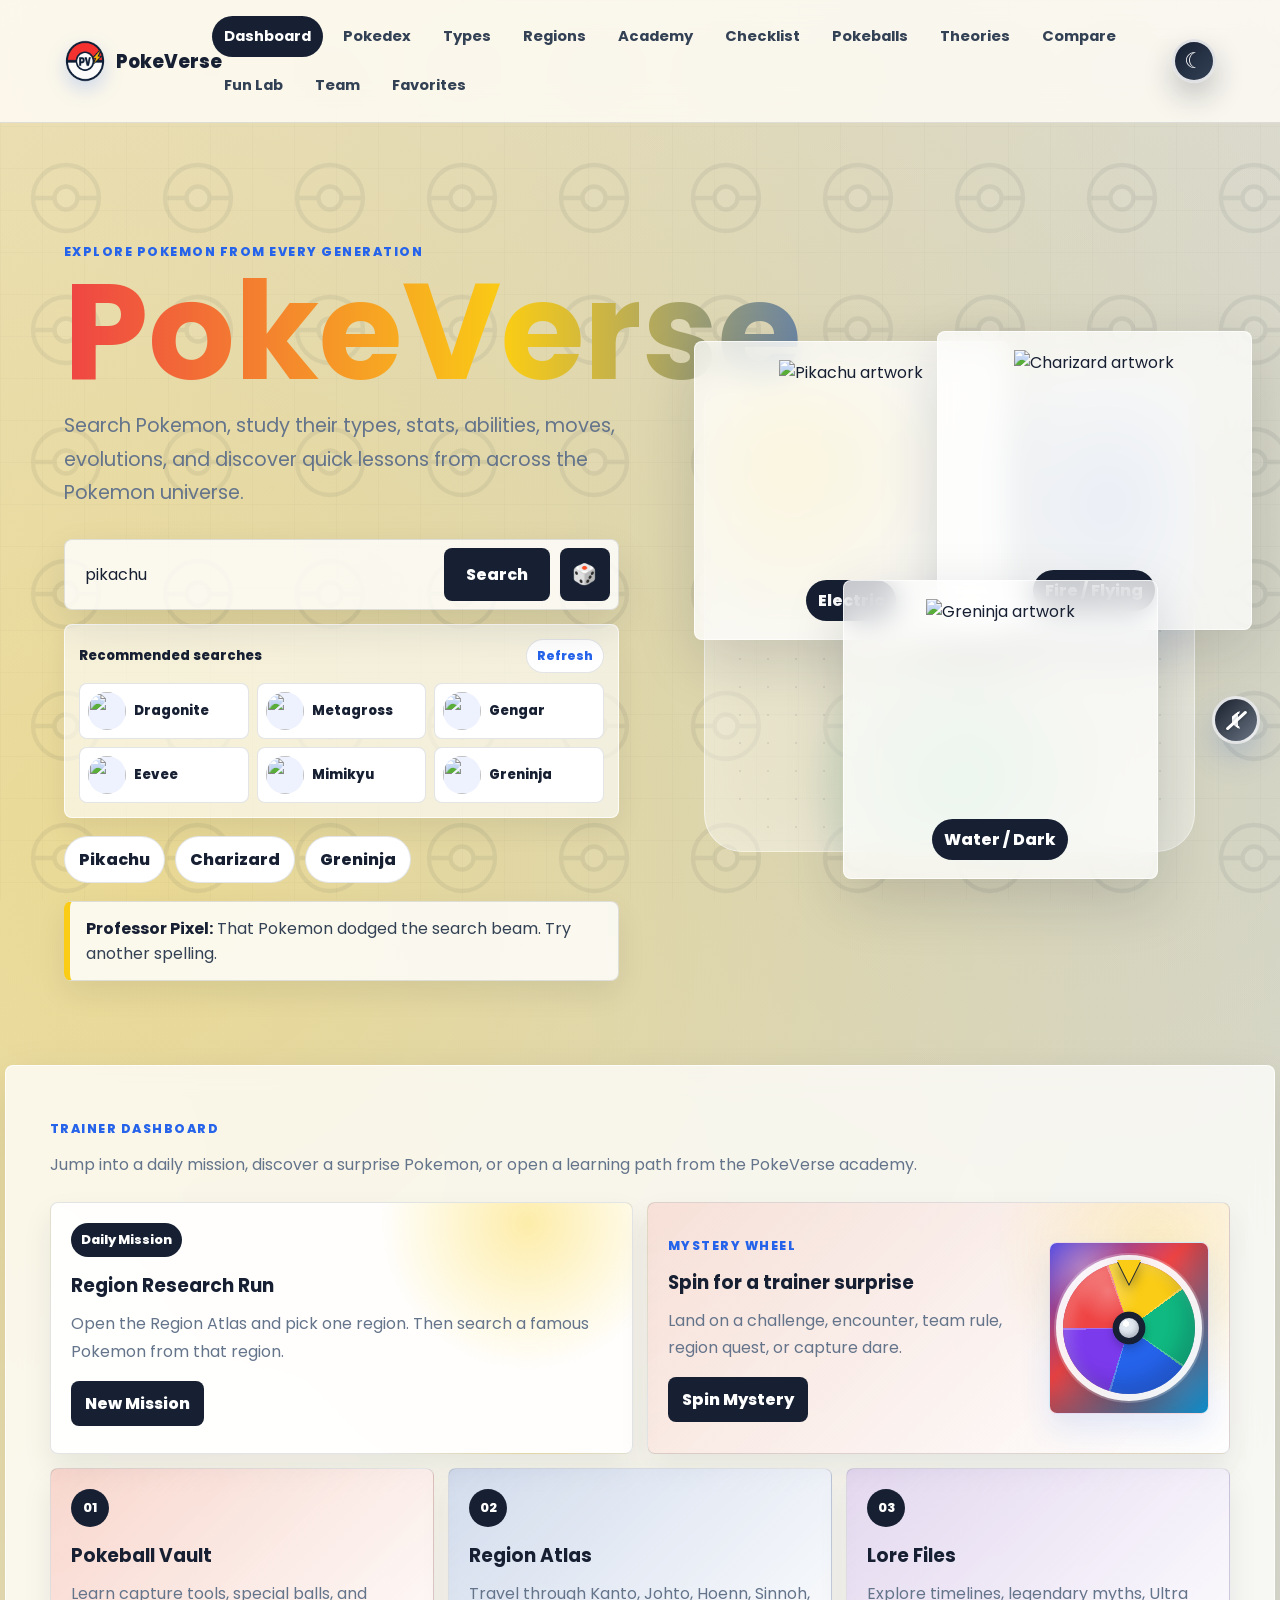
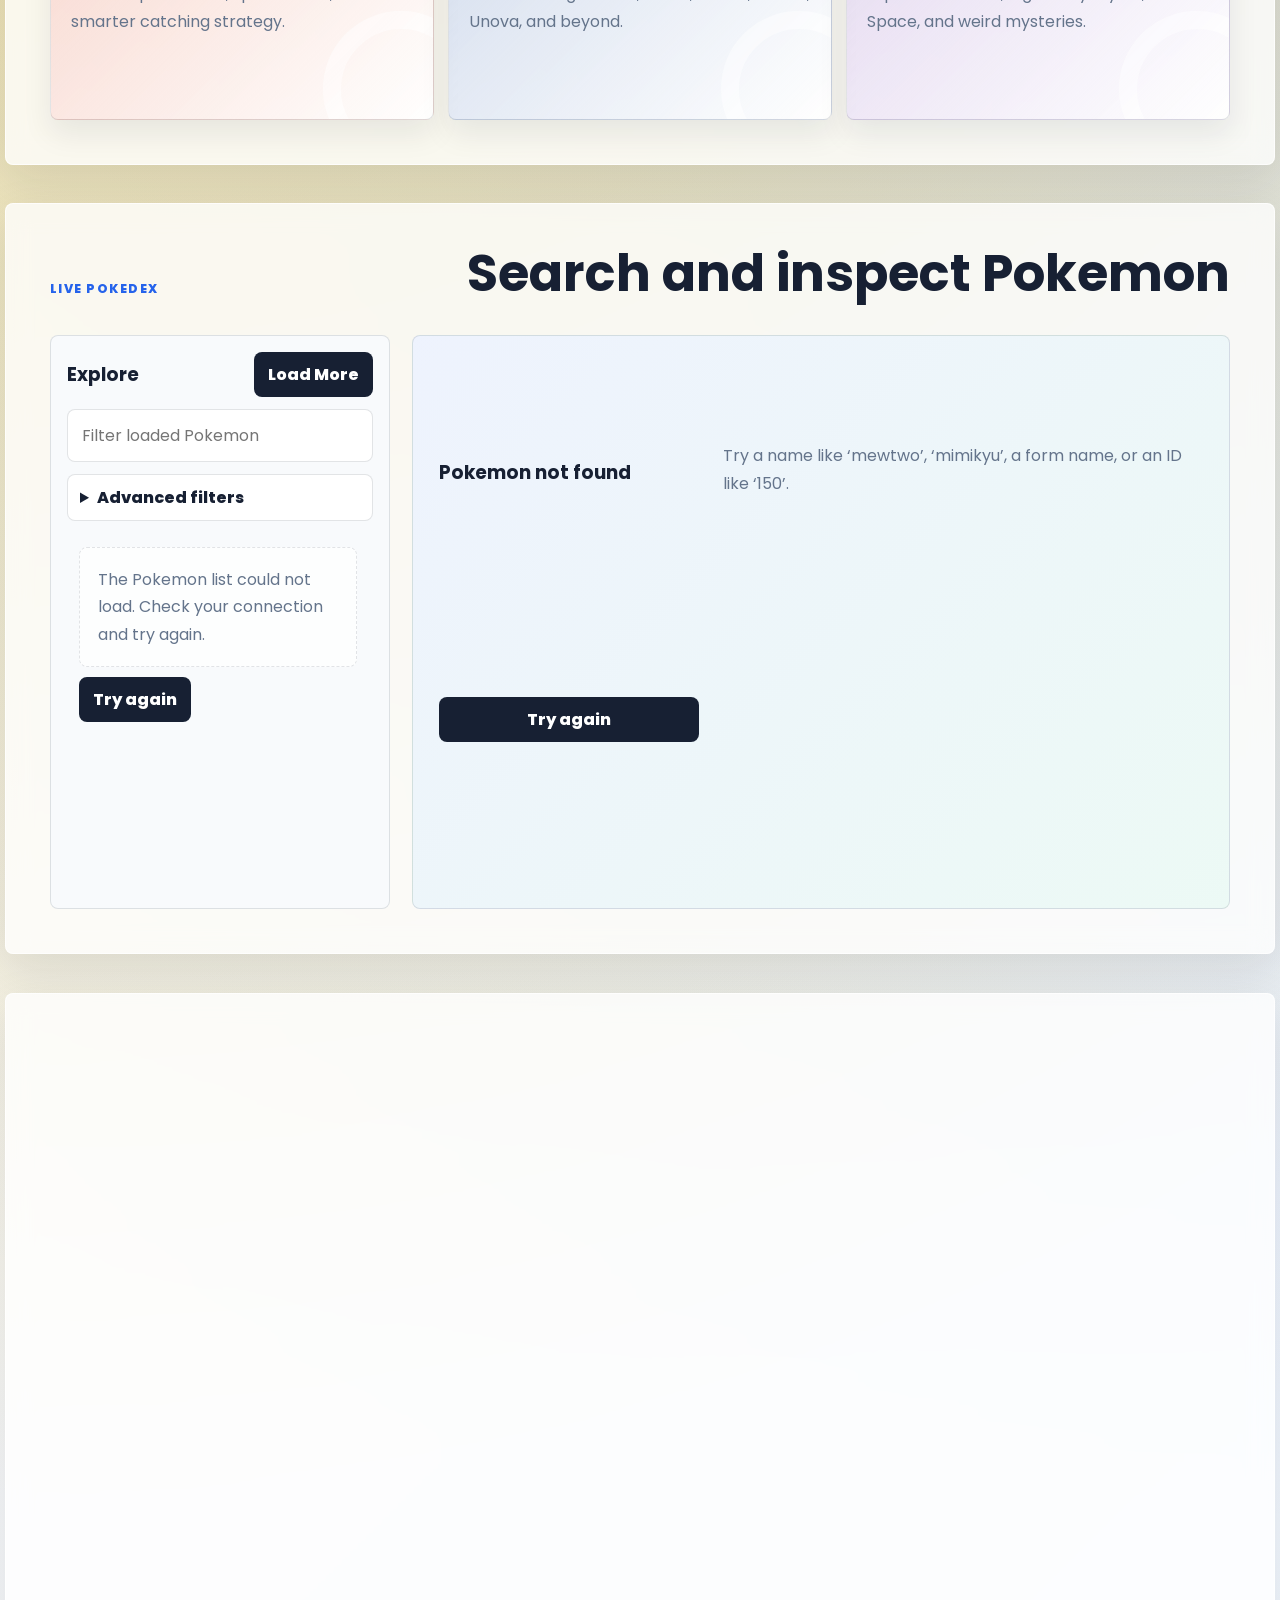
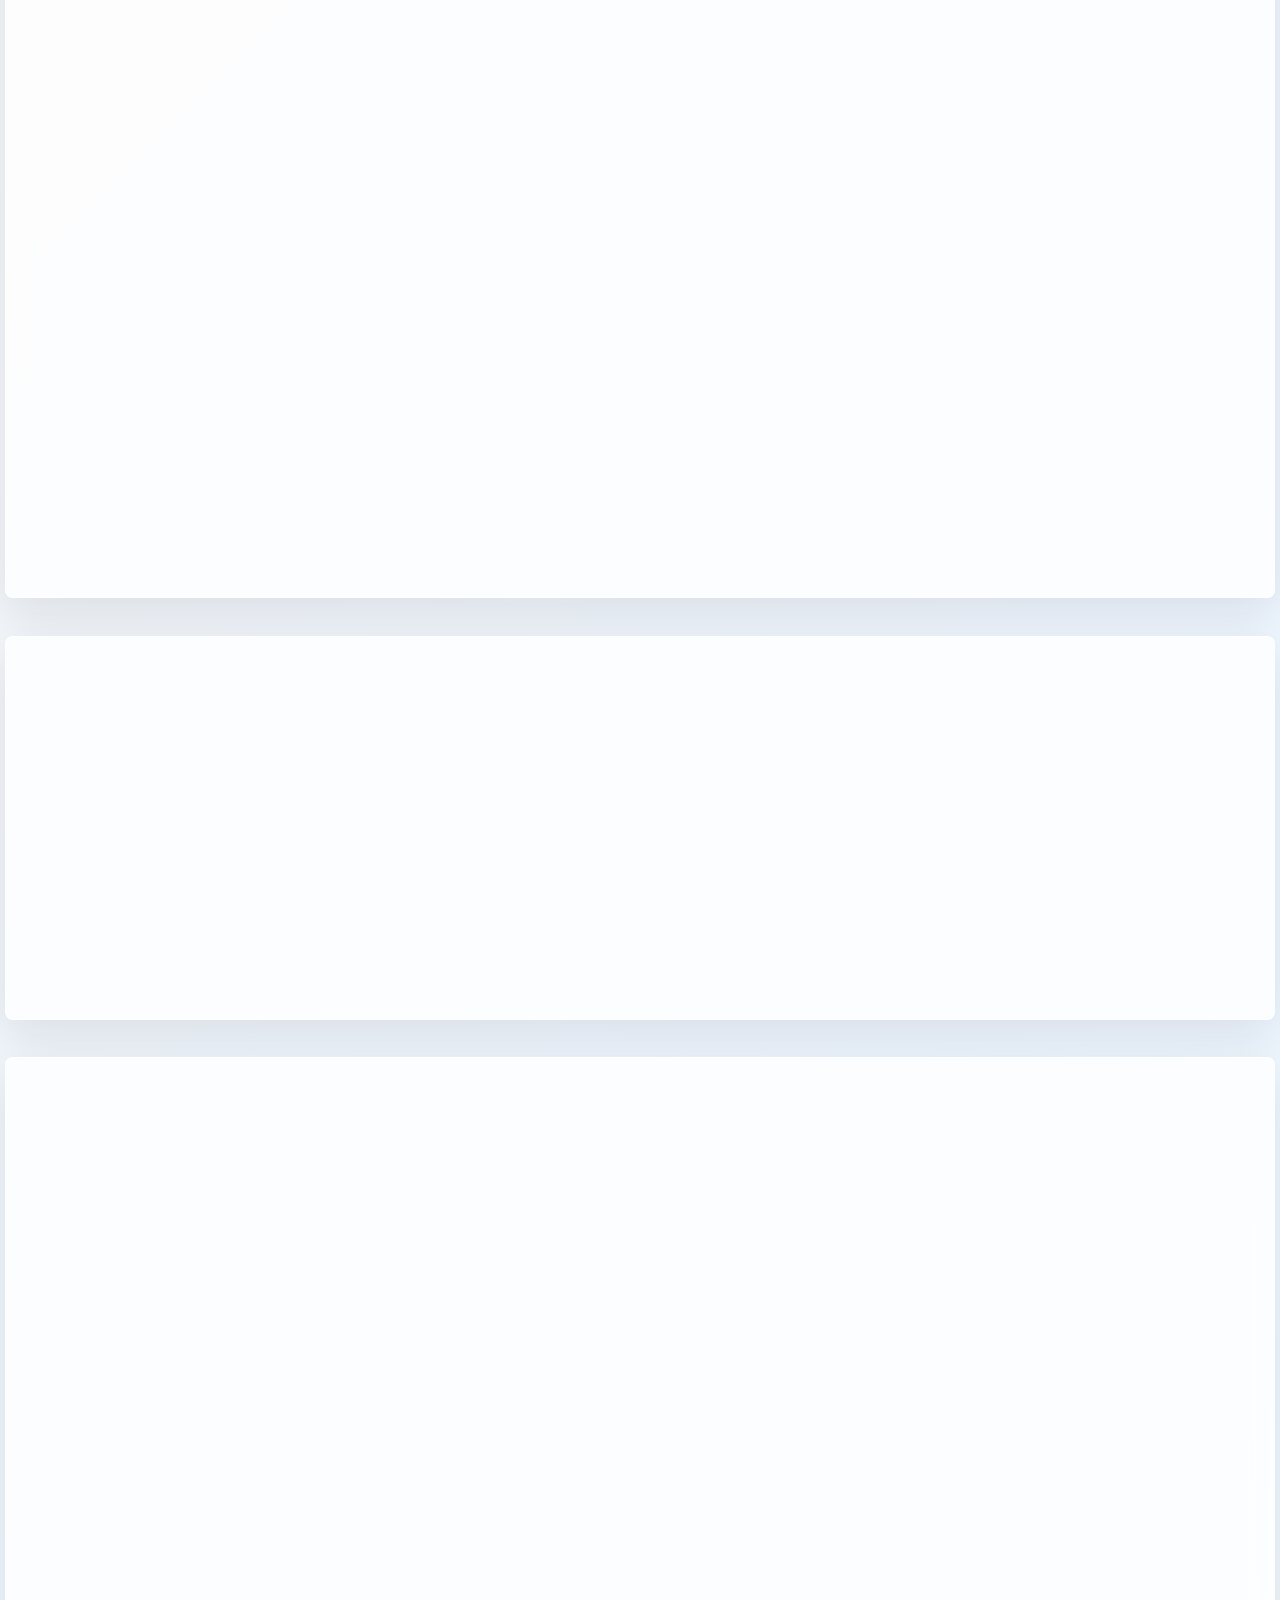
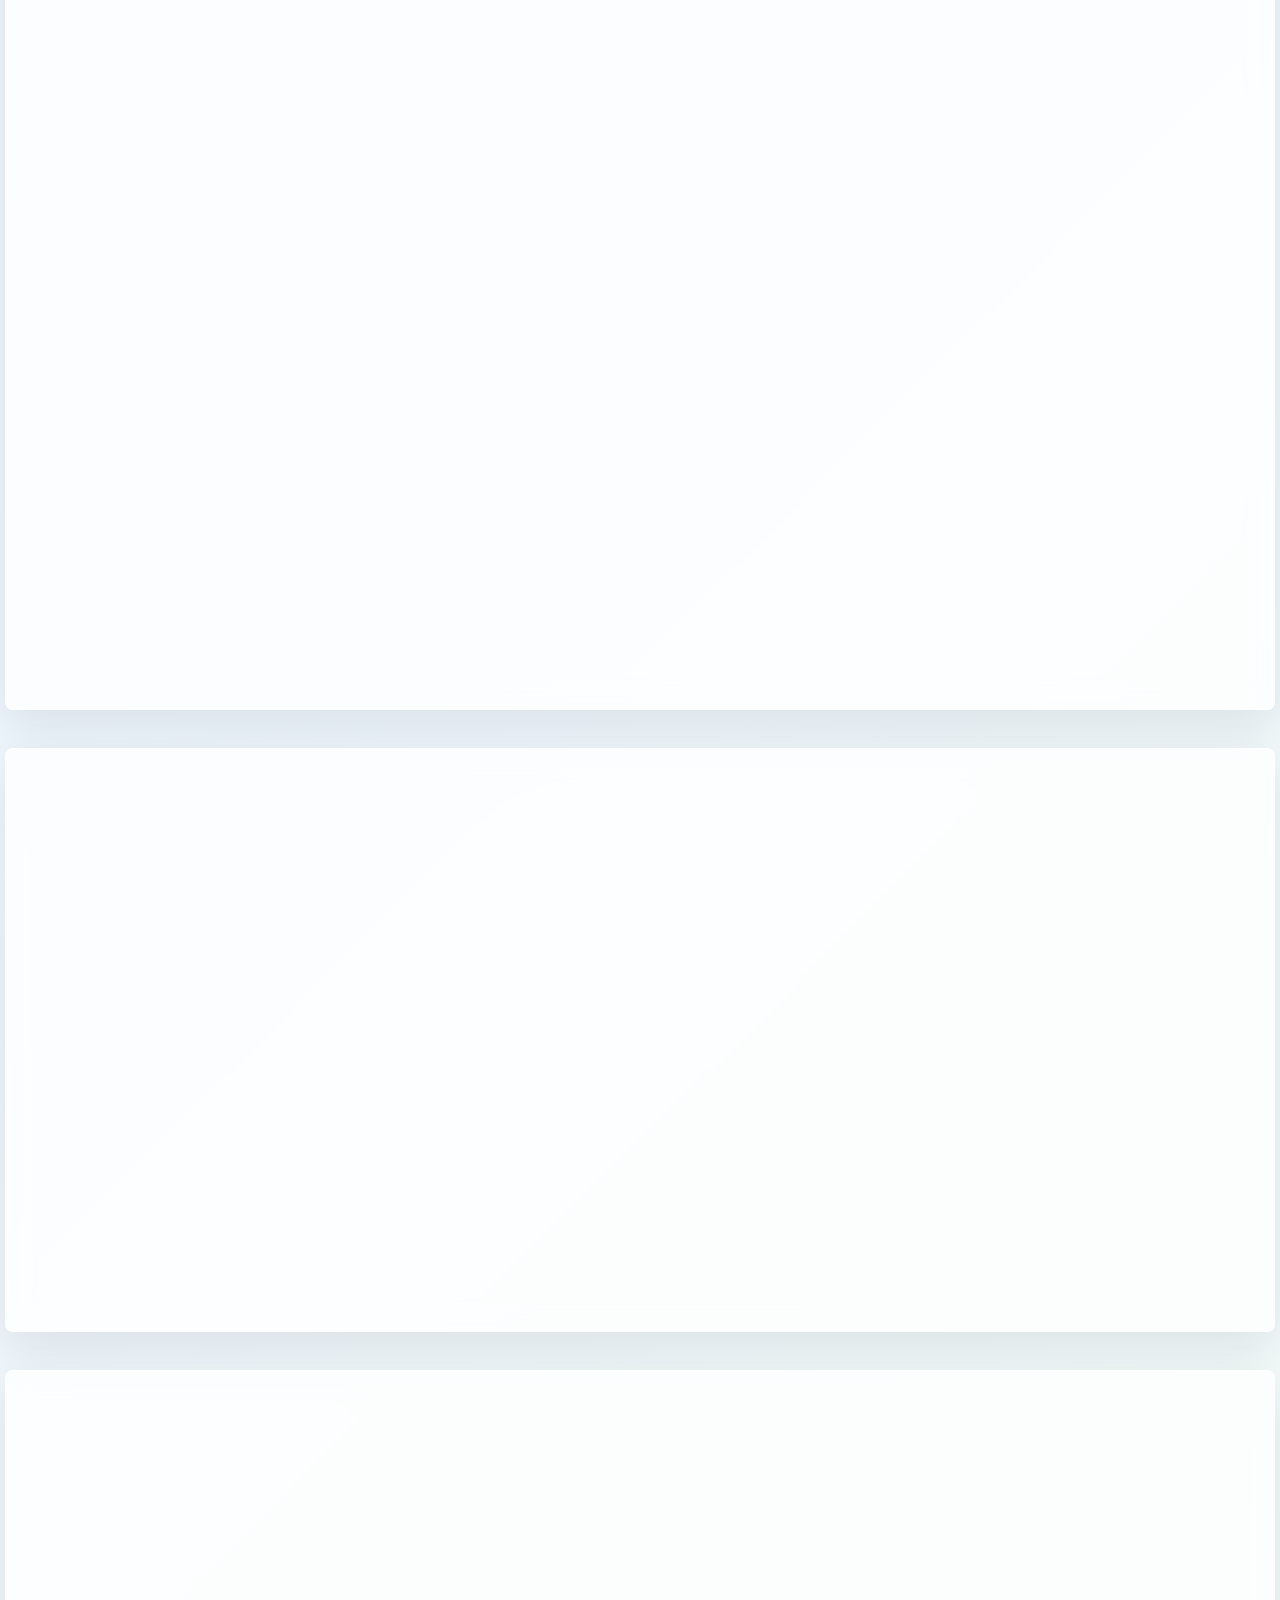
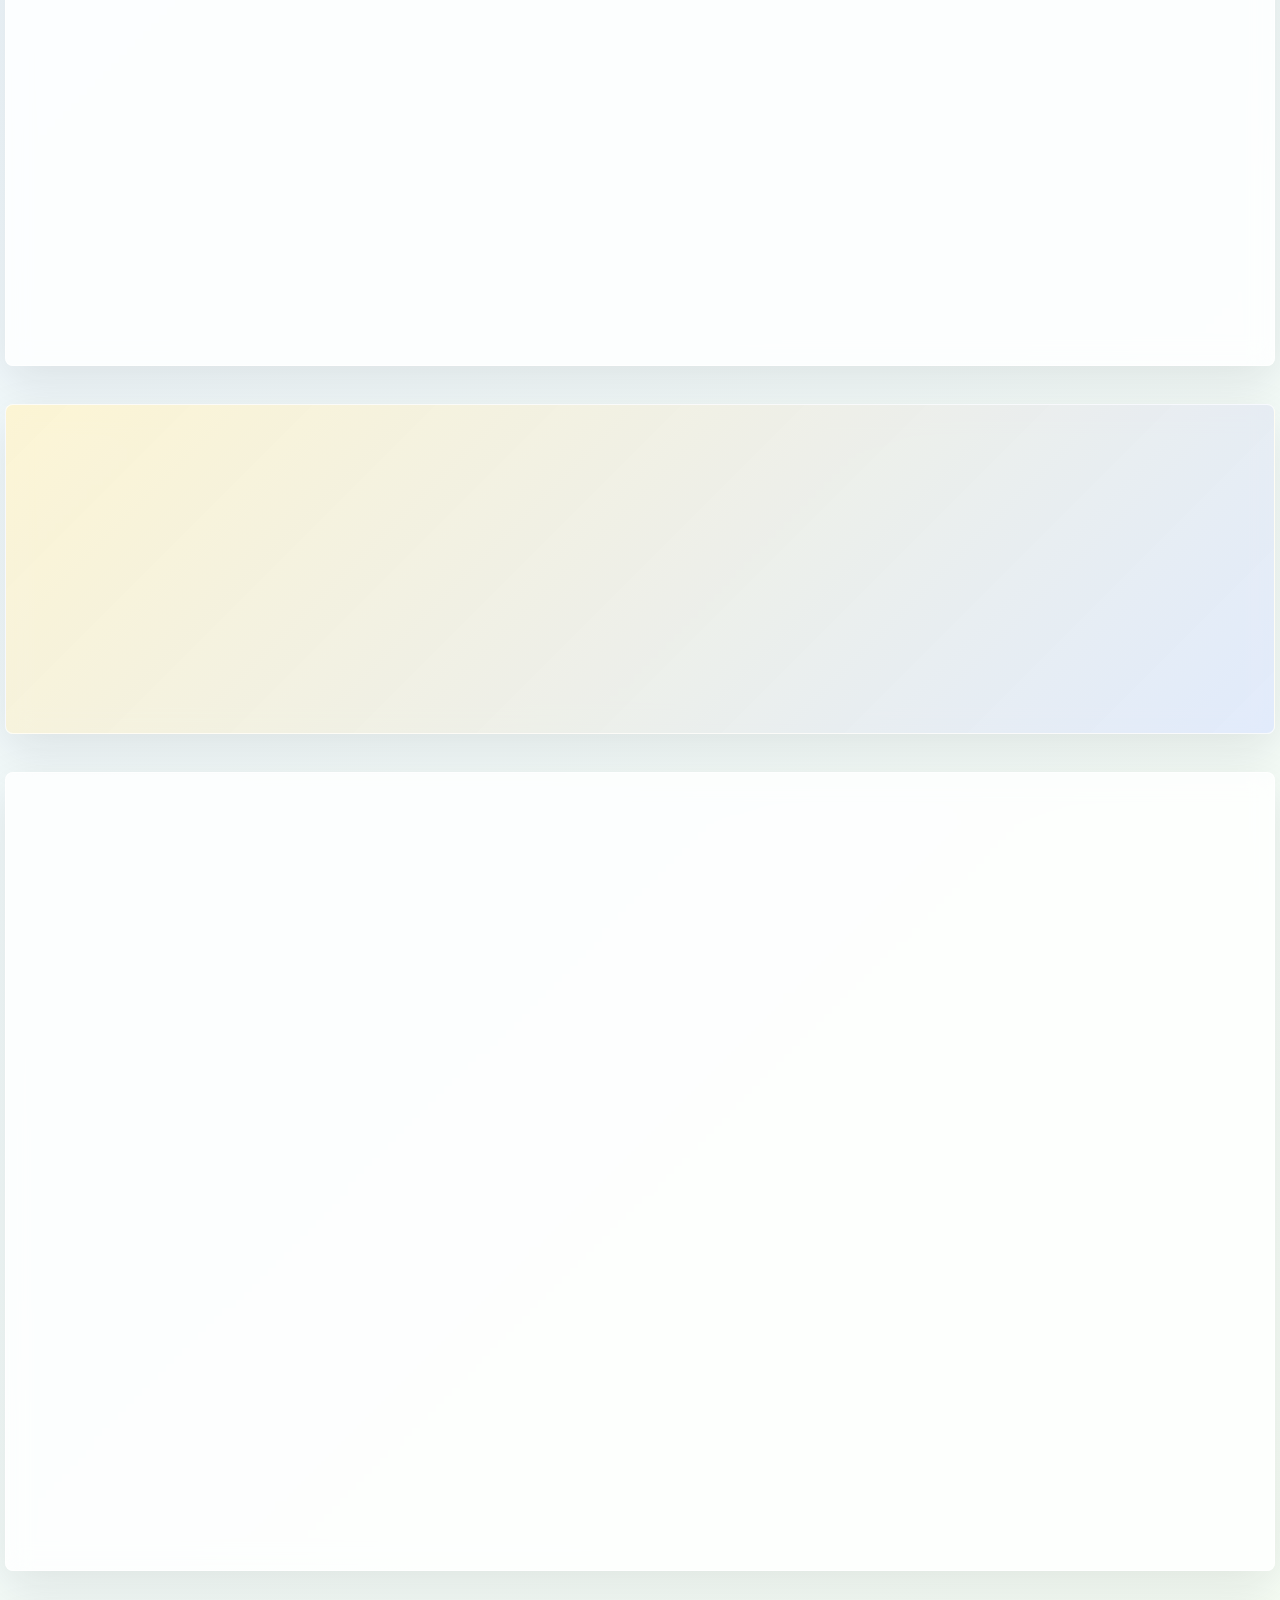
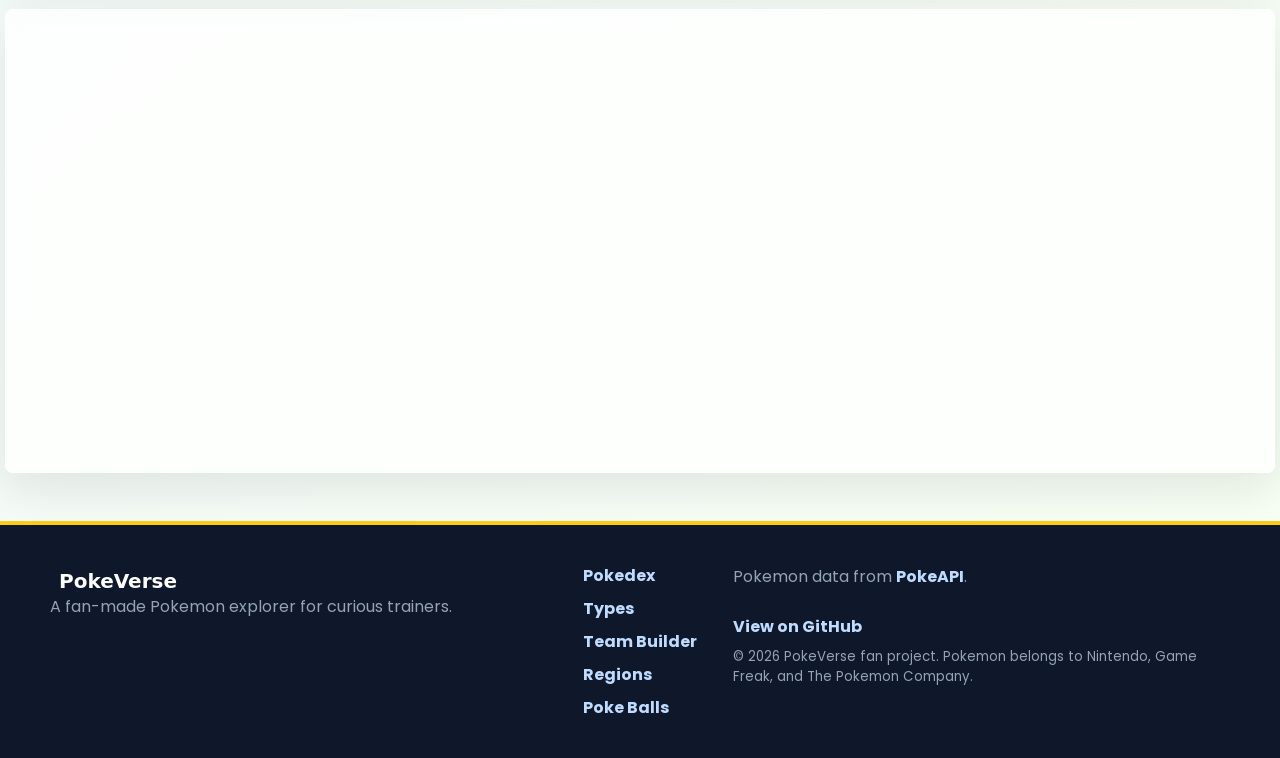
==== commit a9f822d0: "Add Pokemon-inspired PokeVerse branding" ====
--- a/html/index.html
+++ b/html/index.html
@@ -16,12 +16,13 @@
     })();
   </script>
   <title>PokeVerse</title>
+  <link rel="icon" type="image/png" href="../images/branding/pokeverse-logo.png">
   <link rel="stylesheet" href="../css/style.css">
 </head>
 <body>
   <header class="site-header">
     <a class="brand" href="#top" aria-label="PokeVerse home">
-      <span class="brand-mark">PV</span>
+      <img class="brand-mark" src="../images/branding/pokeverse-logo.png" alt="" width="42" height="42">
       <span>PokeVerse</span>
     </a>
 
--- a/css/style.css
+++ b/css/style.css
@@ -223,15 +223,11 @@
 }
 
 .brand-mark {
-  display: grid;
+  display: block;
   width: 42px;
   height: 42px;
-  place-items: center;
-  color: white;
-  background: linear-gradient(135deg, var(--red), var(--blue));
-  border: 3px solid white;
-  border-radius: 50%;
-  box-shadow: 0 8px 22px rgba(37, 99, 235, 0.24);
+  object-fit: contain;
+  filter: drop-shadow(0 8px 10px rgba(37, 99, 235, 0.22));
 }
 
 .site-nav {
@@ -963,8 +959,8 @@
 }
 
 .orbit-card-two {
-  top: 130px;
-  right: 0;
+  top: 0px;
+  right: -36px;
   animation: floatTwo 5.8s ease-in-out infinite;
 }
 
